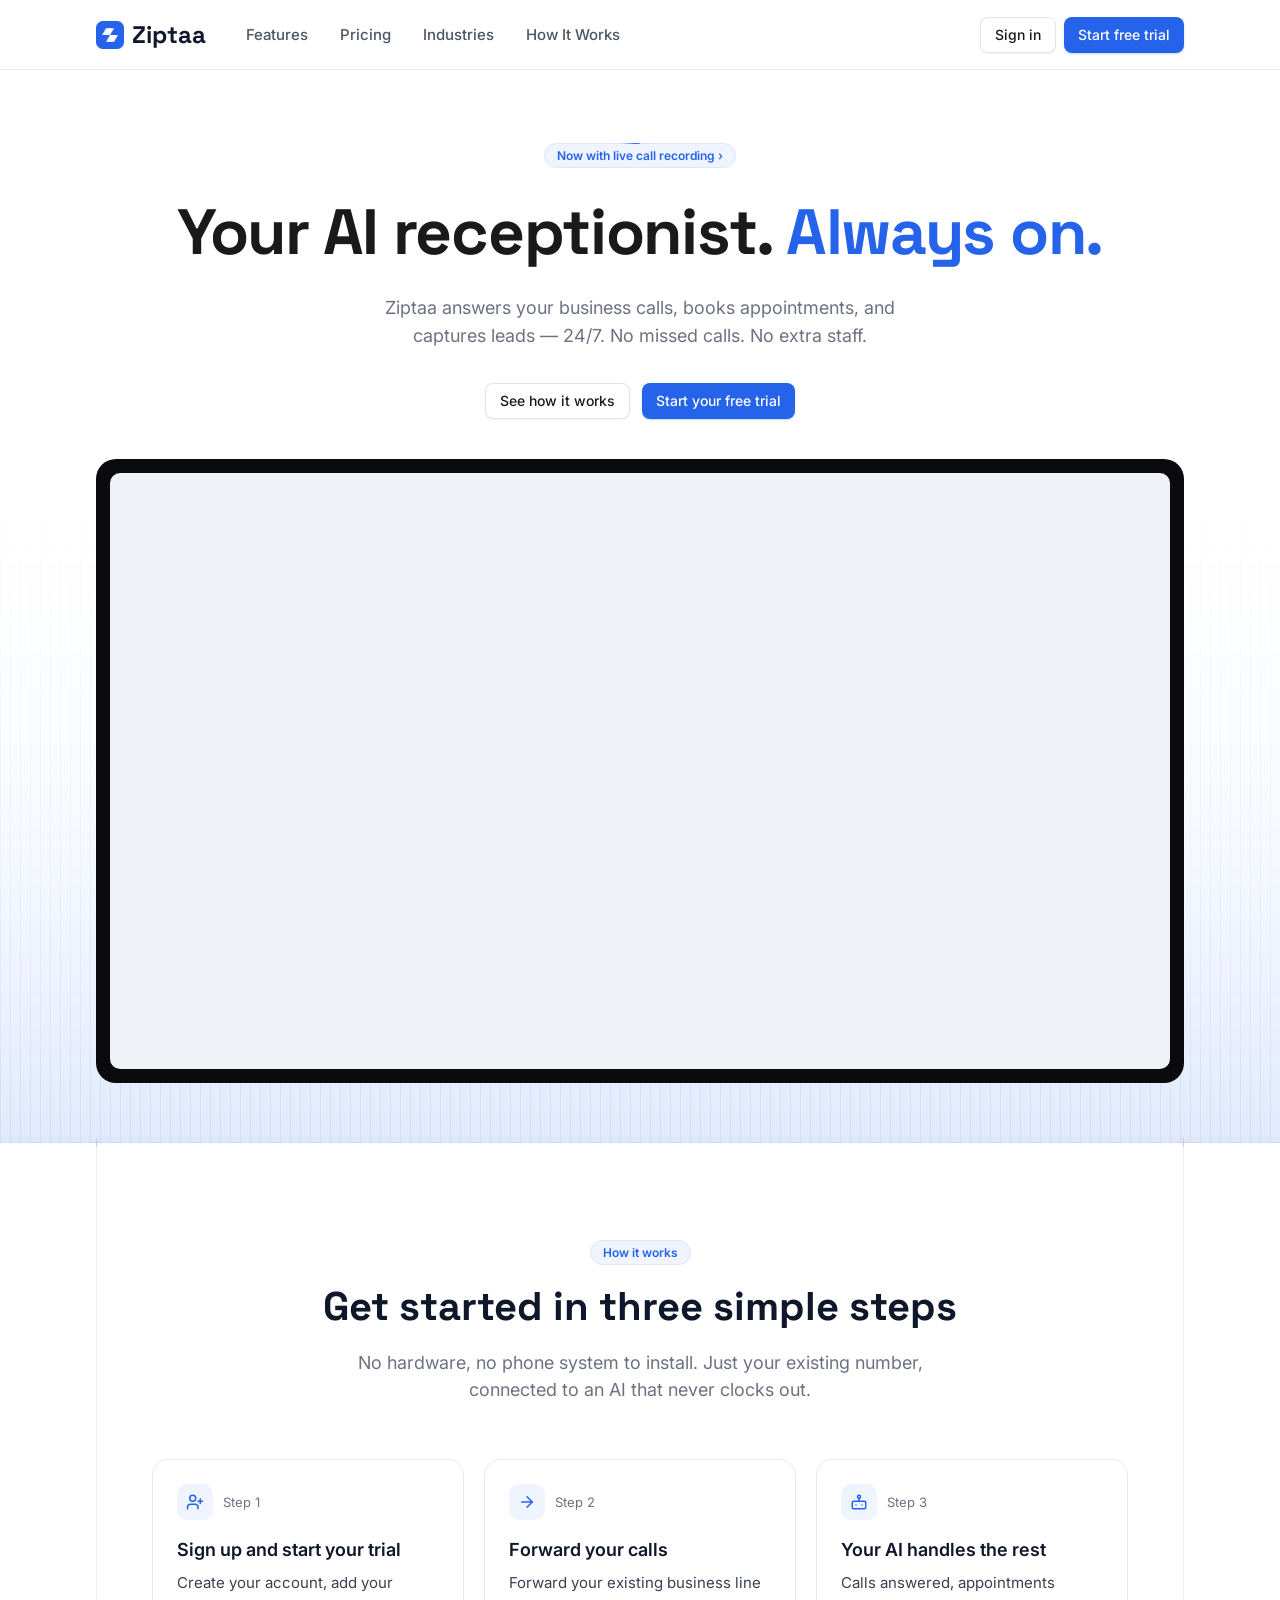
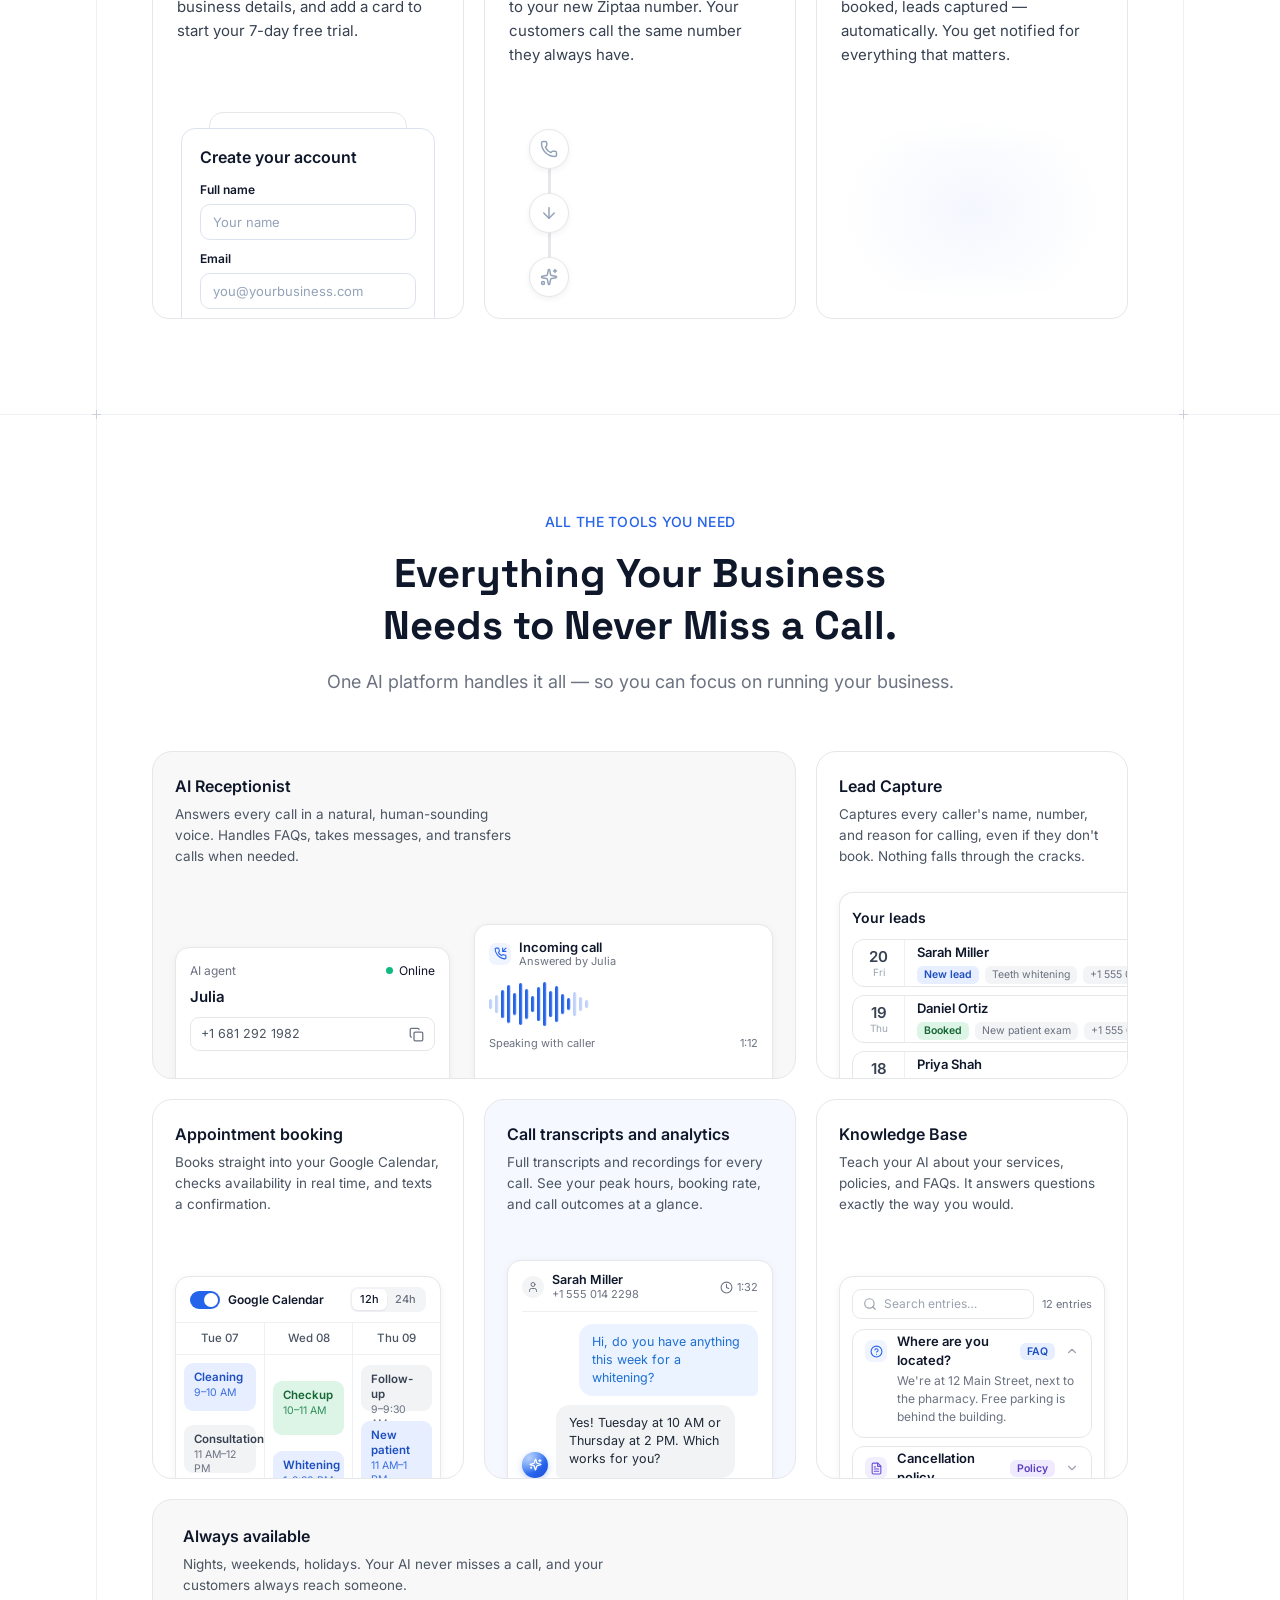
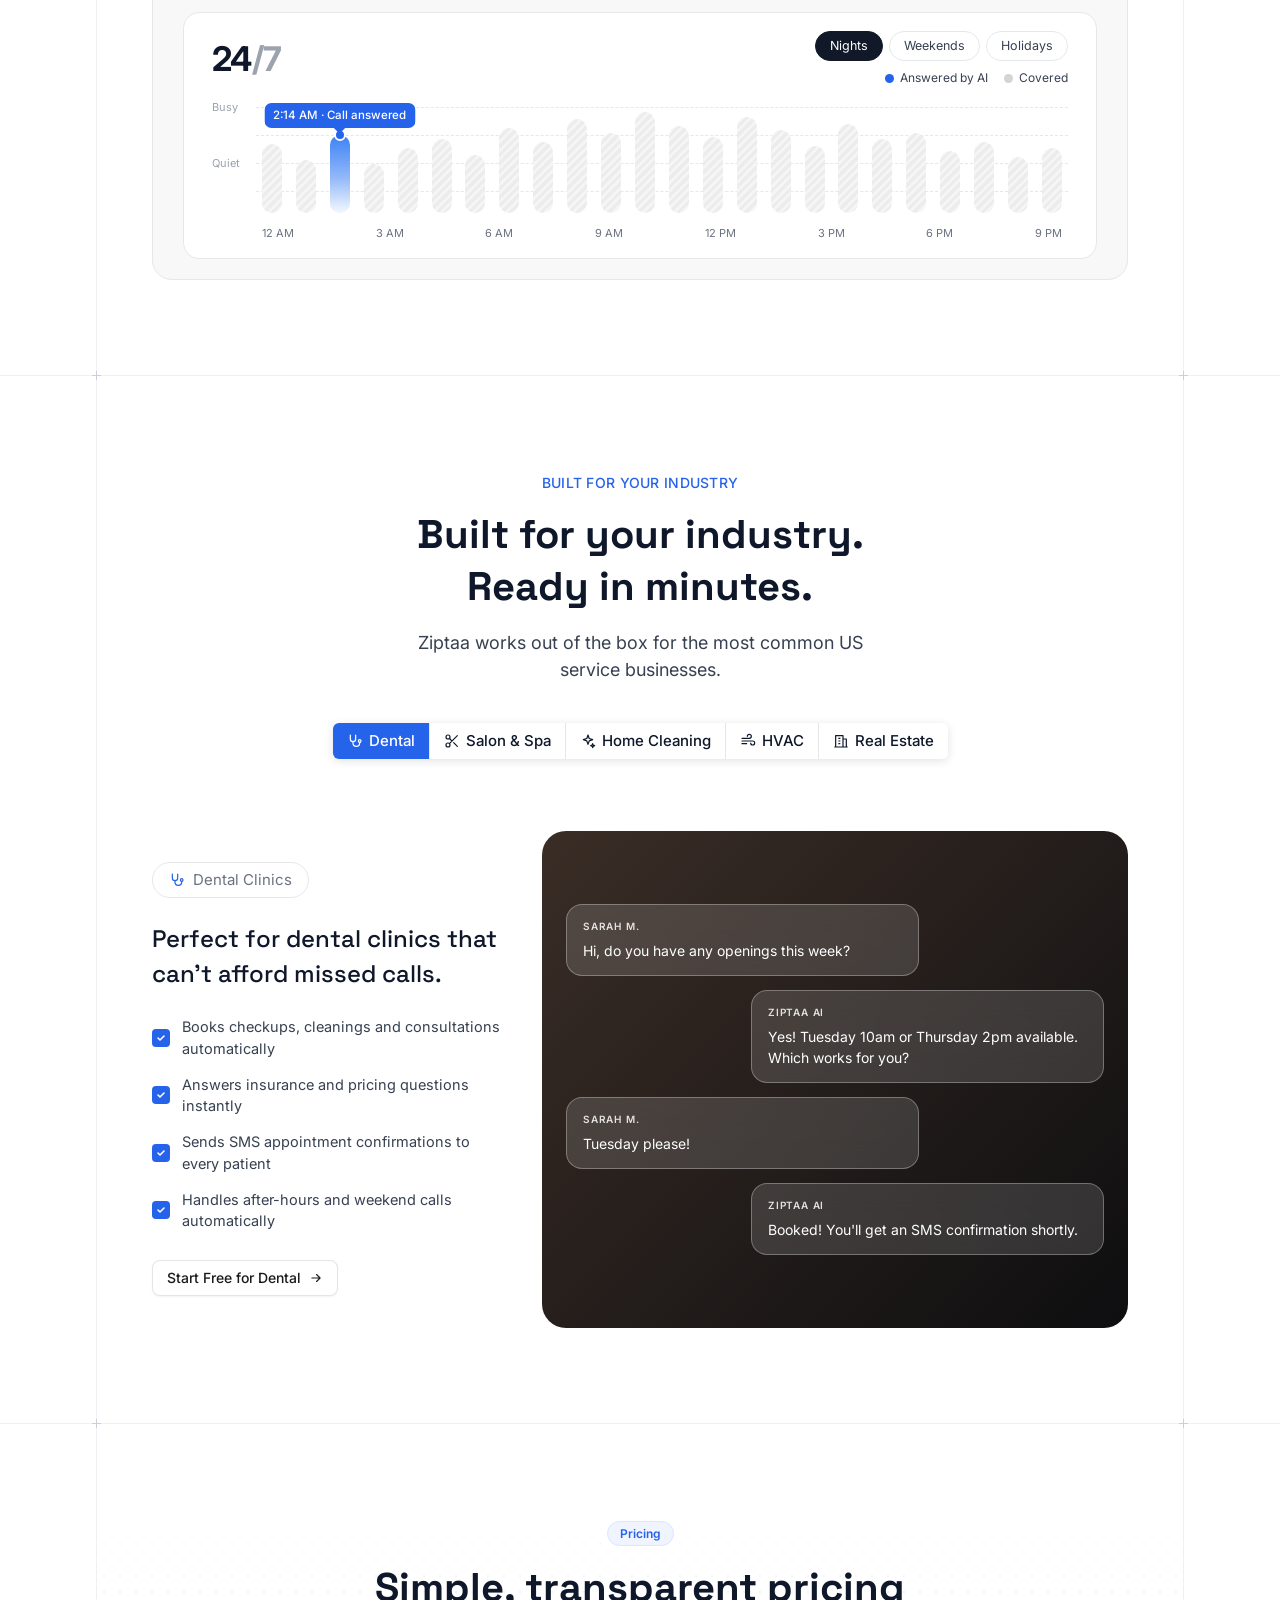
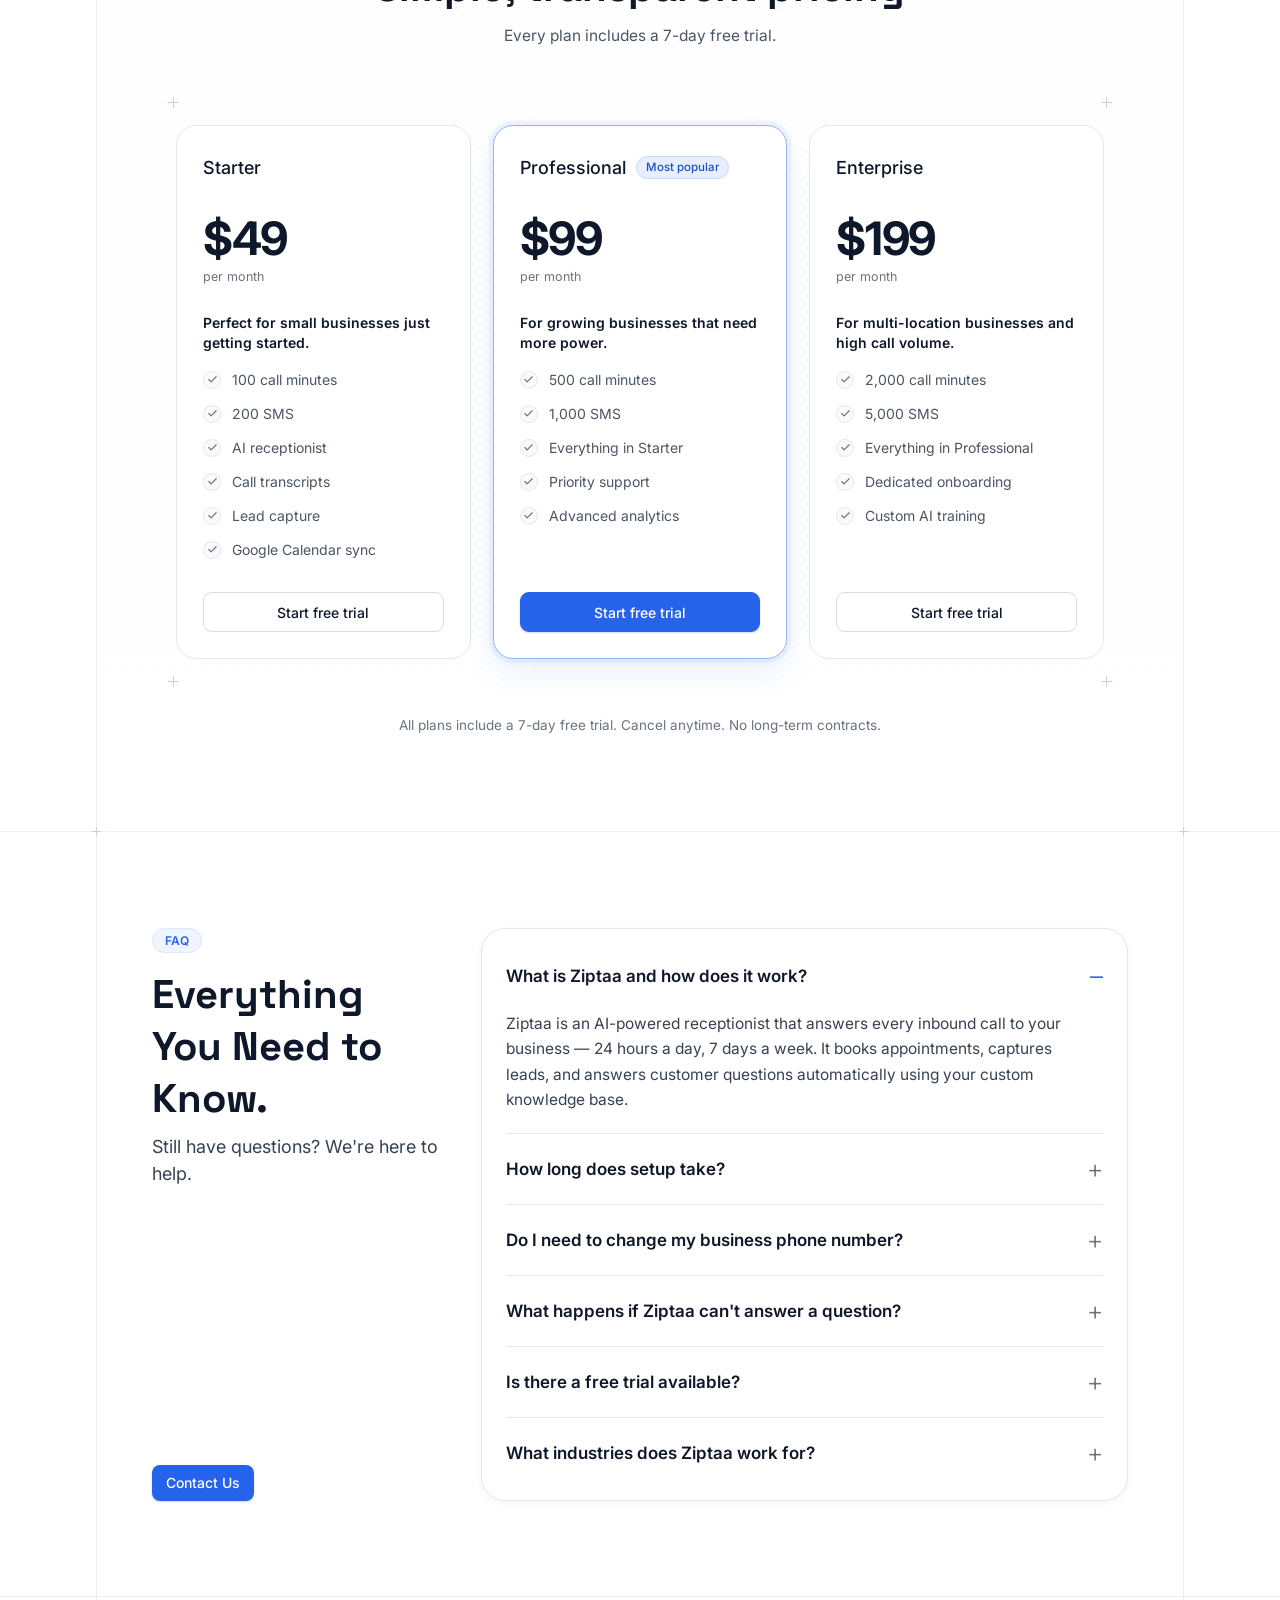
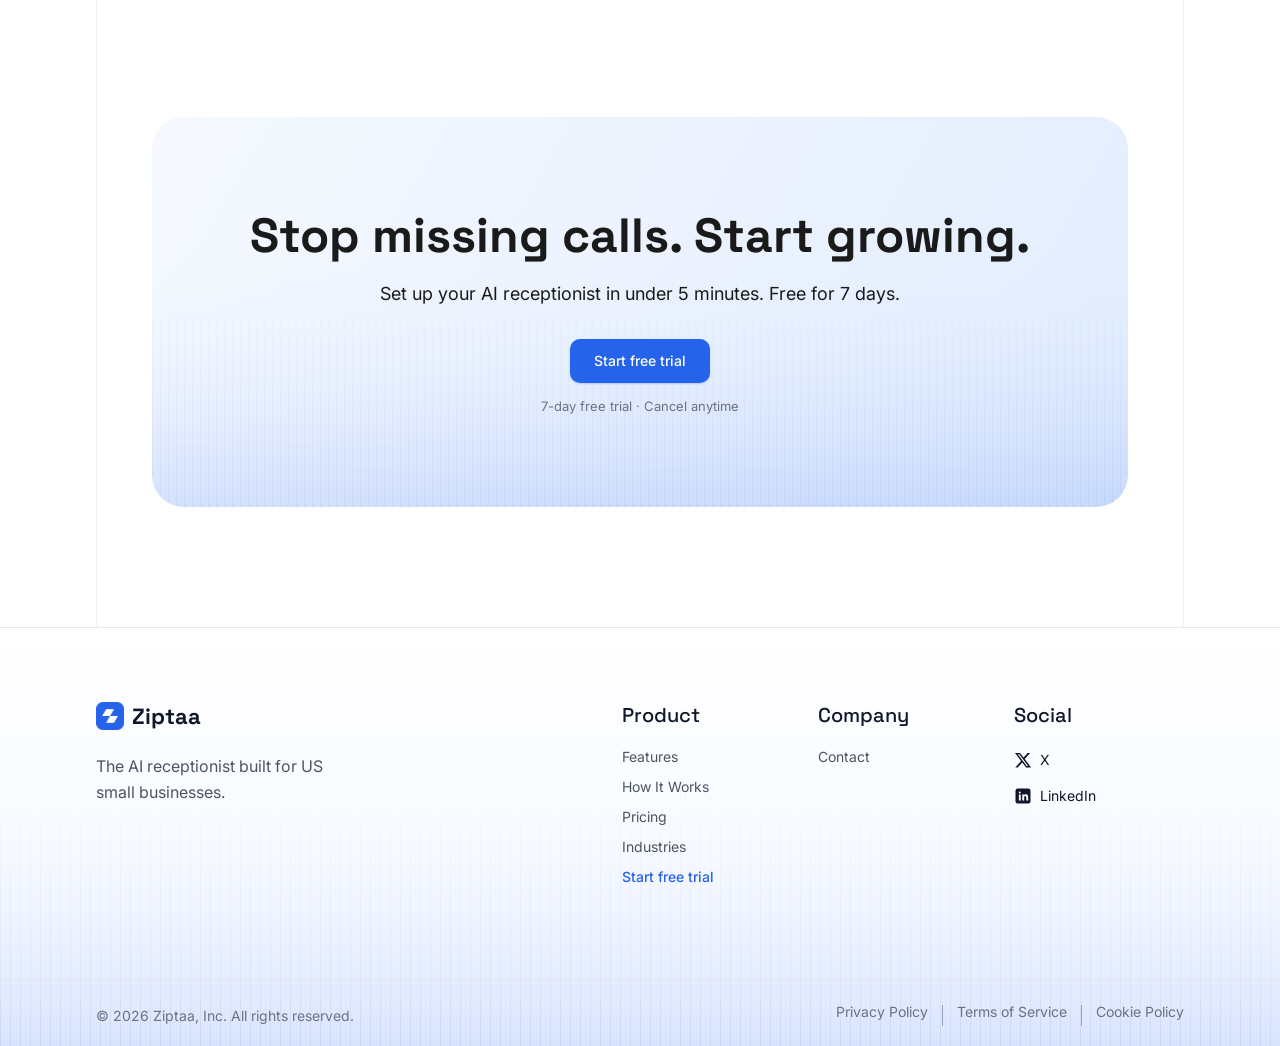
==== index1.html @ 8c7c4186 "WIP: index1 frame experiment and pattern test page" ====
<!DOCTYPE html>
<html lang="en">
<head>
<meta charset="UTF-8">
<meta name="viewport" content="width=device-width, initial-scale=1">
<title>Ziptaa — AI Receptionist for Small Businesses</title>
<meta name="description" content="Ziptaa answers your business calls, books appointments, and captures leads — 24/7.">
<link rel="preconnect" href="https://fonts.googleapis.com">
<link rel="preconnect" href="https://fonts.gstatic.com" crossorigin>
<link href="https://fonts.googleapis.com/css2?family=Inter:wght@400;500;600&family=Space+Grotesk:wght@500;600;700&display=swap" rel="stylesheet">
<style>
:root{
  --blue:#2563EB;--blue-dark:#1D4ED8;
  --ink:#0F172A;--body:#374151;--muted:#6B7280;--border:#E5E7EB;
  --card:#F8F8F8;--footer:#0E1729;
  --head:'Space Grotesk',system-ui,sans-serif;--text:'Inter',system-ui,sans-serif;
}
*{box-sizing:border-box;margin:0;padding:0}
html{scroll-behavior:smooth}
body{overflow-x:clip;font-family:var(--text);color:var(--body);background:#fff;line-height:1.5;-webkit-font-smoothing:antialiased}
img{display:block;max-width:100%}
a{color:inherit;text-decoration:none}
button{font-family:inherit;cursor:pointer}
.wrap{max-width:1120px;margin:0 auto;padding:0 16px}
h1,h2,h3{font-family:var(--head);color:var(--ink);font-weight:700}
.eyebrow{display:block;text-align:center;color:var(--blue);font-size:14px;font-weight:500;letter-spacing:.02em;text-transform:uppercase}
.sec-title{text-align:center;font-size:40px;line-height:1.3;margin-top:16px}
.sec-sub{text-align:center;font-size:18px;color:var(--muted);max-width:640px;margin:16px auto 0}
.btn,.signin{display:inline-flex;align-items:center;justify-content:center;gap:8px;height:36px;padding:0 14px;border-radius:8px;font-size:14px;font-weight:500;letter-spacing:0;line-height:1;white-space:nowrap;background:#fff;border:1px solid rgba(0,0,0,0.1);color:#1a1a1a;box-shadow:0 1px 2px rgba(0,0,0,0.05);transition:.15s}
.btn:hover,.signin:hover{background:#f9fafb}
.btn svg{width:14px;height:14px;flex:none}
.btn-primary{background:#2563EB;color:#fff;border:none;box-shadow:0 1px 2px rgba(37,99,235,0.25)}
.btn-primary:hover{background:#1D4ED8}


/* Shared rising pattern: blue glow + vertical stripes fading out toward the top */
.bg-pattern{position:relative;overflow:hidden}
.bg-pattern::before{content:"";position:absolute;inset:0;pointer-events:none;z-index:0;
  background:
    linear-gradient(to top,rgba(37,99,235,.14) 0%,rgba(37,99,235,0) 60%),
    repeating-linear-gradient(90deg,rgba(37,99,235,.08) 0 1px,transparent 1px 8px);
  -webkit-mask-image:linear-gradient(to top,black 0%,transparent 65%);
  mask-image:linear-gradient(to top,black 0%,transparent 65%)}
.bg-pattern>*{position:relative;z-index:1}
.ph{background:#eef1f6;object-fit:cover}

/* NAV */
nav{position:sticky;top:0;z-index:100;background:#fff;border-bottom:1px solid rgba(0,0,0,0.08);height:70px;padding:0}
nav .wrap{display:flex;align-items:center;height:70px}
.brand{display:flex;align-items:center;gap:8px;font-family:var(--head);font-weight:700;font-size:24px;color:var(--ink)}
.logo{width:36px;height:36px;border-radius:8px;background:var(--blue);display:grid;place-items:center}
.logo svg{width:20px;height:20px}
.brand{justify-self:start}
.nav-links{display:flex;gap:32px;margin-left:40px;font-size:15px;font-weight:500;color:#4B5563}
.nav-links a:hover{color:var(--blue)}
.nav-right{margin-left:auto;display:flex;align-items:center;gap:8px}

/* HERO V2 left-aligned */
.hero2{width:100%;background:transparent;padding:72px 0 60px;position:relative;z-index:1}
.hero2-inner{max-width:1120px;margin:0 auto;padding:0 16px;text-align:center}
.hero-pill{position:relative;display:inline-block;font:600 12px var(--text);color:#2563EB;background:#EFF4FF;border:1px solid #DBE6FF;border-radius:999px;padding:4px 12px;box-shadow:none;margin-bottom:28px}
@property --angle{syntax:'<angle>';initial-value:0deg;inherits:false}
@keyframes spin{to{--angle:360deg}}
.hero-pill::before{content:"";position:absolute;inset:-1px;border-radius:999px;padding:1px;pointer-events:none;
  background:conic-gradient(from var(--angle),transparent 0deg,transparent 300deg,#2563EB 340deg,#60A5FA 360deg);
  -webkit-mask:linear-gradient(#fff 0 0) content-box,linear-gradient(#fff 0 0);
  -webkit-mask-composite:xor;
  mask:linear-gradient(#fff 0 0) content-box,linear-gradient(#fff 0 0);
  mask-composite:exclude;
  filter:drop-shadow(0 0 6px rgba(37,99,235,0.5));
  animation:spin 3s linear infinite}
@media(prefers-reduced-motion:reduce){.hero-pill::before{animation:none}}
.hero2 h1{font-family:'Space Grotesk',system-ui,sans-serif;font-size:64px;font-weight:700;line-height:1.15;color:#1a1a1a;letter-spacing:-.02em}
.hero2 h1 span{color:#2563EB}
.hero2 p{font-size:18px;line-height:1.6;color:#6b7280;margin:24px auto 0;max-width:520px}
.hero2 .cta{display:flex;justify-content:center;gap:12px;margin-top:32px}
.hero2-frame{margin-top:40px;width:100%;background:#0b0b0d;border-radius:20px;padding:14px}
.hero2-frame img{width:100%;aspect-ratio:16/9;border-radius:10px;object-fit:cover}

.pat-rise{--pat-a:.14;--pat-b:.09;--pat-gap:10px;position:relative;overflow:hidden}
.pat-rise::before{content:"";position:absolute;inset:0;pointer-events:none;z-index:0;
  background:
    linear-gradient(to top,rgba(37,99,235,var(--pat-a)) 0%,rgba(37,99,235,0) 60%),
    repeating-linear-gradient(90deg,rgba(37,99,235,var(--pat-b)) 0 1px,transparent 1px var(--pat-gap));
  -webkit-mask-image:linear-gradient(to top,black 0%,transparent 65%);
  mask-image:linear-gradient(to top,black 0%,transparent 65%)}
.pat-rise>*{position:relative;z-index:1}
@media(max-width:700px){.pat-rise{--pat-gap:8px;--pat-b:.045}}

/* HERO V1 */
.hero{text-align:center;padding-top:64px}
.hero h1{font-size:64px;line-height:1.2;letter-spacing:-.01em}
.hero h1 span{color:var(--blue);display:block}
.hero p{font-size:18px;color:var(--muted);margin-top:24px;line-height:1.6}
.hero .cta{display:flex;justify-content:center;gap:16px;margin-top:32px}
.device{position:relative;max-width:1076px;margin:56px auto 0;height:730px;overflow:hidden}
.device-frame{border:16px solid #0b0b0d;border-bottom:0;border-radius:44px 44px 0 0;background:#fff;overflow:hidden;height:100%}
.device img{width:100%;height:100%;object-fit:cover;object-position:top}
.device::after{content:"";position:absolute;left:0;right:0;bottom:0;height:140px;background:linear-gradient(to bottom,rgba(255,255,255,0),#fff)}

/* HOW */
.how{background:#fff;padding-top:120px}
.how-head{text-align:center}
.how-pill{display:inline-block;font:600 12px var(--text);color:#2563EB;background:#EFF4FF;border:1px solid #DBE6FF;border-radius:999px;padding:4px 12px;box-shadow:none}
.steps{display:grid;grid-template-columns:repeat(3,1fr);gap:20px;margin-top:56px}
.step{background:#fff;border:1px solid var(--border);border-radius:16px;padding:24px 24px 0;height:460px;overflow:hidden;display:flex;flex-direction:column;transition:border-color .2s}
.step:hover{border-color:#cfd8ea}
.step-top{display:flex;align-items:center;gap:10px;margin-bottom:16px}
.step-ic{width:36px;height:36px;border-radius:10px;background:#EFF4FF;display:grid;place-items:center}
.step-ic svg{width:18px;height:18px;color:var(--blue)}
.step-top span{font-size:13px;color:var(--muted)}
.step h3{font-family:var(--text);font-size:18px;font-weight:600;color:var(--ink)}
.step p{font-size:15px;line-height:24px;color:var(--body);margin:8px 0 20px}
.stage{margin-top:auto;height:214px;width:100%;padding:16px 0;background:transparent;border:0;display:flex;flex-direction:column;flex:none}
.stage svg{flex:none}
/* step 1 */
.stage.sp-stage{position:relative;display:block;height:214px;width:auto;margin:auto -8px 0;padding:0;background:transparent;border:0;overflow:hidden}
.sp-back{position:absolute;left:40px;right:40px;top:8px;height:60px;background:#fff;border:1px solid var(--border);border-radius:14px}
.sp-front{position:absolute;left:12px;right:12px;top:24px;bottom:-60px;background:#fff;border:1px solid #DDE3EE;border-radius:14px;padding:16px 18px}
.sp-form{animation:sp-dim 10s infinite}
.sp-title{font-size:16px;font-weight:600;color:var(--ink);margin-bottom:12px}
.sp-fld label{display:block;font-size:12px;font-weight:600;color:var(--ink);margin-bottom:5px}
.sp-inp{position:relative;display:flex;align-items:center;height:36px;padding:0 12px;background:#fff;border:1px solid #DDE3EE;border-radius:10px;font-size:13px;color:var(--ink);margin-bottom:10px}
.sp-ph{position:absolute;left:12px;color:#94A3B8;white-space:nowrap}
.sp-typed{display:inline-block;overflow:hidden;white-space:nowrap;width:0}
.sp-caret{display:inline-block;width:1px;height:15px;background:var(--blue);visibility:hidden}
.sp-i1{animation:sp-ring1 10s infinite}
.sp-i1 .sp-typed{animation:sp-type1 10s infinite}
.sp-i1 .sp-ph{animation:sp-ph1 10s infinite}
.sp-i1 .sp-caret{animation:sp-blink 1s steps(1) infinite,sp-show1 10s infinite}
.sp-i2{animation:sp-ring2 10s infinite}
.sp-i2 .sp-typed{animation:sp-type2 10s infinite}
.sp-i2 .sp-ph{animation:sp-ph2 10s infinite}
.sp-i2 .sp-caret{animation:sp-blink 1s steps(1) infinite,sp-show2 10s infinite}
.sp-i3{animation:sp-ring3 10s infinite}
.sp-i3 .sp-typed{animation:sp-type3 10s infinite}
.sp-i3 .sp-ph{animation:sp-ph3 10s infinite}
.sp-i3 .sp-caret{animation:sp-blink 1s steps(1) infinite,sp-show3 10s infinite}
.sp-msg{position:absolute;left:calc(50% - 120px);top:110px;z-index:2;display:flex;align-items:center;gap:10px;width:240px;height:44px;padding:0 16px 0 10px;background:#fff;border:1px solid #BBF7D0;border-radius:99px;box-shadow:0 8px 22px rgba(16,185,129,.18);opacity:0;animation:sp-msg 10s infinite}
.sp-msg-ic{flex:none;width:26px;height:26px;border-radius:50%;background:#10B981;display:grid;place-items:center}
.sp-msg-ic svg{width:16px;height:16px}
.sp-msg-ic polyline,.sp-msg-ic path{stroke-dasharray:24;stroke-dashoffset:24;animation:sp-check 10s infinite}
.sp-msg span{font-size:14px;font-weight:600;color:var(--ink);white-space:nowrap}
@keyframes sp-ring1{0%,4.9%{border-color:#DDE3EE;box-shadow:none}5%,15%{border-color:var(--blue);box-shadow:0 0 0 3px rgba(37,99,235,.14)}15.1%,100%{border-color:#DDE3EE;box-shadow:none}}
@keyframes sp-ring2{0%,18.9%{border-color:#DDE3EE;box-shadow:none}19%,33%{border-color:var(--blue);box-shadow:0 0 0 3px rgba(37,99,235,.14)}33.1%,100%{border-color:#DDE3EE;box-shadow:none}}
@keyframes sp-ring3{0%,36.9%{border-color:#DDE3EE;box-shadow:none}37%,46%{border-color:var(--blue);box-shadow:0 0 0 3px rgba(37,99,235,.14)}46.1%,100%{border-color:#DDE3EE;box-shadow:none}}
@keyframes sp-type1{0%,6%{width:0;animation-timing-function:steps(12,end)}15%,96%{width:84px}100%{width:0}}
@keyframes sp-type2{0%,20%{width:0;animation-timing-function:steps(21,end)}32%,96%{width:150px}100%{width:0}}
@keyframes sp-type3{0%,38%{width:0;animation-timing-function:steps(8,end)}46%,96%{width:72px}100%{width:0}}
@keyframes sp-ph1{0%,5.9%{opacity:1}6%,95.9%{opacity:0}96%,100%{opacity:1}}
@keyframes sp-ph2{0%,19.9%{opacity:1}20%,95.9%{opacity:0}96%,100%{opacity:1}}
@keyframes sp-ph3{0%,37.9%{opacity:1}38%,95.9%{opacity:0}96%,100%{opacity:1}}
@keyframes sp-show1{0%,5.9%{visibility:hidden}6%,15%{visibility:visible}15.1%,100%{visibility:hidden}}
@keyframes sp-show2{0%,19.9%{visibility:hidden}20%,33%{visibility:visible}33.1%,100%{visibility:hidden}}
@keyframes sp-show3{0%,37.9%{visibility:hidden}38%,46%{visibility:visible}46.1%,100%{visibility:hidden}}
@keyframes sp-blink{0%,49%{opacity:1}50%,100%{opacity:0}}
@keyframes sp-dim{0%,54%{opacity:1}60%,88%{opacity:.18}94%,100%{opacity:1}}
@keyframes sp-msg{0%,56%{opacity:0;transform:translateY(10px) scale(.96)}62%,86%{opacity:1;transform:none}92%,100%{opacity:0;transform:none}}
@keyframes sp-check{0%,60%{stroke-dashoffset:24}67%,100%{stroke-dashoffset:0}}
/* step 2 */
/* STEPPER V1 old card 2 css:
.nc{display:flex;align-items:center;gap:10px;width:100%;padding:12px 14px;background:#fff;border:1px solid var(--border);border-radius:10px}
.nc-ic{width:28px;height:28px;border-radius:8px;background:#EFF4FF;display:grid;place-items:center}
.nc-ic svg{width:15px;height:15px;color:var(--blue)}
.nc small{display:block;font-size:11px;color:var(--muted);line-height:14px}
.nc b{display:block;font-size:13px;font-weight:600;color:var(--ink);line-height:18px}
.nc.dst{opacity:.4}
.fwd{display:flex;align-items:center;gap:12px;height:44px;padding-left:25px}
.vline{width:2px;height:44px;background:repeating-linear-gradient(to bottom,var(--blue) 0 4px,transparent 4px 8px);background-size:2px 8px;clip-path:inset(0 0 100% 0)}
.fbadge{height:22px;padding:0 10px;display:inline-flex;align-items:center;border-radius:99px;background:#F3F4F6;color:var(--muted);font-size:11px;font-weight:500}
.play .vline{animation:draw .8s ease .3s forwards,flow .6s linear 1.1s infinite}
.play .fbadge{animation:fon .3s ease 1.1s forwards}
.play .dst{animation:arrive .4s ease 1.1s forwards}
@keyframes draw{to{clip-path:inset(0)}}
@keyframes flow{to{background-position:0 8px}}
@keyframes fon{to{background:#DCFCE7;color:#166534}}
@keyframes arrive{to{opacity:1}}
END STEPPER V1 old card 2 css */
/* step 2 (new stepper) */
.stage.fs-stage{position:relative;display:block;height:214px;width:100%;margin-top:auto;padding:0;background:transparent;border:0;overflow:hidden}
.fs-steps{position:absolute;left:20px;right:12px;top:14px;bottom:14px}
.fs-rail{position:absolute;left:19px;top:36px;bottom:36px;width:3px;background:#E5E7EB;border-radius:2px}
.fs-fill{position:absolute;left:19px;top:36px;width:3px;height:0;background:linear-gradient(#93B4F5,#BFD1FA);border-radius:2px;animation:fs-fill 12s ease-in-out infinite}
.fs-step{position:absolute;left:0;right:0;height:62px;display:flex;align-items:center;gap:14px}
.fs-s1{top:0}
.fs-s2{top:64px}
.fs-s3{top:128px}
.fs-dot{width:40px;height:40px;border-radius:50%;background:#fff;border:1px solid #E5E7EB;display:grid;place-items:center;color:#94A3B8;box-shadow:0 2px 6px rgba(15,23,42,.06);position:relative;z-index:2;flex:none}
.fs-dot svg,.fs-ai svg{width:18px;height:18px}
.fs-s1 .fs-dot{animation:fs-dot1 12s ease-in-out infinite}
.fs-s2 .fs-dot{animation:fs-dot2 12s ease-in-out infinite}
.fs-ai{width:40px;height:40px;border-radius:50%;display:grid;place-items:center;flex:none;position:relative;z-index:2;background:#fff;border:1px solid #E5E7EB;color:#94A3B8;box-shadow:0 2px 6px rgba(15,23,42,.06);animation:fs-dot3 12s ease-in-out infinite}
.fs-lab{opacity:0;transform:translateX(34px)}
.fs-t{font-size:15px;font-weight:600;letter-spacing:-.01em;white-space:nowrap;line-height:20px;color:#94A3B8}
.fs-n{font-size:12px;font-weight:400;white-space:nowrap;line-height:16px;color:#94A3B8}
.fs-s1 .fs-lab{animation:fs-lab1 12s ease-in-out infinite}
.fs-s2 .fs-lab{animation:fs-lab2 12s ease-in-out infinite}
.fs-s3 .fs-lab{animation:fs-lab3 12s ease-in-out infinite}
.fs-s1 .fs-t{animation:fs-t1 12s ease-in-out infinite}
.fs-s1 .fs-n{animation:fs-n1 12s ease-in-out infinite}
.fs-s2 .fs-t{animation:fs-t2 12s ease-in-out infinite}
.fs-s2 .fs-n{animation:fs-n2 12s ease-in-out infinite}
.fs-s3 .fs-t{animation:fs-t3 12s ease-in-out infinite}
.fs-s3 .fs-n{animation:fs-n3 12s ease-in-out infinite}
@keyframes fs-fill{0%,10%{height:0}30%,34%{height:64px}56%,92%{height:128px}100%{height:0}}
@keyframes fs-dot1{0%,4%{background:#fff;color:#94A3B8;border-color:#E5E7EB;box-shadow:0 2px 6px rgba(15,23,42,.06)}8%,90%{background:#EFF4FF;color:#2563EB;border-color:#BFD1FA;box-shadow:0 2px 8px rgba(37,99,235,.12)}96%,100%{background:#fff;color:#94A3B8;border-color:#E5E7EB;box-shadow:0 2px 6px rgba(15,23,42,.06)}}
@keyframes fs-dot2{0%,30%{background:#fff;color:#94A3B8;border-color:#E5E7EB;box-shadow:0 2px 6px rgba(15,23,42,.06)}36%,90%{background:#EFF4FF;color:#2563EB;border-color:#BFD1FA;box-shadow:0 2px 8px rgba(37,99,235,.12)}96%,100%{background:#fff;color:#94A3B8;border-color:#E5E7EB;box-shadow:0 2px 6px rgba(15,23,42,.06)}}
@keyframes fs-lab1{0%,2%{opacity:0;transform:translateX(34px)}9%,92%{opacity:1;transform:translateX(0)}98%,100%{opacity:0;transform:translateX(34px)}}
@keyframes fs-lab2{0%,28%{opacity:0;transform:translateX(34px)}36%,92%{opacity:1;transform:translateX(0)}98%,100%{opacity:0;transform:translateX(34px)}}
@keyframes fs-lab3{0%,54%{opacity:0;transform:translateX(34px)}62%,92%{opacity:1;transform:translateX(0)}98%,100%{opacity:0;transform:translateX(34px)}}
@keyframes fs-t1{0%,12%{color:#94A3B8}14%,30%{color:var(--ink)}32%,100%{color:#94A3B8}}
@keyframes fs-n1{0%,12%{color:#94A3B8}14%,30%{color:#64748B}32%,100%{color:#94A3B8}}
@keyframes fs-t2{0%,38%{color:#94A3B8}40%,56%{color:var(--ink)}58%,100%{color:#94A3B8}}
@keyframes fs-n2{0%,38%{color:#94A3B8}40%,56%{color:#64748B}58%,100%{color:#94A3B8}}
@keyframes fs-t3{0%,64%{color:#94A3B8}66%,92%{color:var(--ink)}94%,100%{color:#94A3B8}}
@keyframes fs-n3{0%,64%{color:#94A3B8}66%,92%{color:#64748B}94%,100%{color:#94A3B8}}
@keyframes fs-dot3{0%,60%{background:#fff;color:#94A3B8;border-color:#E5E7EB;box-shadow:0 2px 6px rgba(15,23,42,.06)}66%,90%{background:#EFF4FF;color:#2563EB;border-color:#BFD1FA;box-shadow:0 2px 8px rgba(37,99,235,.12)}96%,100%{background:#fff;color:#94A3B8;border-color:#E5E7EB;box-shadow:0 2px 6px rgba(15,23,42,.06)}}
/* step 3 */
.stage.as-stage{position:relative;display:block;height:214px;width:100%;margin-top:auto;padding:0;background:none;border:0;overflow:hidden}
.as-stage::before{content:"";position:absolute;inset:0;pointer-events:none;background:radial-gradient(ellipse at 50% 50%,rgba(37,99,235,.05),transparent 70%)}
.as-stage::after{content:"";position:absolute;inset:0;pointer-events:none;z-index:3;background:linear-gradient(#fff 0%,rgba(255,255,255,0) 26%,rgba(255,255,255,0) 74%,#fff 100%)}
.as-item{position:absolute;left:50%;top:50%;width:246px;height:40px;margin-left:-123px;margin-top:-20px;display:flex;align-items:center;gap:10px;padding:0 12px 0 8px;background:#fff;border:1px solid #E5E7EB;border-radius:12px;font-size:13px;font-weight:500;color:var(--ink);white-space:nowrap;opacity:0;will-change:transform,opacity;animation:as-loop 14s cubic-bezier(.45,0,.25,1) infinite;animation-delay:calc(var(--i) * -2s)}
.as-ic{width:26px;height:26px;border-radius:8px;flex:none;display:grid;place-items:center}
.as-ic svg{width:15px;height:15px;stroke:#fff;fill:none;stroke-width:2;stroke-linecap:round;stroke-linejoin:round}
.as-item span{white-space:nowrap}
.as-ck{width:16px;height:16px;border-radius:50%;background:#10B981;margin-left:auto;flex:none;display:grid;place-items:center;opacity:0;animation:as-ck 14s cubic-bezier(.45,0,.25,1) infinite;animation-delay:calc(var(--i) * -2s)}
.as-ck svg{width:9px;height:9px;stroke:#fff;fill:none;stroke-width:3.6;stroke-linecap:round;stroke-linejoin:round}
@keyframes as-loop{
  0%{transform:translateY(-160px) scale(.8);opacity:0;filter:blur(3px)}
  6%{transform:translateY(-142px) scale(.82);opacity:.35;filter:blur(2.5px)}
  14.28%{transform:translateY(-106px) scale(.86);opacity:.55;filter:blur(1.5px)}
  28.56%{transform:translateY(-52px) scale(.93);opacity:.85;filter:blur(.5px)}
  42.84%{transform:translateY(0) scale(1.05);opacity:1;filter:blur(0);box-shadow:0 8px 22px rgba(15,23,42,.12);border-color:#DDE3EE}
  57.12%{transform:translateY(52px) scale(.93);opacity:.85;filter:blur(.5px);box-shadow:none}
  71.4%{transform:translateY(106px) scale(.86);opacity:.55;filter:blur(1.5px)}
  85.68%{transform:translateY(142px) scale(.82);opacity:.3;filter:blur(2.5px)}
  100%{transform:translateY(160px) scale(.8);opacity:0;filter:blur(3px)}
}
@keyframes as-ck{
  0%,38%{opacity:0;transform:scale(0)}
  43%,52%{opacity:1;transform:scale(1)}
  57%,100%{opacity:0;transform:scale(.6)}
}
@media(prefers-reduced-motion:reduce){
  .step *{animation:none!important}
  .sp-typed{width:auto}
  .sp-ph{opacity:0}
  .sp-caret{visibility:hidden}
  .sp-form{opacity:.18}
  .sp-msg{opacity:1;transform:none}
  .sp-msg-ic path{stroke-dashoffset:0}
  /* STEPPER V1 old card 2 css:
  .vline{clip-path:none}
  .fbadge{background:#DCFCE7;color:#166534}
  .nc.dst{opacity:1}
  END STEPPER V1 old card 2 css */
  .fs-fill{height:128px}
  .fs-lab{opacity:1;transform:none}
  .fs-s1 .fs-dot,.fs-s2 .fs-dot,.fs-s3 .fs-ai{background:#EFF4FF;color:#2563EB;border-color:#BFD1FA;box-shadow:0 2px 8px rgba(37,99,235,.12)}
  .fs-t{color:var(--ink)}
  .fs-n{color:#64748B}
  .as-item:nth-child(1){transform:scale(1.05);opacity:1;box-shadow:0 8px 22px rgba(15,23,42,.12);border-color:#DDE3EE}
  .as-item:nth-child(1) .as-ck{opacity:1;transform:none}
  .as-item:nth-child(2){transform:translateY(-52px) scale(.93);opacity:.85}
  .as-item:nth-child(3){transform:translateY(52px) scale(.93);opacity:.85}
}

/* FEATURES */
.features{background:#fff;padding-top:130px}
/* FEATURES V1 css:
.feat-grid{display:grid;grid-template-columns:repeat(3,1fr);gap:24px;margin-top:64px}
.feat{background:var(--card);border-radius:20px;padding:24px 24px 0;height:420px;overflow:hidden;display:flex;flex-direction:column;box-shadow:0 4px 24px rgba(15,23,42,.05)}
.feat h3{font-family:var(--text);font-size:18px;font-weight:600}
.feat p{font-size:16px;line-height:26px;margin-top:8px}
.feat img{margin-top:auto;width:100%;height:235px;border-radius:12px 12px 0 0;background:#fff;border:1px solid var(--border);border-bottom:0}
.agent{margin-top:auto;margin-bottom:32px;background:#fff;border:1px solid var(--border);border-radius:12px;padding:14px 16px;box-shadow:0 2px 8px rgba(15,23,42,.06)}
.agent .row{display:flex;justify-content:space-between;align-items:center;color:var(--muted);font-size:16px}
.agent .row i{display:inline-block;width:12px;height:12px;background:#10B981;border-radius:50%;margin-right:8px}
.agent .row em{font-style:normal;color:var(--body)}
.agent b{display:block;font-size:18px;color:var(--ink);margin:6px 0 10px;font-weight:600}
.agent .num{border:1px solid var(--border);border-radius:8px;padding:10px 14px;display:flex;justify-content:space-between;color:var(--muted);font-size:16px}
*/

/* FEATURES V2 (bento) */
.features2{background:#fff;padding-top:130px}
.bento{display:grid;grid-template-columns:repeat(3,1fr);grid-template-rows:auto auto auto;gap:20px;margin-top:56px}
.bt-card{border:1px solid var(--border);border-radius:20px;padding:24px;overflow:hidden;position:relative;display:flex;flex-direction:column}
.bt-card h3{font-family:var(--text);font-size:18px;font-weight:600;color:var(--ink)}
.bt-card p{font-size:15px;line-height:24px;color:var(--body);margin-top:8px}
.bt-ui{margin-top:auto;min-height:160px}
.bt-1{grid-column:1 / span 2;grid-row:1;background:var(--card)}
.bt-2{grid-column:3;grid-row:1;background:#fff}
.bt-3{grid-column:1;grid-row:2;background:#fff}
.bt-4{grid-column:2;grid-row:2;background:#F5F8FF}
.bt-5{grid-column:3;grid-row:2;background:#fff}
.bt-6{grid-column:1 / -1;grid-row:3;background:var(--card)}
@media(min-width:1001px){
  .bt-2{min-height:328px}
  .bt-3,.bt-4,.bt-5{min-height:380px}
  .bt-6{min-height:380px}
}
/* bt-c1 AI Receptionist mini UI */
.bt-card.bt-c1{background:var(--card);border:1px solid #E5E7EB;border-radius:20px;padding:22px 22px 0;overflow:hidden;position:relative;height:328px;display:flex;flex-direction:column}
.bt-card.bt-c1 h3{font-size:16px;font-weight:600;color:var(--ink)}
.bt-card.bt-c1 p{font-size:13.5px;line-height:1.55;color:#4B5563;max-width:340px;margin-top:6px}
.bt-c1 .bt-ui{margin-top:auto;position:relative;height:172px;min-height:0}
.bt-c1 .bt-agent,.bt-c1 .bt-call{position:absolute;bottom:-14px;background:#fff;border:1px solid #E5E7EB;border-radius:14px;box-shadow:0 2px 8px rgba(15,23,42,.05);padding:14px 14px 40px}
.bt-c1 .bt-agent{left:0;width:46%}
.bt-c1 .bt-call{right:0;width:50%}
.bt-c1 .bt-row{display:flex;align-items:center;justify-content:space-between;font-size:12px}
.bt-c1 .bt-row span{color:#6B7280}
.bt-c1 .bt-row b{display:flex;align-items:center;gap:6px;font-weight:400;color:var(--ink)}
.bt-c1 .bt-row b i{width:7px;height:7px;border-radius:50%;background:#10B981}
.bt-c1 .bt-name{font-size:15px;font-weight:600;color:var(--ink);margin:6px 0 9px}
.bt-c1 .bt-num{display:flex;align-items:center;justify-content:space-between;height:34px;padding:0 10px;border:1px solid #E5E7EB;border-radius:9px;font-size:12.5px;color:#4B5563}
.bt-c1 .bt-num svg{width:15px;height:15px;color:#6B7280;flex:none}
.bt-c1 .bt-head{display:flex;align-items:center;gap:8px}
.bt-c1 .bt-tile{width:22px;height:22px;border-radius:7px;background:#EFF4FF;color:#2563EB;display:flex;align-items:center;justify-content:center;flex:none}
.bt-c1 .bt-tile svg{width:13px;height:13px}
.bt-c1 .bt-head b{display:block;font-size:13px;font-weight:600;color:var(--ink);line-height:1.25}
.bt-c1 .bt-head small{display:block;font-size:11px;color:#6B7280;line-height:1.25}
.bt-c1 .bt-wave{display:flex;align-items:center;gap:3px;height:46px;margin-top:12px}
.bt-c1 .bt-wave i{width:3px;border-radius:2px;background:#2563EB;flex:none;transform-origin:center;animation:bt-bar 2.8s ease-in-out infinite;animation-delay:var(--d,0s);will-change:transform}
.bt-c1 .bt-wave i:nth-child(-n+2),.bt-c1 .bt-wave i:nth-last-child(-n+3){background:#BFD1FA}
.bt-c1 .bt-meta{display:flex;justify-content:space-between;font-size:11px;color:#6B7280;margin-top:8px}
@keyframes bt-bar{0%,100%{transform:scaleY(.62)}50%{transform:scaleY(1.12)}}
@media(prefers-reduced-motion:reduce){.bt-c1 .bt-wave i{animation:none}}
/* bt-c2 Appointment Booking mini UI */
.bt-card.bt-c2{background:#fff;border:1px solid #E5E7EB;border-radius:20px;padding:22px 22px 0;overflow:hidden;position:relative;min-height:380px;display:flex;flex-direction:column}
.bt-card.bt-c2 h3{font-size:16px;font-weight:600;color:var(--ink)}
.bt-card.bt-c2 p{font-size:13.5px;line-height:1.55;color:#4B5563;margin-top:6px}
.bt-c2 .bt-ui{margin-top:auto;position:relative;height:222px;min-height:0}
.bt-c2 .bt-cal{position:absolute;left:0;right:0;bottom:-12px;height:214px;background:#fff;border:1px solid #E5E7EB;border-radius:14px;box-shadow:0 2px 8px rgba(15,23,42,.05);overflow:hidden}
.bt-c2 .bt-bar{display:flex;align-items:center;justify-content:space-between;padding:10px 14px;border-bottom:1px solid #EEF0F3}
.bt-c2 .bt-sync{display:flex;align-items:center;gap:8px;font-size:12px;font-weight:600;color:var(--ink)}
.bt-c2 .bt-tog{position:relative;width:30px;height:18px;border-radius:999px;background:#2563EB;flex:none}
.bt-c2 .bt-tog::after{content:"";position:absolute;right:2px;top:2px;width:14px;height:14px;border-radius:50%;background:#fff}
.bt-c2 .bt-seg{display:flex;padding:2px;background:#F3F4F6;border-radius:8px;font-size:11px;font-weight:500;color:#6B7280}
.bt-c2 .bt-seg span{padding:2px 8px;border-radius:6px}
.bt-c2 .bt-seg span.on{background:#fff;color:var(--ink);box-shadow:0 1px 2px rgba(15,23,42,.08)}
.bt-c2 .bt-days,.bt-c2 .bt-body{display:grid;grid-template-columns:repeat(3,1fr)}
.bt-c2 .bt-days{border-bottom:1px solid #EEF0F3}
.bt-c2 .bt-days div{padding:7px 0;text-align:center;font-size:11.5px;font-weight:500;color:#4B5563;border-left:1px solid #EEF0F3}
.bt-c2 .bt-body{height:150px;position:relative}
.bt-c2 .bt-col{position:relative;border-left:1px solid #EEF0F3}
.bt-c2 .bt-days div:first-child,.bt-c2 .bt-col:first-child{border-left:0}
.bt-c2 .bt-ev{position:absolute;left:8px;right:8px;top:var(--t);height:var(--h);border-radius:9px;padding:7px 10px;font-size:11.5px;line-height:1.3;font-weight:600;opacity:0;transform:translateY(6px);animation:bt-appear .9s ease forwards;animation-delay:var(--d,0s);animation-play-state:paused}
.bt-c2 .bt-ev span{display:block;font-weight:400;font-size:10.5px;margin-top:1px}
.bt-c2 .bt-blue{background:#E6EEFF;color:#1E4FBF}.bt-c2 .bt-blue span{color:#3B6FE0}
.bt-c2 .bt-gray{background:#F1F3F5;color:#374151}.bt-c2 .bt-gray span{color:#6B7280}
.bt-c2 .bt-green{background:#DCF5E6;color:#166534}.bt-c2 .bt-green span{color:#2F8F5B}
.bt-c2.bt-in .bt-ev{animation-play-state:running}
@keyframes bt-appear{to{opacity:1;transform:none}}
@media(prefers-reduced-motion:reduce){.bt-c2 .bt-ev{opacity:1;transform:none;animation:none}}
/* bt-c3 Lead Capture mini UI */
.bt-card.bt-c3{background:#fff;border:1px solid #E5E7EB;border-radius:20px;padding:22px 0 0 22px;overflow:hidden;position:relative;display:flex;flex-direction:column;min-height:328px}
.bt-card.bt-c3 h3{font-size:16px;font-weight:600;color:var(--ink)}
.bt-card.bt-c3 p{font-size:13.5px;line-height:1.55;color:#4B5563;margin:6px 22px 0 0}
.bt-c3 .bt-ui{margin-top:auto;position:relative;height:186px;min-height:0}
.bt-c3 .bt-list{position:absolute;left:0;top:0;bottom:-14px;width:520px;background:#fff;border:1px solid #E5E7EB;border-right:0;border-radius:14px 0 0 14px;box-shadow:0 2px 8px rgba(15,23,42,.05);padding:12px 12px 0 12px;overflow:hidden}
.bt-c3 .bt-lh{display:flex;justify-content:space-between;align-items:center;margin-bottom:10px}
.bt-c3 .bt-lh b{font-size:14px;font-weight:600;color:var(--ink)}
.bt-c3 .bt-filter{display:flex;align-items:center;gap:4px;height:24px;padding:0 9px;border:1px solid #E5E7EB;border-radius:999px;font-size:11.5px;color:#4B5563;margin-right:60px}
.bt-c3 .bt-filter svg{width:12px;height:12px;flex:none}
.bt-c3 .bt-item{display:flex;align-items:center;gap:12px;height:48px;border:1px solid #E5E7EB;border-radius:12px;margin-bottom:8px;padding:0 12px 0 0;opacity:0;transform:translateY(6px);animation:bt-appear .9s ease forwards;animation-delay:var(--d,0s);animation-play-state:paused}
.bt-c3 .bt-date{width:52px;align-self:stretch;display:flex;flex-direction:column;align-items:center;justify-content:center;border-right:1px solid #EEF0F3;flex:none}
.bt-c3 .bt-date b{font-size:15px;font-weight:600;color:#374151;line-height:1.2}
.bt-c3 .bt-date small{font-size:10px;color:#9CA3AF;line-height:1.2}
.bt-c3 .bt-txt b{display:block;font-size:13px;font-weight:600;color:var(--ink);white-space:nowrap}
.bt-c3 .bt-meta{display:flex;gap:6px;margin-top:3px}
.bt-c3 .bt-meta span{font-size:10.5px;white-space:nowrap}
.bt-c3 .bt-tag{font-weight:600;padding:1px 7px;border-radius:6px}
.bt-c3 .bt-new{background:#E6EEFF;color:#1E4FBF}
.bt-c3 .bt-book{background:#DCF5E6;color:#166534}
.bt-c3 .bt-fu{background:#F1F3F5;color:#374151}
.bt-c3 .bt-chip{color:#6B7280;background:#F3F4F6;border-radius:6px;padding:1px 7px}
.bt-c3.bt-in .bt-item{animation-play-state:running}
@media(prefers-reduced-motion:reduce){.bt-c3 .bt-item{opacity:1;transform:none;animation:none}}
/* bt-c4 Knowledge Base mini UI */
.bt-card.bt-c4{background:#fff;border:1px solid #E5E7EB;border-radius:20px;padding:22px 22px 0;overflow:hidden;position:relative;display:flex;flex-direction:column;min-height:380px}
.bt-card.bt-c4 h3{font-size:16px;font-weight:600;color:var(--ink)}
.bt-card.bt-c4 p{font-size:13.5px;line-height:1.55;color:#4B5563;margin-top:6px}
.bt-c4 .bt-ui{margin-top:auto;position:relative;height:222px;min-height:0}
.bt-c4 .bt-kb{position:absolute;left:0;right:0;bottom:-12px;height:214px;background:#fff;border:1px solid #E5E7EB;border-radius:14px;box-shadow:0 2px 8px rgba(15,23,42,.05);padding:12px 12px 0;overflow:hidden}
.bt-c4 .bt-top{display:flex;align-items:center;gap:8px;margin-bottom:10px}
.bt-c4 .bt-search{flex:1;height:30px;border:1px solid #E5E7EB;border-radius:9px;padding:0 10px;display:flex;align-items:center;gap:7px;font-size:12px;color:#9CA3AF}
.bt-c4 .bt-search svg{width:14px;height:14px;flex:none}
.bt-c4 .bt-count{font-size:11px;color:#6B7280;white-space:nowrap}
.bt-c4 .bt-q{border:1px solid #E5E7EB;border-radius:12px;margin-bottom:8px;padding:0 12px;opacity:0;transform:translateY(6px);animation:bt-appear .9s ease forwards;animation-delay:var(--d,0s);animation-play-state:paused}
.bt-c4 .bt-qh{display:flex;align-items:center;gap:10px;min-height:42px}
.bt-c4 .bt-tile{width:22px;height:22px;border-radius:7px;display:flex;align-items:center;justify-content:center;flex:none}
.bt-c4 .bt-tile svg{width:13px;height:13px}
.bt-c4 .bt-qh b{font-size:13px;font-weight:600;color:var(--ink);flex:1}
.bt-c4 .bt-tag{font-size:10.5px;font-weight:600;border-radius:6px;padding:1px 7px}
.bt-c4 .bt-chev{width:14px;height:14px;color:#9CA3AF;flex:none}
.bt-c4 .bt-ans{font-size:12px;line-height:1.5;color:#6B7280;padding:0 0 11px 32px;opacity:0;animation:bt-appear .9s ease 3.2s forwards;animation-play-state:paused}
.bt-c4.bt-in .bt-q,.bt-c4.bt-in .bt-ans{animation-play-state:running}
@media(prefers-reduced-motion:reduce){.bt-c4 .bt-q,.bt-c4 .bt-ans{opacity:1;transform:none;animation:none}}
/* bt-c5 Call Transcripts mini UI */
.bt-card.bt-c5{background:#F5F8FF;border:1px solid #E5E7EB;border-radius:20px;padding:22px 22px 0;overflow:hidden;position:relative;display:flex;flex-direction:column;min-height:380px}
.bt-card.bt-c5 h3{font-size:16px;font-weight:600;color:var(--ink)}
.bt-card.bt-c5 p{font-size:13.5px;line-height:1.55;color:#4B5563;margin-top:6px}
.bt-c5 .bt-ui{margin-top:auto;position:relative;height:238px;min-height:0}
.bt-c5 .bt-tx{position:absolute;left:0;right:0;bottom:-12px;height:230px;background:#fff;border:1px solid #E5E7EB;border-radius:14px;box-shadow:0 2px 8px rgba(15,23,42,.05);padding:11px 14px 0;overflow:hidden}
.bt-c5 .bt-th{display:flex;justify-content:space-between;align-items:center;padding-bottom:9px;border-bottom:1px solid #EEF0F3}
.bt-c5 .bt-who{display:flex;align-items:center;gap:8px}
.bt-c5 .bt-ava{width:22px;height:22px;border-radius:50%;background:#F3F4F6;color:#6B7280;display:grid;place-items:center;flex:none}
.bt-c5 .bt-ava svg{width:12px;height:12px}
.bt-c5 .bt-who b{display:block;font-size:12.5px;font-weight:600;color:var(--ink);line-height:1.25}
.bt-c5 .bt-who small{display:block;font-size:11px;font-weight:400;color:#6B7280;line-height:1.25}
.bt-c5 .bt-dur{display:flex;align-items:center;gap:4px;font-size:11px;color:#6B7280}
.bt-c5 .bt-dur svg{width:13px;height:13px;flex:none}
.bt-c5 .bt-msgs{display:grid;gap:9px;padding-top:12px}
.bt-c5 .bt-row{display:flex;align-items:flex-end;gap:8px;opacity:0;transform:translateY(6px);animation:bt-appear .9s ease forwards;animation-delay:var(--d,0s);animation-play-state:paused}
.bt-c5 .bt-row.bt-caller{justify-content:flex-end}
.bt-c5 .bt-b{max-width:76%;padding:9px 13px;border-radius:14px;font-size:12.5px;line-height:1.45}
.bt-c5 .bt-caller .bt-b{background:#EAF3FF;color:#1D6FD1;border-bottom-right-radius:5px}
.bt-c5 .bt-ai .bt-b{background:#F1F3F5;color:#1F2937;border-bottom-left-radius:5px}
.bt-c5 .bt-av{width:26px;height:26px;border-radius:50%;flex:none;position:relative;overflow:hidden;background:linear-gradient(140deg,#7DB4FF 0%,#2563EB 65%,#1D4ED8 100%);box-shadow:0 2px 6px rgba(37,99,235,.3);display:grid;place-items:center}
.bt-c5 .bt-av::before{content:"";position:absolute;inset:0;border-radius:50%;background:radial-gradient(circle at 30% 25%,rgba(255,255,255,.55),transparent 55%)}
.bt-c5 .bt-av svg{position:relative;width:13px;height:13px;stroke:#fff;stroke-width:2.2}
.bt-c5.bt-in .bt-row{animation-play-state:running}
@media(prefers-reduced-motion:reduce){.bt-c5 .bt-row{opacity:1;transform:none;animation:none}}
/* bt-c6 Always Available mini UI */
.bt-card.bt-c6{background:var(--card);border:1px solid #E5E7EB;border-radius:20px;padding:24px 30px 20px;overflow:hidden;position:relative}
.bt-card.bt-c6 h3{font-size:16px;font-weight:600;color:var(--ink)}
.bt-card.bt-c6 p{font-size:13.5px;line-height:1.55;color:#4B5563;margin-top:6px;max-width:420px}
.bt-c6 .bt-panel{margin-top:16px;background:#fff;border:1px solid #E5E7EB;border-radius:16px;padding:18px 28px 16px;position:relative}
.bt-c6 .bt-hd{display:flex;align-items:center;justify-content:space-between}
.bt-c6 .bt-big{font-size:34px;font-weight:700;letter-spacing:-.02em;line-height:1.05;color:var(--ink)}
.bt-c6 .bt-big span{color:#9CA3AF}
.bt-c6 .bt-hr{display:flex;flex-direction:column;align-items:flex-end}
.bt-c6 .bt-segs{display:flex;gap:6px}
.bt-c6 .bt-segs span{display:inline-flex;align-items:center;height:30px;padding:0 14px;font-size:12.5px;border-radius:999px;border:1px solid #E5E7EB;background:#fff;color:#374151}
.bt-c6 .bt-segs span.on{background:#111827;color:#fff;border-color:#111827}
.bt-c6 .bt-legend{display:flex;gap:16px;justify-content:flex-end;margin-top:8px;font-size:12px;color:#374151}
.bt-c6 .bt-legend span{display:flex;align-items:center;gap:6px}
.bt-c6 .bt-legend i{width:9px;height:9px;border-radius:50%;background:#2563EB;flex:none}
.bt-c6 .bt-legend span:last-child i{background:#D4D4D4}
.bt-c6 .bt-chart{position:relative;margin-top:14px;padding-left:44px}
.bt-c6 .bt-gl{position:absolute;left:44px;right:0;border-top:1px dashed #E5E7EB}
.bt-c6 .bt-yl{position:absolute;left:0;font-size:11px;color:#9CA3AF;transform:translateY(-50%)}
.bt-c6 .bt-bars{position:relative;z-index:1;display:flex;align-items:flex-end;justify-content:space-between;height:112px;padding:0 6px}
.bt-c6 .bt-b{flex:0 0 20px;border-radius:999px;background:repeating-linear-gradient(135deg,#ECECEC 0 3px,#F5F5F5 3px 6px);position:relative;opacity:0;transform:translateY(8px);animation:bt-appear .7s ease forwards;animation-delay:calc(var(--i)*.04s);animation-play-state:paused}
.bt-c6 .bt-lit::before{content:"";position:absolute;inset:0;border-radius:inherit;background:linear-gradient(180deg,#3B82F6 0%,#93B8F8 55%,#F4F8FF 100%);opacity:0;animation:bt-light 1s ease 1.6s both;animation-play-state:paused}
.bt-c6 .bt-dot{position:absolute;left:50%;top:-6px;width:12px;height:12px;margin-left:-6px;border-radius:50%;background:#2563EB;border:2px solid #fff;box-sizing:border-box;opacity:0;animation:bt-fade .8s ease 2.4s forwards;animation-play-state:paused}
.bt-c6 .bt-tip{position:absolute;left:50%;top:-32px;transform:translateX(-50%);white-space:nowrap;background:#2563EB;color:#fff;font-size:11.5px;font-weight:500;padding:4px 9px;border-radius:7px;opacity:0;animation:bt-fade .8s ease 2.4s forwards;animation-play-state:paused}
.bt-c6 .bt-tip::after{content:"";position:absolute;left:50%;bottom:-4px;width:8px;height:8px;margin-left:-4px;background:#2563EB;transform:rotate(45deg)}
.bt-c6 .bt-xl{display:flex;justify-content:space-between;padding-left:50px;padding-right:6px;margin-top:12px;font-size:11px;color:#6B7280}
.bt-c6.bt-in .bt-b,.bt-c6.bt-in .bt-lit::before,.bt-c6.bt-in .bt-dot,.bt-c6.bt-in .bt-tip{animation-play-state:running}
@keyframes bt-light{from{opacity:0}to{opacity:1}}
@keyframes bt-fade{to{opacity:1}}
@media(prefers-reduced-motion:reduce){.bt-c6 .bt-b,.bt-c6 .bt-dot,.bt-c6 .bt-tip{opacity:1;animation:none}.bt-c6 .bt-b{transform:none}.bt-c6 .bt-lit::before{opacity:1;animation:none}}
@media(max-width:700px){
  .bt-c6 .bt-hd{flex-direction:column;align-items:flex-start;gap:12px}
  .bt-c6 .bt-b:nth-child(even){display:none}
  .bt-c6 .bt-b{flex:0 0 14px}
  .bt-c6 .bt-xl span:nth-child(even){display:none}
}

/* INDUSTRIES */
.industries{background:#fff;padding-top:130px}
.tabs{display:flex;width:max-content;margin:40px auto 0;background:#fff;border-radius:6px;box-shadow:0 2px 10px rgba(15,23,42,.12);overflow:hidden;max-width:100%;flex-wrap:wrap;justify-content:center}
.tab{display:flex;align-items:center;gap:6px;height:36px;padding:0 14px;border:0;border-right:1px solid var(--border);background:#fff;font-size:15px;font-weight:500;color:var(--ink)}
.tab:last-child{border-right:0}
.tab svg{width:16px;height:16px}
.tab.active{background:var(--blue);color:#fff}
.ind{display:none;grid-template-columns:1fr 586px;gap:32px;align-items:center;margin-top:72px}
.ind.active{display:grid}
.pill{display:inline-flex;align-items:center;gap:8px;height:36px;padding:0 16px;border:1px solid var(--border);border-radius:99px;color:var(--muted);font-size:15px}
.pill svg{width:16px;height:16px;color:var(--blue)}
.ind h3{font-size:24px;line-height:1.45;margin:24px 0 24px;font-weight:500;max-width:440px}
.checks{list-style:none;display:grid;gap:14px;margin-bottom:28px}
.checks li{display:flex;gap:12px;align-items:center;font-size:14.5px}
.checks li::before,.plan li::before{content:"";flex:none;width:18px;height:18px;border-radius:4px;background:var(--blue) url("data:image/svg+xml,%3Csvg xmlns='http://www.w3.org/2000/svg' viewBox='0 0 24 24' fill='none' stroke='white' stroke-width='3.2' stroke-linecap='round' stroke-linejoin='round'%3E%3Cpath d='M6 12l4 4 8-8'/%3E%3C/svg%3E") center/12px no-repeat}
.ind-photo{position:relative;height:497px;border-radius:24px;overflow:hidden;background:#2a2320}
.ind-photo>img{width:100%;height:100%;object-fit:cover;background:linear-gradient(135deg,#3a2d26,#0e0e10)}
.bubbles{position:absolute;inset:24px;display:flex;flex-direction:column;gap:14px;justify-content:center}
.bub{width:353px;max-width:100%;background:rgba(255,255,255,.14);backdrop-filter:blur(14px);border:1px solid rgba(255,255,255,.3);border-radius:16px;padding:14px 16px;color:#fff;font-size:14px}
.bub small{display:block;font-size:10px;letter-spacing:.08em;text-transform:uppercase;opacity:.85;margin-bottom:6px;font-weight:600}
.bub.ai{align-self:flex-end}

/* PRICING V1 css:
.pricing{background:#fff;padding:250px 0 120px}
.plans{display:grid;grid-template-columns:repeat(3,1fr);gap:24px;margin-top:56px;align-items:start}
.plan{background:#fff;border-radius:24px;padding:18px}
.plan .top{background:var(--card);border-radius:16px;padding:18px 18px 0;height:200px;display:flex;flex-direction:column}
.plan.pop .top{background:var(--blue);color:#fff}
.plan-head{display:flex;justify-content:space-between;align-items:center}
.badge{display:inline-flex;align-items:center;gap:6px;height:28px;padding:0 12px;border:1px solid var(--border);background:#fff;border-radius:99px;font-size:14px;color:var(--ink)}
.badge svg{width:14px;height:14px;color:var(--blue)}
.pop-pill{display:inline-flex;align-items:center;height:28px;padding:0 12px;border-radius:999px;background:rgba(255,255,255,.18);color:#fff;font-size:13px;font-weight:500;border:1px solid rgba(255,255,255,.3)}
.price{font-family:var(--head);font-size:40px;font-weight:500;color:#000;margin-top:auto;line-height:1}
.price small{font-size:24px}
.plan.pop .price{color:#fff}
.plan-desc{font-size:16px;color:var(--muted);padding:20px 12px 0;margin-bottom:20px;line-height:1.5;min-height:98px}
.plan .btn{width:100%}
.plan.pop .btn{background:#2563EB;border:none;color:#fff;box-shadow:0 1px 2px rgba(37,99,235,0.25)}
.plan.pop .btn:hover{background:#1D4ED8}
.plan ul{list-style:none;padding:28px 6px 24px;display:grid;gap:16px}
.plan li{display:flex;gap:14px;align-items:center;font-size:16px}
.plan-note{text-align:center;margin-top:36px;font-size:18px}
*/
/* PRICING V2 */
.pricing{background:#fff;padding:120px 0}
.pr-head{text-align:center}
.pr-pill{display:inline-block;font:600 12px var(--text);color:#2563EB;background:#EFF4FF;border:1px solid #DBE6FF;border-radius:999px;padding:4px 12px;box-shadow:none}
.pr-sub{text-align:center;font-size:15.5px;color:#4B5563;margin-top:10px}
.pr-stage{position:relative;margin-top:44px;padding:34px 0}
.pr-x{position:absolute;width:11px;height:11px;pointer-events:none}
.pr-x::before,.pr-x::after{content:"";position:absolute;background:#CBD0D8}
.pr-x::before{left:0;right:0;top:5px;height:1px}
.pr-x::after{top:0;bottom:0;left:5px;width:1px}
.pr-x.tl{left:16px;top:6px}.pr-x.tr{right:16px;top:6px}.pr-x.bl{left:16px;bottom:6px}.pr-x.br{right:16px;bottom:6px}
.pr-grid{position:relative;display:grid;grid-template-columns:repeat(3,1fr);gap:22px;padding:0 24px}
.pr-plan{position:relative;display:flex;flex-direction:column;background:#fff;border:1px solid #E5E7EB;border-radius:20px;padding:28px 26px 26px}
.pr-plan.pr-pop{border-color:#93B4F5;box-shadow:0 0 0 4px rgba(37,99,235,.07),0 12px 30px rgba(37,99,235,.10)}
.pr-name{display:flex;align-items:center;font-size:18px;font-weight:500;color:var(--ink)}
.pr-tag{margin-left:10px;font-size:11.5px;font-weight:500;color:#1E4FBF;background:#E6EEFF;border:1px solid #C9DAFB;border-radius:999px;padding:2px 9px}
.pr-price{font-size:46px;font-weight:700;letter-spacing:-.03em;line-height:1;color:var(--ink);margin-top:34px}
.pr-per{font-size:12.5px;color:#6B7280;margin-top:7px}
.pr-desc{font-size:14px;font-weight:600;color:var(--ink);line-height:1.45;margin-top:26px;min-height:40px}
.pr-list{list-style:none;margin:16px 0 0;padding:0;display:grid;gap:13px;flex:1;align-content:start}
.pr-list li{display:flex;align-items:center;gap:11px;font-size:14px;color:#4B5563}
.pr-ck{flex:none;width:18px;height:18px;border-radius:50%;border:1px solid #E5E7EB;background:#F9FAFB;color:#6B7280;display:inline-flex;align-items:center;justify-content:center}
.pr-ck svg{width:11px;height:11px}
.pr-btn{display:flex;align-items:center;justify-content:center;height:40px;margin-top:32px;border-radius:9px;font-size:14px;font-weight:500;background:#fff;border:1px solid #D9DCE3;color:var(--ink)}
.pr-btn:hover{background:#F9FAFB}
.pr-pop .pr-btn{background:#2563EB;border-color:#2563EB;color:#fff;box-shadow:0 1px 2px rgba(37,99,235,.25)}
.pr-pop .pr-btn:hover{background:#1D4ED8}
.pr-note{text-align:center;font-size:13.5px;color:#6B7280;margin-top:22px}
@media(max-width:900px){
  .pr-grid{grid-template-columns:1fr;padding:0 16px}
  .pr-stage::before{display:none}
}

/* FAQ */
.faq{background:#fff;padding:110px 0 0}
.faq .wrap{display:grid;grid-template-columns:1fr 647px;gap:40px}
.faq-l{display:flex;flex-direction:column;align-items:flex-start}
.faq-l .eyebrow{text-align:left;font-size:13px}
.faq-l h2{font-size:40px;line-height:1.3;margin-top:16px;max-width:400px}
.faq-l p{font-size:18px;margin-top:8px}
.faq-l .btn{margin-top:auto}
.faq-list{background:#fff;border:1px solid #E5E7EB;box-shadow:0 2px 8px rgba(15,23,42,.04);border-radius:24px;padding:12px 24px}
.qa{border-bottom:1px solid var(--border)}
.qa:last-child{border:0}
.qa button{width:100%;display:flex;justify-content:space-between;align-items:center;background:none;border:0;padding:22px 0;font-family:var(--text);font-size:17px;font-weight:600;color:var(--ink);text-align:left}
.qa button::after{content:"+";font-size:26px;font-weight:300;color:#6B7280;line-height:1}
.qa.open button::after{content:"–";color:#2563EB}
.qa .a{display:none;padding:0 40px 20px 0;font-size:15.5px;line-height:1.65}
.qa.open .a{display:block}

/* CTA */
.cta-sec{background:#fff;padding:120px 0}
.cta-box{border-radius:32px;text-align:center;color:#fff;padding:90px 24px;background:linear-gradient(120deg,rgba(59,130,246,0.05) 0%,rgba(59,130,246,0.15) 100%)}
.cta-box h2{color:#1a1a1a;font-size:48px;line-height:1.2}
.cta-box p{color:#1a1a1a;font-size:18px;margin-top:16px}
.cta-box .btn{margin-top:32px;height:44px;padding:0 24px;border-radius:10px}
.cta-box .cta-note{font-size:13px;color:#6B7280;margin-top:14px}

/* FOOTER */
footer{background:linear-gradient(180deg,#FFFFFF 0%,#F2F6FF 100%);border-top:1px solid #E5E7EB;color:#4B5563;position:relative;overflow:hidden}
footer::before{content:"";position:absolute;inset:0;z-index:0;pointer-events:none;
  background:linear-gradient(to top,rgba(37,99,235,.12) 0%,rgba(37,99,235,0) 60%),repeating-linear-gradient(90deg,rgba(37,99,235,.09) 0 1px,transparent 1px 10px);
  -webkit-mask-image:linear-gradient(to top,black 0%,transparent 70%);mask-image:linear-gradient(to top,black 0%,transparent 70%)}
footer .top{position:relative;z-index:1;max-width:1120px;margin:0 auto;padding:72px 16px 88px;display:grid;grid-template-columns:1fr 196px 196px 170px}
footer .col a.f-cta{color:var(--blue);font-weight:500}
.f-brand .brand{color:var(--ink);font-size:22px}
.f-brand .logo{width:32px;height:32px}
.f-brand p{margin-top:20px;font-size:16px;line-height:26px;max-width:250px;color:#4B5563}
footer h4{font-family:var(--head);font-size:20px;color:var(--ink);font-weight:500;margin-bottom:12px}
footer .col a{display:block;font-size:14px;line-height:30px;color:#4B5563}
footer .col a:hover{color:var(--ink)}
footer .soc a{display:flex;align-items:center;gap:8px;font-size:14px;line-height:36px;color:var(--ink)}
footer .soc a svg{width:18px;height:18px}
.f-bottom{position:relative;z-index:1;border-top:1px solid #E5E7EB}
.f-bottom .in{max-width:1120px;margin:0 auto;display:flex;justify-content:space-between;padding:24px 16px 20px;font-size:14px;color:#6B7280}
.f-links{display:flex;gap:14px}
.f-links a{padding-right:14px;border-right:1px solid #94A3B8;line-height:1}
.f-links a:last-child{border:0;padding:0}

/* RESPONSIVE */
@media(max-width:1000px){
  .nav-links{display:none}
  .hero h1{font-size:44px}
  .hero2 h1{font-size:44px}
  .steps,.feat-grid,.plans{grid-template-columns:1fr}
  .bento{grid-template-columns:1fr}
  .bt-card{grid-column:auto!important;grid-row:auto!important}
  .step{height:auto}
  .feat{height:auto;min-height:420px}
  .ind.active{grid-template-columns:1fr}
  .ind-photo{height:420px}
  .faq .wrap{grid-template-columns:1fr}
  .faq-l .btn{margin-top:24px}
  footer .top{grid-template-columns:1fr 1fr;gap:40px}
  .device{height:420px}
  .sec-title{font-size:32px}
  .cta-box h2{font-size:32px}
}
@media(max-width:560px){
  .nav-right{gap:12px}
  .signin{display:none}
  .hero .cta{flex-direction:column;align-items:center}
  .f-bottom .in{flex-direction:column;gap:12px}
}


/* FRAME: shared page structure */
/* matches nav inner box: .wrap 1120px minus 16px side padding = 1088px */
.frame{max-width:1088px;width:calc(100% - 32px);margin:0 auto;position:relative}
.frame::before,.frame::after{content:"";position:absolute;top:0;bottom:0;width:1px;background:#EEF0F3;z-index:0;pointer-events:none}
.frame::before{left:0}
.frame::after{right:0}

.frame-sec{position:relative;padding:96px 56px;border-top:0}
.frame-sec::before{content:"";position:absolute;top:-1px;left:50%;width:100vw;transform:translateX(-50%);height:1px;background:#EEF0F3}
.frame-sec > *:not(.plus){position:relative;z-index:1}

.plus{position:absolute;top:-5px;width:9px;height:9px;z-index:2;pointer-events:none}
.plus.l{left:-4px}
.plus.r{right:-4px}
.plus::before,.plus::after{content:"";position:absolute;background:#CBD0D8}
.plus::before{left:0;right:0;top:4px;height:1px}
.plus::after{top:0;bottom:0;left:4px;width:1px}

.tex-ticks::after{content:"";position:absolute;left:0;right:0;bottom:0;height:var(--tick-h,60px);
  background:repeating-linear-gradient(90deg,rgba(37,99,235,.08) 0 1px,transparent 1px 8px);
  -webkit-mask-image:linear-gradient(to top,black 0%,transparent 100%);
  mask-image:linear-gradient(to top,black 0%,transparent 100%);
  pointer-events:none;z-index:0}

.tex-dots::after{content:"";position:absolute;inset:0;
  background-image:radial-gradient(rgba(37,99,235,.10) 1px,transparent 1.4px);background-size:16px 16px;
  -webkit-mask-image:linear-gradient(to bottom,transparent 0%,black 22%,black 78%,transparent 100%);
  mask-image:linear-gradient(to bottom,transparent 0%,black 22%,black 78%,transparent 100%);
  pointer-events:none;z-index:0}

/* Fit sections to the frame: equal 56px side padding, content centered between the lines */
.frame > .frame-sec{background:transparent;padding:96px 56px}
.frame > .frame-sec > .wrap{max-width:100%;margin:0 auto;padding:0}
.frame > .cta-sec{padding:120px 56px}
@media (max-width:700px){
  .frame > .frame-sec{padding:64px 20px}
  .frame > .cta-sec{padding:80px 20px}
  .plus{display:none}
}
</style>
</head>
<body>

<!-- NAV -->
<nav>
  <div class="wrap">
    <a href="#" class="brand">
      <img src="ziptaa_logo.png" alt="Ziptaa" style="height:28px;width:auto">Ziptaa
    </a>
    <div class="nav-links">
      <a href="#features">Features</a>
      <a href="#pricing">Pricing</a>
      <a href="#industries">Industries</a>
      <a href="#how">How It Works</a>
    </div>
    <div class="nav-right">
      <a href="#" class="signin">Sign in</a>
      <a href="#" class="btn btn-primary">Start free trial</a>
    </div>
  </div>
</nav>

<!-- HERO V2 left-aligned -->
<header class="hero2 pat-rise">
  <div class="hero2-inner">
    <div class="hero-pill">Now with live call recording ›</div>
    <h1>Your AI receptionist. <span>Always on.</span></h1>
    <p>Ziptaa answers your business calls, books appointments, and captures leads — 24/7. No missed calls. No extra staff.</p>
    <div class="cta">
      <a href="#how" class="btn btn-outline">See how it works</a>
      <a href="#" class="btn btn-primary">Start your free trial</a>
    </div>
    <div class="hero2-frame">
      <img class="ph" src="[data-uri]" alt="Ziptaa dashboard showing Good morning greeting, 24 calls today, 18 appointments booked, 6 new leads, AI status active, a weekly calls line chart and a recent calls table">
    </div>
  </div>
</header>

<div class="frame">

<!-- HERO V1 centered
<header class="hero">
  <div class="wrap">
    <h1>Your AI receptionist.<span>Always on.</span></h1>
    <p>Ziptaa answers your business calls, books appointments, and captures leads — 24/7.<br>No missed calls. No extra staff.</p>
    <div class="cta">
      <a href="#" class="btn btn-primary">Start your free trial <svg viewBox="0 0 24 24" fill="none" stroke="currentColor" stroke-width="2" stroke-linecap="round" stroke-linejoin="round"><path d="M5 12h14M13 6l6 6-6 6"/></svg></a>
      <a href="#how" class="btn btn-outline"><svg viewBox="0 0 24 24" fill="none" stroke="currentColor" stroke-width="1.8" stroke-linejoin="round"><path d="M6 4l14 8-14 8z"/></svg> See how it works</a>
    </div>
    <div class="device">
      <div class="device-frame">
        <img class="ph" src="[data-uri]" alt="Ziptaa dashboard on a laptop showing Good morning greeting, 24 calls today, 18 appointments booked, 6 new leads, AI status active, a weekly calls line chart and a recent calls table">
      </div>
    </div>
  </div>
</header>
/HERO V1 -->

<!-- HOW IT WORKS -->
<section class="how frame-sec" id="how">
  <span class="plus l"></span><span class="plus r"></span>
  <div class="wrap">
    <div class="how-head"><span class="how-pill">How it works</span></div>
    <h2 class="sec-title">Get started in three simple steps</h2>
    <p class="sec-sub">No hardware, no phone system to install. Just your existing number, connected to an AI that never clocks out.</p>
    <div class="steps">
      <div class="step">
        <div class="step-top"><div class="step-ic"><svg viewBox="0 0 24 24" fill="none" stroke="currentColor" stroke-width="2" stroke-linecap="round" stroke-linejoin="round"><path d="M16 21v-2a4 4 0 0 0-4-4H6a4 4 0 0 0-4 4v2"/><circle cx="9" cy="7" r="4"/><path d="M19 8v6"/><path d="M22 11h-6"/></svg></div><span>Step 1</span></div>
        <h3>Sign up and start your trial</h3>
        <p>Create your account, add your business details, and add a card to start your 7-day free trial.</p>
        <div class="stage sp-stage" aria-hidden="true">
          <div class="sp-back"></div>
          <div class="sp-front">
            <div class="sp-form">
              <div class="sp-title">Create your account</div>
              <div class="sp-fld"><label>Full name</label><div class="sp-inp sp-i1"><span class="sp-ph">Your name</span><span class="sp-typed">Sarah Miller</span><span class="sp-caret"></span></div></div>
              <div class="sp-fld"><label>Email</label><div class="sp-inp sp-i2"><span class="sp-ph">you@yourbusiness.com</span><span class="sp-typed">sarah@brightsmile.com</span><span class="sp-caret"></span></div></div>
              <div class="sp-fld"><label>Password</label><div class="sp-inp sp-i3"><span class="sp-ph">Create a password</span><span class="sp-typed">••••••••</span><span class="sp-caret"></span></div></div>
            </div>
          </div>
          <div class="sp-msg"><div class="sp-msg-ic"><svg viewBox="0 0 24 24" fill="none" stroke="#fff" stroke-width="3.6" stroke-linecap="round" stroke-linejoin="round"><path d="M5 12l4.5 4.5L19 7"/></svg></div><span>Start your free trial</span></div>
        </div>
      </div>
      <div class="step">
        <div class="step-top"><div class="step-ic"><svg viewBox="0 0 24 24" fill="none" stroke="currentColor" stroke-width="2" stroke-linecap="round" stroke-linejoin="round"><path d="M5 12h14"/><path d="m12 5 7 7-7 7"/></svg></div><span>Step 2</span></div>
        <h3>Forward your calls</h3>
        <p>Forward your existing business line to your new Ziptaa number. Your customers call the same number they always have.</p>
        <!-- STEPPER V1 (old card 2):
        <div class="stage" aria-hidden="true">
          <div class="nc"><div class="nc-ic"><svg viewBox="0 0 24 24" fill="none" stroke="currentColor" stroke-width="2" stroke-linecap="round" stroke-linejoin="round"><path d="M22 16.92v3a2 2 0 0 1-2.18 2 19.79 19.79 0 0 1-8.63-3.07 19.5 19.5 0 0 1-6-6 19.79 19.79 0 0 1-3.07-8.67A2 2 0 0 1 4.11 2h3a2 2 0 0 1 2 1.72c.127.96.361 1.903.7 2.81a2 2 0 0 1-.45 2.11L8.09 9.91a16 16 0 0 0 6 6l1.27-1.27a2 2 0 0 1 2.11-.45c.907.339 1.85.573 2.81.7A2 2 0 0 1 22 16.92z"/></svg></div><div><small>Your business line</small><b>(555) 210-4477</b></div></div>
          <div class="fwd"><div class="vline"></div><span class="fbadge">Forwarding on</span></div>
          <div class="nc dst"><div class="nc-ic"><svg viewBox="0 0 24 24" fill="none" stroke="currentColor" stroke-width="2" stroke-linecap="round" stroke-linejoin="round"><path d="M4 14a1 1 0 0 1-.78-1.63l9.9-10.2a.5.5 0 0 1 .86.46l-1.92 6.02A1 1 0 0 0 13 10h7a1 1 0 0 1 .78 1.63l-9.9 10.2a.5.5 0 0 1-.86-.46l1.92-6.02A1 1 0 0 0 11 14z"/></svg></div><div><small>Your Ziptaa number</small><b>(555) 400-8821</b></div></div>
        </div>
        -->
        <div class="stage fs-stage" aria-hidden="true">
          <div class="fs-steps">
            <div class="fs-rail"></div>
            <div class="fs-fill"></div>
            <div class="fs-step fs-s1">
              <div class="fs-dot"><svg viewBox="0 0 24 24" fill="none" stroke="currentColor" stroke-width="2" stroke-linecap="round" stroke-linejoin="round"><path d="M13.832 16.568a1 1 0 0 0 1.213-.303l.355-.465A2 2 0 0 1 17 15h3a2 2 0 0 1 2 2v3a2 2 0 0 1-2 2A18 18 0 0 1 2 4a2 2 0 0 1 2-2h3a2 2 0 0 1 2 2v3a2 2 0 0 1-.8 1.6l-.468.351a1 1 0 0 0-.292 1.233 14 14 0 0 0 6.392 6.384"/></svg></div>
              <div class="fs-lab"><div class="fs-t">Your business line</div><div class="fs-n">(555) 210-4477</div></div>
            </div>
            <div class="fs-step fs-s2">
              <div class="fs-dot"><svg viewBox="0 0 24 24" fill="none" stroke="currentColor" stroke-width="2" stroke-linecap="round" stroke-linejoin="round"><path d="M12 5v14"/><path d="m19 12-7 7-7-7"/></svg></div>
              <div class="fs-lab"><div class="fs-t">Forwarding on</div><div class="fs-n">Calls now go to Ziptaa</div></div>
            </div>
            <div class="fs-step fs-s3">
              <span class="fs-ai"><svg viewBox="0 0 24 24" fill="none" stroke="currentColor" stroke-width="2" stroke-linecap="round" stroke-linejoin="round"><path d="M11.017 2.814a1 1 0 0 1 1.966 0l1.051 5.558a2 2 0 0 0 1.594 1.594l5.558 1.051a1 1 0 0 1 0 1.966l-5.558 1.051a2 2 0 0 0-1.594 1.594l-1.051 5.558a1 1 0 0 1-1.966 0l-1.051-5.558a2 2 0 0 0-1.594-1.594l-5.558-1.051a1 1 0 0 1 0-1.966l5.558-1.051a2 2 0 0 0 1.594-1.594z"/><path d="M20 2v4"/><path d="M22 4h-4"/><circle cx="4" cy="20" r="2"/></svg></span>
              <div class="fs-lab"><div class="fs-t">Ziptaa AI</div><div class="fs-n">Answering every call</div></div>
            </div>
          </div>
        </div>
      </div>
      <div class="step">
        <div class="step-top"><div class="step-ic"><svg viewBox="0 0 24 24" fill="none" stroke="currentColor" stroke-width="2" stroke-linecap="round" stroke-linejoin="round"><rect x="3" y="11" width="18" height="10" rx="2"/><circle cx="12" cy="5" r="2"/><path d="M12 7v4"/><path d="M8 16h.01"/><path d="M16 16h.01"/></svg></div><span>Step 3</span></div>
        <h3>Your AI handles the rest</h3>
        <p>Calls answered, appointments booked, leads captured — automatically. You get notified for everything that matters.</p>
        <div class="stage as-stage" aria-hidden="true">
          <div class="as-item" style="--i:0"><div class="as-ic" style="background:#2563EB"><svg viewBox="0 0 24 24"><polyline points="16 2 16 8 22 8"/><line x1="22" x2="16" y1="2" y2="8"/><path d="M22 16.92v3a2 2 0 0 1-2.18 2 19.79 19.79 0 0 1-8.63-3.07 19.5 19.5 0 0 1-6-6 19.79 19.79 0 0 1-3.07-8.67A2 2 0 0 1 4.11 2h3a2 2 0 0 1 2 1.72 12.84 12.84 0 0 0 .7 2.81 2 2 0 0 1-.45 2.11L8.09 9.91a16 16 0 0 0 6 6l1.27-1.27a2 2 0 0 1 2.11-.45 12.84 12.84 0 0 0 2.81.7A2 2 0 0 1 22 16.92z"/></svg></div><span>Answers incoming call</span><div class="as-ck"><svg viewBox="0 0 24 24"><path d="M5 12l4.5 4.5L19 7"/></svg></div></div>
          <div class="as-item" style="--i:1"><div class="as-ic" style="background:#16A34A"><svg viewBox="0 0 24 24"><path d="M8 2v4"/><path d="M16 2v4"/><path d="M21 13V6a2 2 0 0 0-2-2H5a2 2 0 0 0-2 2v14a2 2 0 0 0 2 2h8"/><path d="M3 10h18"/><path d="M16 19h6"/><path d="M19 16v6"/></svg></div><span>Books appointment</span><div class="as-ck"><svg viewBox="0 0 24 24"><path d="M5 12l4.5 4.5L19 7"/></svg></div></div>
          <div class="as-item" style="--i:2"><div class="as-ic" style="background:#EA580C"><svg viewBox="0 0 24 24"><path d="M16 21v-2a4 4 0 0 0-4-4H6a4 4 0 0 0-4 4v2"/><circle cx="9" cy="7" r="4"/><line x1="19" x2="19" y1="8" y2="14"/><line x1="22" x2="16" y1="11" y2="11"/></svg></div><span>Captures lead</span><div class="as-ck"><svg viewBox="0 0 24 24"><path d="M5 12l4.5 4.5L19 7"/></svg></div></div>
          <div class="as-item" style="--i:3"><div class="as-ic" style="background:#7C3AED"><svg viewBox="0 0 24 24"><path d="M16 2v4"/><path d="M8 2v4"/><path d="M21 11.75V6a2 2 0 0 0-2-2H5a2 2 0 0 0-2 2v14a2 2 0 0 0 2 2h7.25"/><path d="M3 10h18"/><circle cx="18" cy="18" r="3"/><path d="m22 22-1.9-1.9"/></svg></div><span>Checks calendar</span><div class="as-ck"><svg viewBox="0 0 24 24"><path d="M5 12l4.5 4.5L19 7"/></svg></div></div>
          <div class="as-item" style="--i:4"><div class="as-ic" style="background:#0D9488"><svg viewBox="0 0 24 24"><path d="M16 14v2.2l1.6 1"/><path d="M16 2v4"/><path d="M21 7.5V6a2 2 0 0 0-2-2H5a2 2 0 0 0-2 2v14a2 2 0 0 0 2 2h3.5"/><path d="M3 10h5"/><path d="M8 2v4"/><circle cx="16" cy="16" r="6"/></svg></div><span>Reschedules appointment</span><div class="as-ck"><svg viewBox="0 0 24 24"><path d="M5 12l4.5 4.5L19 7"/></svg></div></div>
          <div class="as-item" style="--i:5"><div class="as-ic" style="background:#DC2626"><svg viewBox="0 0 24 24"><path d="M8 2v4"/><path d="M16 2v4"/><rect width="18" height="18" x="3" y="4" rx="2"/><path d="M3 10h18"/><path d="m14 14-4 4"/><path d="m10 14 4 4"/></svg></div><span>Cancels appointment</span><div class="as-ck"><svg viewBox="0 0 24 24"><path d="M5 12l4.5 4.5L19 7"/></svg></div></div>
          <div class="as-item" style="--i:6"><div class="as-ic" style="background:#DB2777"><svg viewBox="0 0 24 24"><path d="M21 15a2 2 0 0 1-2 2H7l-4 4V5a2 2 0 0 1 2-2h14a2 2 0 0 1 2 2z"/></svg></div><span>Sends SMS confirmation</span><div class="as-ck"><svg viewBox="0 0 24 24"><path d="M5 12l4.5 4.5L19 7"/></svg></div></div>
        </div>
      </div>
    </div>
  </div>
</section>

<!-- FEATURES -->
<!-- FEATURES V1 (equal grid):
<section class="features" id="features">
  <div class="wrap">
    <span class="eyebrow">All the tools you need</span>
    <h2 class="sec-title">Everything Your Business<br>Needs to Never Miss a Call.</h2>
    <p class="sec-sub">One AI platform handles it all — so you can focus on running your business.</p>
    <div class="feat-grid">
      <div class="feat">
        <h3>AI Receptionist</h3>
        <p>Answers every call in a natural, human-sounding voice. Handles FAQs, takes messages, and transfers calls when needed.</p>
        <div class="agent">
          <div class="row"><span>AI agent</span><span><i></i><em>Online</em></span></div>
          <b>Julia</b>
          <div class="num"><span>+16812921982</span><svg width="20" height="20" viewBox="0 0 24 24" fill="none" stroke="currentColor" stroke-width="1.8"><rect x="9" y="9" width="12" height="12" rx="2"/><path d="M5 15V5a2 2 0 0 1 2-2h8"/></svg></div>
        </div>
      </div>
      <div class="feat">
        <h3>Appointment Booking</h3>
        <p>Books directly into your Google Calendar. Checks real-time availability, confirms times, and sends SMS confirmations to your customers.</p>
        <img class="ph" src="[data-uri]" alt="Appointments table listing customers, services, dates and status filters">
      </div>
      <div class="feat">
        <h3>Lead Capture</h3>
        <p>Captures every caller's name, number, and reason for calling — even if they don't book. Nothing falls through the cracks.</p>
        <img class="ph" src="[data-uri]" alt="Analytics dashboard with total calls 19, appointments booked 6, booking conversion 31.6% and average call duration 1:01">
      </div>
      <div class="feat">
        <h3>Knowledge Base</h3>
        <p>Teach your AI about your services, policies, and FAQs. It answers questions exactly the way you would.</p>
        <img class="ph" src="[data-uri]" alt="Knowledge Base screen with searchable FAQ entries such as Where are you located?">
      </div>
      <div class="feat">
        <h3>Call Transcripts &amp; Analytics</h3>
        <p>Full transcripts and recordings for every call. See your peak hours, booking rate, and call outcomes at a glance.</p>
        <img class="ph" src="[data-uri]" alt="Call transcript between the AI receptionist and a caller booking a checkup">
      </div>
      <div class="feat">
        <h3>Always Available</h3>
        <p>Nights, weekends, holidays — your AI never misses a call. Your customers always reach someone.</p>
        <img class="ph" src="[data-uri]" alt="Availability settings showing 24hrs, Monday to Sunday, holidays, after hours and AI Active Online Now">
      </div>
    </div>
  </div>
</section>
-->

<!-- FEATURES V2 (bento) -->
<section class="features2 frame-sec" id="features">
  <span class="plus l"></span><span class="plus r"></span>
  <div class="wrap">
    <span class="eyebrow">All the tools you need</span>
    <h2 class="sec-title">Everything Your Business<br>Needs to Never Miss a Call.</h2>
    <p class="sec-sub">One AI platform handles it all — so you can focus on running your business.</p>
    <div class="bento">
      <div class="bt-card bt-1 bt-c1">
        <h3>AI Receptionist</h3>
        <p>Answers every call in a natural, human-sounding voice. Handles FAQs, takes messages, and transfers calls when needed.</p>
        <div class="bt-ui">
          <div class="bt-agent">
            <div class="bt-row"><span>AI agent</span><b><i></i>Online</b></div>
            <div class="bt-name">Julia</div>
            <div class="bt-num">+1 681 292 1982
              <svg viewBox="0 0 24 24" fill="none" stroke="currentColor" stroke-width="2" stroke-linecap="round" stroke-linejoin="round" aria-hidden="true"><rect width="14" height="14" x="8" y="8" rx="2"/><path d="M4 16c-1.1 0-2-.9-2-2V4c0-1.1.9-2 2-2h10c1.1 0 2 .9 2 2"/></svg>
            </div>
          </div>
          <div class="bt-call">
            <div class="bt-head">
              <span class="bt-tile"><svg viewBox="0 0 24 24" fill="none" stroke="currentColor" stroke-width="2" stroke-linecap="round" stroke-linejoin="round" aria-hidden="true"><polyline points="16 2 16 8 22 8"/><line x1="22" x2="16" y1="2" y2="8"/><path d="M22 16.92v3a2 2 0 0 1-2.18 2 19.79 19.79 0 0 1-8.63-3.07 19.5 19.5 0 0 1-6-6 19.79 19.79 0 0 1-3.07-8.67A2 2 0 0 1 4.11 2h3a2 2 0 0 1 2 1.72 12.84 12.84 0 0 0 .7 2.81 2 2 0 0 1-.45 2.11L8.09 9.91a16 16 0 0 0 6 6l1.27-1.27a2 2 0 0 1 2.11-.45 12.84 12.84 0 0 0 2.81.7A2 2 0 0 1 22 16.92z"/></svg></span>
              <div><b>Incoming call</b><small>Answered by Julia</small></div>
            </div>
            <div class="bt-wave" aria-hidden="true">
              <i style="height:10px;--d:0s"></i><i style="height:18px;--d:-.4s"></i><i style="height:28px;--d:-.9s"></i><i style="height:38px;--d:-1.3s"></i><i style="height:22px;--d:-1.8s"></i><i style="height:42px;--d:-2.2s"></i><i style="height:30px;--d:-.6s"></i><i style="height:16px;--d:-1.5s"></i><i style="height:34px;--d:-2.6s"></i><i style="height:44px;--d:-.2s"></i><i style="height:26px;--d:-1.1s"></i><i style="height:36px;--d:-2s"></i><i style="height:20px;--d:-.8s"></i><i style="height:12px;--d:-1.7s"></i><i style="height:24px;--d:-2.4s"></i><i style="height:14px;--d:-.5s"></i><i style="height:8px;--d:-1.4s"></i>
            </div>
            <div class="bt-meta"><span>Speaking with caller</span><span>1:12</span></div>
          </div>
        </div>
      </div>
      <div class="bt-card bt-2 bt-c3">
        <h3>Lead Capture</h3>
        <p>Captures every caller's name, number, and reason for calling, even if they don't book. Nothing falls through the cracks.</p>
        <div class="bt-ui">
          <div class="bt-list">
            <div class="bt-lh"><b>Your leads</b><span class="bt-filter">All<svg viewBox="0 0 24 24" fill="none" stroke="currentColor" stroke-width="2" stroke-linecap="round" stroke-linejoin="round" aria-hidden="true"><path d="m6 9 6 6 6-6"/></svg></span></div>
            <div class="bt-item" style="--d:.4s"><div class="bt-date"><b>20</b><small>Fri</small></div><div class="bt-txt"><b>Sarah Miller</b><div class="bt-meta"><span class="bt-tag bt-new">New lead</span><span class="bt-chip">Teeth whitening</span><span class="bt-chip">+1 555 014 2298</span></div></div></div>
            <div class="bt-item" style="--d:1.6s"><div class="bt-date"><b>19</b><small>Thu</small></div><div class="bt-txt"><b>Daniel Ortiz</b><div class="bt-meta"><span class="bt-tag bt-book">Booked</span><span class="bt-chip">New patient exam</span><span class="bt-chip">+1 555 019 7741</span></div></div></div>
            <div class="bt-item" style="--d:2.8s"><div class="bt-date"><b>18</b><small>Wed</small></div><div class="bt-txt"><b>Priya Shah</b><div class="bt-meta"><span class="bt-tag bt-fu">Follow up</span><span class="bt-chip">Insurance question</span><span class="bt-chip">+1 555 013 6620</span></div></div></div>
            <div class="bt-item" style="--d:4s"><div class="bt-date"><b>17</b><small>Tue</small></div><div class="bt-txt"><b>Marcus Lee</b><div class="bt-meta"><span class="bt-tag bt-new">New lead</span><span class="bt-chip">Cleaning</span><span class="bt-chip">+1 555 016 8853</span></div></div></div>
          </div>
        </div>
      </div>
      <div class="bt-card bt-3 bt-c2">
        <h3>Appointment booking</h3>
        <p>Books straight into your Google Calendar, checks availability in real time, and texts a confirmation.</p>
        <div class="bt-ui">
          <div class="bt-cal">
            <div class="bt-bar">
              <div class="bt-sync"><i class="bt-tog"></i>Google Calendar</div>
              <div class="bt-seg"><span class="on">12h</span><span>24h</span></div>
            </div>
            <div class="bt-days"><div>Tue 07</div><div>Wed 08</div><div>Thu 09</div></div>
            <div class="bt-body">
              <div class="bt-col">
                <div class="bt-ev bt-blue" style="--t:8px;--h:48px;--d:.3s">Cleaning<span>9–10 AM</span></div>
                <div class="bt-ev bt-gray" style="--t:70px;--h:48px;--d:1.6s">Consultation<span>11 AM–12 PM</span></div>
              </div>
              <div class="bt-col">
                <div class="bt-ev bt-green" style="--t:26px;--h:54px;--d:2.9s">Checkup<span>10–11 AM</span></div>
                <div class="bt-ev bt-blue" style="--t:96px;--h:54px;--d:4.2s">Whitening<span>1–2:30 PM</span></div>
              </div>
              <div class="bt-col">
                <div class="bt-ev bt-gray" style="--t:10px;--h:46px;--d:5.5s">Follow-up<span>9–9:30 AM</span></div>
                <div class="bt-ev bt-blue" style="--t:66px;--h:80px;--d:6.8s">New patient<span>11 AM–1 PM</span></div>
              </div>
            </div>
          </div>
        </div>
      </div>
      <div class="bt-card bt-4 bt-c5">
        <h3>Call transcripts and analytics</h3>
        <p>Full transcripts and recordings for every call. See your peak hours, booking rate, and call outcomes at a glance.</p>
        <div class="bt-ui">
          <div class="bt-tx">
            <div class="bt-th">
              <div class="bt-who">
                <span class="bt-ava"><svg viewBox="0 0 24 24" fill="none" stroke="currentColor" stroke-width="2" stroke-linecap="round" stroke-linejoin="round" aria-hidden="true"><path d="M19 21v-2a4 4 0 0 0-4-4H9a4 4 0 0 0-4 4v2"/><circle cx="12" cy="7" r="4"/></svg></span>
                <div><b>Sarah Miller</b><small>+1 555 014 2298</small></div>
              </div>
              <span class="bt-dur"><svg viewBox="0 0 24 24" fill="none" stroke="currentColor" stroke-width="2" stroke-linecap="round" stroke-linejoin="round" aria-hidden="true"><circle cx="12" cy="12" r="10"/><path d="M12 6v6l4 2"/></svg>1:32</span>
            </div>
            <div class="bt-msgs">
              <div class="bt-row bt-caller" style="--d:.4s"><div class="bt-b">Hi, do you have anything this week for a whitening?</div></div>
              <div class="bt-row bt-ai" style="--d:1.6s"><span class="bt-av"><svg viewBox="0 0 24 24" fill="none" stroke="#fff" stroke-width="2.2" stroke-linecap="round" stroke-linejoin="round" aria-hidden="true"><path d="M9.937 15.5A2 2 0 0 0 8.5 14.063l-6.135-1.582a.5.5 0 0 1 0-.962L8.5 9.936A2 2 0 0 0 9.937 8.5l1.582-6.135a.5.5 0 0 1 .963 0L14.063 8.5A2 2 0 0 0 15.5 9.937l6.135 1.581a.5.5 0 0 1 0 .964L15.5 14.063a2 2 0 0 0-1.437 1.437l-1.582 6.135a.5.5 0 0 1-.963 0z"/><path d="M20 3v4"/><path d="M22 5h-4"/><path d="M4 17v2"/><path d="M5 18H3"/></svg></span><div class="bt-b">Yes! Tuesday at 10 AM or Thursday at 2 PM. Which works for you?</div></div>
              <div class="bt-row bt-caller" style="--d:2.8s"><div class="bt-b">Tuesday please.</div></div>
              <div class="bt-row bt-ai" style="--d:4s"><span class="bt-av"><svg viewBox="0 0 24 24" fill="none" stroke="#fff" stroke-width="2.2" stroke-linecap="round" stroke-linejoin="round" aria-hidden="true"><path d="M9.937 15.5A2 2 0 0 0 8.5 14.063l-6.135-1.582a.5.5 0 0 1 0-.962L8.5 9.936A2 2 0 0 0 9.937 8.5l1.582-6.135a.5.5 0 0 1 .963 0L14.063 8.5A2 2 0 0 0 15.5 9.937l6.135 1.581a.5.5 0 0 1 0 .964L15.5 14.063a2 2 0 0 0-1.437 1.437l-1.582 6.135a.5.5 0 0 1-.963 0z"/><path d="M20 3v4"/><path d="M22 5h-4"/><path d="M4 17v2"/><path d="M5 18H3"/></svg></span><div class="bt-b">Booked! You'll get a text confirmation shortly.</div></div>
            </div>
          </div>
        </div>
      </div>
      <div class="bt-card bt-5 bt-c4">
        <h3>Knowledge Base</h3>
        <p>Teach your AI about your services, policies, and FAQs. It answers questions exactly the way you would.</p>
        <div class="bt-ui">
          <div class="bt-kb">
            <div class="bt-top">
              <div class="bt-search"><svg viewBox="0 0 24 24" fill="none" stroke="currentColor" stroke-width="2" stroke-linecap="round" stroke-linejoin="round" aria-hidden="true"><circle cx="11" cy="11" r="8"/><path d="m21 21-4.3-4.3"/></svg>Search entries…</div>
              <span class="bt-count">12 entries</span>
            </div>
            <div class="bt-q" style="--d:.4s">
              <div class="bt-qh">
                <span class="bt-tile" style="background:#EFF4FF;color:#2563EB"><svg viewBox="0 0 24 24" fill="none" stroke="currentColor" stroke-width="2" stroke-linecap="round" stroke-linejoin="round" aria-hidden="true"><circle cx="12" cy="12" r="10"/><path d="M9.09 9a3 3 0 0 1 5.83 1c0 2-3 3-3 3"/><path d="M12 17h.01"/></svg></span>
                <b>Where are you located?</b>
                <span class="bt-tag" style="background:#E6EEFF;color:#1E4FBF">FAQ</span>
                <svg class="bt-chev" viewBox="0 0 24 24" fill="none" stroke="currentColor" stroke-width="2" stroke-linecap="round" stroke-linejoin="round" aria-hidden="true"><path d="m18 15-6-6-6 6"/></svg>
              </div>
              <div class="bt-ans">We're at 12 Main Street, next to the pharmacy. Free parking is behind the building.</div>
            </div>
            <div class="bt-q" style="--d:1.6s">
              <div class="bt-qh">
                <span class="bt-tile" style="background:#F1EEFE;color:#6D4FD8"><svg viewBox="0 0 24 24" fill="none" stroke="currentColor" stroke-width="2" stroke-linecap="round" stroke-linejoin="round" aria-hidden="true"><path d="M14.5 2H6a2 2 0 0 0-2 2v16a2 2 0 0 0 2 2h12a2 2 0 0 0 2-2V7.5L14.5 2z"/><path d="M14 2v6h6"/><path d="M16 13H8"/><path d="M16 17H8"/><path d="M10 9H8"/></svg></span>
                <b>Cancellation policy</b>
                <span class="bt-tag" style="background:#EFEAFD;color:#5B3FC0">Policy</span>
                <svg class="bt-chev" viewBox="0 0 24 24" fill="none" stroke="currentColor" stroke-width="2" stroke-linecap="round" stroke-linejoin="round" aria-hidden="true"><path d="m6 9 6 6 6-6"/></svg>
              </div>
            </div>
            <div class="bt-q" style="--d:2.4s">
              <div class="bt-qh">
                <span class="bt-tile" style="background:#F3F4F6;color:#6B7280"><svg viewBox="0 0 24 24" fill="none" stroke="currentColor" stroke-width="2" stroke-linecap="round" stroke-linejoin="round" aria-hidden="true"><path d="M12.586 2.586A2 2 0 0 0 11.172 2H4a2 2 0 0 0-2 2v7.172a2 2 0 0 0 .586 1.414l8.704 8.704a2.426 2.426 0 0 0 3.42 0l6.58-6.58a2.426 2.426 0 0 0 0-3.42z"/><circle cx="7.5" cy="7.5" r=".5" fill="currentColor"/></svg></span>
                <b>Do you take my insurance?</b>
                <span class="bt-tag" style="background:#E6EEFF;color:#1E4FBF">FAQ</span>
                <svg class="bt-chev" viewBox="0 0 24 24" fill="none" stroke="currentColor" stroke-width="2" stroke-linecap="round" stroke-linejoin="round" aria-hidden="true"><path d="m6 9 6 6 6-6"/></svg>
              </div>
            </div>
          </div>
        </div>
      </div>
      <div class="bt-card bt-6 bt-c6">
        <h3>Always available</h3>
        <p>Nights, weekends, holidays. Your AI never misses a call, and your customers always reach someone.</p>
        <div class="bt-panel">
          <div class="bt-hd">
            <div class="bt-big"><span style="color:var(--ink)">24</span><span>/7</span></div>
            <div class="bt-hr">
              <div class="bt-segs" aria-hidden="true"><span class="on">Nights</span><span>Weekends</span><span>Holidays</span></div>
              <div class="bt-legend"><span><i></i>Answered by AI</span><span><i></i>Covered</span></div>
            </div>
          </div>
          <div class="bt-chart">
            <div class="bt-gl" style="top:6px"></div><div class="bt-gl" style="top:34px"></div><div class="bt-gl" style="top:62px"></div><div class="bt-gl" style="top:90px"></div>
            <span class="bt-yl" style="top:6px">Busy</span><span class="bt-yl" style="top:62px">Quiet</span>
            <div class="bt-bars" aria-hidden="true">
              <div class="bt-b" style="height:62%;--i:0"></div>
              <div class="bt-b" style="height:48%;--i:1"></div>
              <div class="bt-b bt-lit" style="height:70%;--i:2"><span class="bt-dot"></span><span class="bt-tip">2:14 AM · Call answered</span></div>
              <div class="bt-b" style="height:44%;--i:3"></div>
              <div class="bt-b" style="height:58%;--i:4"></div>
              <div class="bt-b" style="height:66%;--i:5"></div>
              <div class="bt-b" style="height:52%;--i:6"></div>
              <div class="bt-b" style="height:76%;--i:7"></div>
              <div class="bt-b" style="height:64%;--i:8"></div>
              <div class="bt-b" style="height:84%;--i:9"></div>
              <div class="bt-b" style="height:72%;--i:10"></div>
              <div class="bt-b" style="height:90%;--i:11"></div>
              <div class="bt-b" style="height:78%;--i:12"></div>
              <div class="bt-b" style="height:68%;--i:13"></div>
              <div class="bt-b" style="height:86%;--i:14"></div>
              <div class="bt-b" style="height:74%;--i:15"></div>
              <div class="bt-b" style="height:60%;--i:16"></div>
              <div class="bt-b" style="height:80%;--i:17"></div>
              <div class="bt-b" style="height:66%;--i:18"></div>
              <div class="bt-b" style="height:72%;--i:19"></div>
              <div class="bt-b" style="height:56%;--i:20"></div>
              <div class="bt-b" style="height:64%;--i:21"></div>
              <div class="bt-b" style="height:50%;--i:22"></div>
              <div class="bt-b" style="height:58%;--i:23"></div>
            </div>
          </div>
          <div class="bt-xl" aria-hidden="true"><span>12 AM</span><span>3 AM</span><span>6 AM</span><span>9 AM</span><span>12 PM</span><span>3 PM</span><span>6 PM</span><span>9 PM</span></div>
        </div>
      </div>
    </div>
  </div>
</section>

<!-- INDUSTRIES -->
<section class="industries frame-sec" id="industries">
  <span class="plus l"></span><span class="plus r"></span>
  <div class="wrap">
    <span class="eyebrow">Built for your industry</span>
    <h2 class="sec-title">Built for your industry.<br>Ready in minutes.</h2>
    <p class="sec-sub" style="color:var(--body);max-width:470px">Ziptaa works out of the box for the most common US service businesses.</p>

    <div class="tabs" role="tablist">
      <button class="tab active" data-t="dental"><svg viewBox="0 0 24 24" fill="none" stroke="currentColor" stroke-width="1.8" stroke-linecap="round" stroke-linejoin="round"><path d="M5 3v6a4 4 0 0 0 8 0V3"/><path d="M9 13v2a5 5 0 0 0 10 0v-1"/><circle cx="19" cy="12" r="2"/></svg>Dental</button>
      <button class="tab" data-t="salon"><svg viewBox="0 0 24 24" fill="none" stroke="currentColor" stroke-width="1.8" stroke-linecap="round"><circle cx="6" cy="6" r="3"/><circle cx="6" cy="18" r="3"/><path d="M20 4L8.1 15.9M14.5 14.5L20 20M8.1 8.1L12 12"/></svg>Salon &amp; Spa</button>
      <button class="tab" data-t="clean"><svg viewBox="0 0 24 24" fill="none" stroke="currentColor" stroke-width="1.8" stroke-linejoin="round"><path d="M12 3l1.8 5.2L19 10l-5.2 1.8L12 17l-1.8-5.2L5 10l5.2-1.8zM19 16l.8 2.2L22 19l-2.2.8L19 22l-.8-2.2L16 19l2.2-.8z"/></svg>Home Cleaning</button>
      <button class="tab" data-t="hvac"><svg viewBox="0 0 24 24" fill="none" stroke="currentColor" stroke-width="1.8" stroke-linecap="round"><path d="M3 8h11a3 3 0 1 0-3-3M3 12h16a3 3 0 1 1-3 3M3 16h7"/></svg>HVAC</button>
      <button class="tab" data-t="re"><svg viewBox="0 0 24 24" fill="none" stroke="currentColor" stroke-width="1.8" stroke-linejoin="round"><path d="M4 21V4h11v17M15 9h5v12M8 8h3M8 12h3M8 16h3M2 21h20"/></svg>Real Estate</button>
    </div>

    <div class="ind active" data-p="dental">
      <div>
        <span class="pill"><svg viewBox="0 0 24 24" fill="none" stroke="currentColor" stroke-width="1.8" stroke-linecap="round" stroke-linejoin="round"><path d="M5 3v6a4 4 0 0 0 8 0V3"/><path d="M9 13v2a5 5 0 0 0 10 0v-1"/><circle cx="19" cy="12" r="2"/></svg>Dental Clinics</span>
        <h3>Perfect for dental clinics that can’t afford missed calls.</h3>
        <ul class="checks">
          <li>Books checkups, cleanings and consultations automatically</li>
          <li>Answers insurance and pricing questions instantly</li>
          <li>Sends SMS appointment confirmations to every patient</li>
          <li>Handles after-hours and weekend calls automatically</li>
        </ul>
        <a href="#" class="btn btn-outline">Start Free for Dental <svg viewBox="0 0 24 24" fill="none" stroke="currentColor" stroke-width="2" stroke-linecap="round" stroke-linejoin="round"><path d="M5 12h14M13 6l6 6-6 6"/></svg></a>
      </div>
      <div class="ind-photo">
        <img class="ph" src="[data-uri]" alt="Modern dental clinic treatment room at dusk with a dental chair and city view">
        <div class="bubbles">
          <div class="bub"><small>Sarah M.</small>Hi, do you have any openings this week?</div>
          <div class="bub ai"><small>Ziptaa AI</small>Yes! Tuesday 10am or Thursday 2pm available. Which works for you?</div>
          <div class="bub"><small>Sarah M.</small>Tuesday please!</div>
          <div class="bub ai"><small>Ziptaa AI</small>Booked! You'll get an SMS confirmation shortly.</div>
        </div>
      </div>
    </div>

    <div class="ind" data-p="salon">
      <div>
        <span class="pill">Salon &amp; Spa</span>
        <h3>Perfect for salons and spas that are too busy to pick up.</h3>
        <ul class="checks">
          <li>Books haircuts, treatments and massages automatically</li>
          <li>Answers service and pricing questions instantly</li>
          <li>Sends SMS reminders that cut down no-shows</li>
          <li>Takes bookings after hours and on weekends</li>
        </ul>
        <a href="#" class="btn btn-outline">Start Free for Salons <svg viewBox="0 0 24 24" fill="none" stroke="currentColor" stroke-width="2" stroke-linecap="round" stroke-linejoin="round"><path d="M5 12h14M13 6l6 6-6 6"/></svg></a>
      </div>
      <div class="ind-photo"><img class="ph" src="[data-uri]" alt="Bright modern hair salon interior with styling chairs and mirrors"></div>
    </div>

    <div class="ind" data-p="clean">
      <div>
        <span class="pill">Home Cleaning</span>
        <h3>Perfect for cleaning crews that are always on the job.</h3>
        <ul class="checks">
          <li>Captures quote requests and addresses on every call</li>
          <li>Books one-time and recurring cleanings</li>
          <li>Answers questions about services and pricing</li>
          <li>Never misses a lead while your team is on site</li>
        </ul>
        <a href="#" class="btn btn-outline">Start Free for Cleaning <svg viewBox="0 0 24 24" fill="none" stroke="currentColor" stroke-width="2" stroke-linecap="round" stroke-linejoin="round"><path d="M5 12h14M13 6l6 6-6 6"/></svg></a>
      </div>
      <div class="ind-photo"><img class="ph" src="[data-uri]" alt="Cleaner wiping a sunlit kitchen counter in a tidy home"></div>
    </div>

    <div class="ind" data-p="hvac">
      <div>
        <span class="pill">HVAC</span>
        <h3>Perfect for HVAC teams that can’t stop for every ring.</h3>
        <ul class="checks">
          <li>Captures emergency repair requests around the clock</li>
          <li>Books service visits and maintenance appointments</li>
          <li>Collects address, issue and urgency up front</li>
          <li>Notifies you instantly about urgent calls</li>
        </ul>
        <a href="#" class="btn btn-outline">Start Free for HVAC <svg viewBox="0 0 24 24" fill="none" stroke="currentColor" stroke-width="2" stroke-linecap="round" stroke-linejoin="round"><path d="M5 12h14M13 6l6 6-6 6"/></svg></a>
      </div>
      <div class="ind-photo"><img class="ph" src="[data-uri]" alt="HVAC technician servicing an outdoor air conditioning unit"></div>
    </div>

    <div class="ind" data-p="re">
      <div>
        <span class="pill">Real Estate</span>
        <h3>Perfect for agents who are always out showing homes.</h3>
        <ul class="checks">
          <li>Answers listing questions on every call</li>
          <li>Books showings straight into your calendar</li>
          <li>Captures buyer and seller details instantly</li>
          <li>Follows up with SMS confirmations</li>
        </ul>
        <a href="#" class="btn btn-outline">Start Free for Real Estate <svg viewBox="0 0 24 24" fill="none" stroke="currentColor" stroke-width="2" stroke-linecap="round" stroke-linejoin="round"><path d="M5 12h14M13 6l6 6-6 6"/></svg></a>
      </div>
      <div class="ind-photo"><img class="ph" src="[data-uri]" alt="Bright living room of a home listed for sale with a for-sale sign outside"></div>
    </div>
  </div>
</section>

<!-- PRICING V1 (designer's, 272px tops):
<section class="pricing" id="pricing">
  <div class="wrap">
    <span class="eyebrow" style="text-transform:none">Pricing</span>
    <h2 class="sec-title">Simple, transparent pricing</h2>
    <p class="sec-sub" style="color:var(--body);max-width:450px">Every plan includes a 7-day free trial.</p>

    <div class="plans">
      <div class="plan">
        <div class="top">
          <div class="plan-head"><span class="badge"><svg viewBox="0 0 24 24" fill="none" stroke="currentColor" stroke-width="1.8" stroke-linejoin="round"><path d="M13 2L4 14h7l-1 8 9-12h-7z"/></svg>Starter</span></div>
          <div class="price"><span>$49</span><small>/month</small></div>
          <div style="height:22px"></div>
        </div>
        <p class="plan-desc">Perfect for small businesses just getting started.</p>
        <a href="#" class="btn">Start free trial</a>
        <ul><li>100 call minutes</li><li>200 SMS</li><li>AI receptionist</li><li>Call transcripts</li><li>Lead capture</li><li>Google Calendar sync</li></ul>
      </div>
      <div class="plan pop">
        <div class="top">
          <div class="plan-head"><span class="badge"><svg viewBox="0 0 24 24" fill="none" stroke="currentColor" stroke-width="1.8" stroke-linejoin="round"><path d="M12 3l8 3v6c0 5-3.5 8-8 9-4.5-1-8-4-8-9V6z"/></svg>Professional</span><span class="pop-pill">Most popular</span></div>
          <div class="price"><span>$99</span><small>/month</small></div>
          <div style="height:22px"></div>
        </div>
        <p class="plan-desc">For growing businesses that need more power.</p>
        <a href="#" class="btn">Start free trial</a>
        <ul><li>500 call minutes</li><li>1,000 SMS</li><li>Everything in Starter</li><li>Priority support</li><li>Advanced analytics</li></ul>
      </div>
      <div class="plan">
        <div class="top">
          <div class="plan-head"><span class="badge"><svg viewBox="0 0 24 24" fill="none" stroke="currentColor" stroke-width="1.8" stroke-linejoin="round"><path d="M4 21V4h11v17M15 9h5v12M8 8h3M8 12h3M8 16h3"/></svg>Enterprise</span></div>
          <div class="price"><span>$199</span><small>/month</small></div>
          <div style="height:22px"></div>
        </div>
        <p class="plan-desc">For multi-location businesses and high call volume.</p>
        <a href="#" class="btn">Start free trial</a>
        <ul><li>2,000 call minutes</li><li>5,000 SMS</li><li>Everything in Professional</li><li>Dedicated onboarding</li><li>Custom AI training</li></ul>
      </div>
    </div>
    <p class="plan-note">All plans include a 7-day free trial. Cancel anytime. No long-term contracts.</p>
  </div>
</section>
-->
<!-- PRICING V2 -->
<section class="pricing frame-sec tex-dots" id="pricing">
  <span class="plus l"></span><span class="plus r"></span>
  <div class="wrap">
    <div class="pr-head"><span class="pr-pill">Pricing</span></div>
    <h2 class="sec-title">Simple, transparent pricing</h2>
    <p class="pr-sub">Every plan includes a 7-day free trial.</p>
    <div class="pr-stage">
      <span class="pr-x tl" aria-hidden="true"></span><span class="pr-x tr" aria-hidden="true"></span><span class="pr-x bl" aria-hidden="true"></span><span class="pr-x br" aria-hidden="true"></span>
      <!-- TODO before launch: verify limits and the four unconfirmed features (Priority support, Advanced analytics, Dedicated onboarding, Custom AI training) against the app -->
      <div class="pr-grid">
      <div class="pr-plan">
        <div class="pr-name">Starter</div>
        <div class="pr-price">$49</div>
        <div class="pr-per">per month</div>
        <p class="pr-desc">Perfect for small businesses just getting started.</p>
        <ul class="pr-list">
          <li><span class="pr-ck"><svg viewBox="0 0 24 24" fill="none" stroke="currentColor" stroke-width="2.5" stroke-linecap="round" stroke-linejoin="round" aria-hidden="true"><path d="M20 6 9 17l-5-5"/></svg></span>100 call minutes</li>
          <li><span class="pr-ck"><svg viewBox="0 0 24 24" fill="none" stroke="currentColor" stroke-width="2.5" stroke-linecap="round" stroke-linejoin="round" aria-hidden="true"><path d="M20 6 9 17l-5-5"/></svg></span>200 SMS</li>
          <li><span class="pr-ck"><svg viewBox="0 0 24 24" fill="none" stroke="currentColor" stroke-width="2.5" stroke-linecap="round" stroke-linejoin="round" aria-hidden="true"><path d="M20 6 9 17l-5-5"/></svg></span>AI receptionist</li>
          <li><span class="pr-ck"><svg viewBox="0 0 24 24" fill="none" stroke="currentColor" stroke-width="2.5" stroke-linecap="round" stroke-linejoin="round" aria-hidden="true"><path d="M20 6 9 17l-5-5"/></svg></span>Call transcripts</li>
          <li><span class="pr-ck"><svg viewBox="0 0 24 24" fill="none" stroke="currentColor" stroke-width="2.5" stroke-linecap="round" stroke-linejoin="round" aria-hidden="true"><path d="M20 6 9 17l-5-5"/></svg></span>Lead capture</li>
          <li><span class="pr-ck"><svg viewBox="0 0 24 24" fill="none" stroke="currentColor" stroke-width="2.5" stroke-linecap="round" stroke-linejoin="round" aria-hidden="true"><path d="M20 6 9 17l-5-5"/></svg></span>Google Calendar sync</li>
        </ul>
        <a href="#" class="pr-btn">Start free trial</a>
      </div>
      <div class="pr-plan pr-pop">
        <div class="pr-name">Professional<span class="pr-tag">Most popular</span></div>
        <div class="pr-price">$99</div>
        <div class="pr-per">per month</div>
        <p class="pr-desc">For growing businesses that need more power.</p>
        <ul class="pr-list">
          <li><span class="pr-ck"><svg viewBox="0 0 24 24" fill="none" stroke="currentColor" stroke-width="2.5" stroke-linecap="round" stroke-linejoin="round" aria-hidden="true"><path d="M20 6 9 17l-5-5"/></svg></span>500 call minutes</li>
          <li><span class="pr-ck"><svg viewBox="0 0 24 24" fill="none" stroke="currentColor" stroke-width="2.5" stroke-linecap="round" stroke-linejoin="round" aria-hidden="true"><path d="M20 6 9 17l-5-5"/></svg></span>1,000 SMS</li>
          <li><span class="pr-ck"><svg viewBox="0 0 24 24" fill="none" stroke="currentColor" stroke-width="2.5" stroke-linecap="round" stroke-linejoin="round" aria-hidden="true"><path d="M20 6 9 17l-5-5"/></svg></span>Everything in Starter</li>
          <li><span class="pr-ck"><svg viewBox="0 0 24 24" fill="none" stroke="currentColor" stroke-width="2.5" stroke-linecap="round" stroke-linejoin="round" aria-hidden="true"><path d="M20 6 9 17l-5-5"/></svg></span>Priority support</li>
          <li><span class="pr-ck"><svg viewBox="0 0 24 24" fill="none" stroke="currentColor" stroke-width="2.5" stroke-linecap="round" stroke-linejoin="round" aria-hidden="true"><path d="M20 6 9 17l-5-5"/></svg></span>Advanced analytics</li>
        </ul>
        <a href="#" class="pr-btn">Start free trial</a>
      </div>
      <div class="pr-plan">
        <div class="pr-name">Enterprise</div>
        <div class="pr-price">$199</div>
        <div class="pr-per">per month</div>
        <p class="pr-desc">For multi-location businesses and high call volume.</p>
        <ul class="pr-list">
          <li><span class="pr-ck"><svg viewBox="0 0 24 24" fill="none" stroke="currentColor" stroke-width="2.5" stroke-linecap="round" stroke-linejoin="round" aria-hidden="true"><path d="M20 6 9 17l-5-5"/></svg></span>2,000 call minutes</li>
          <li><span class="pr-ck"><svg viewBox="0 0 24 24" fill="none" stroke="currentColor" stroke-width="2.5" stroke-linecap="round" stroke-linejoin="round" aria-hidden="true"><path d="M20 6 9 17l-5-5"/></svg></span>5,000 SMS</li>
          <li><span class="pr-ck"><svg viewBox="0 0 24 24" fill="none" stroke="currentColor" stroke-width="2.5" stroke-linecap="round" stroke-linejoin="round" aria-hidden="true"><path d="M20 6 9 17l-5-5"/></svg></span>Everything in Professional</li>
          <li><span class="pr-ck"><svg viewBox="0 0 24 24" fill="none" stroke="currentColor" stroke-width="2.5" stroke-linecap="round" stroke-linejoin="round" aria-hidden="true"><path d="M20 6 9 17l-5-5"/></svg></span>Dedicated onboarding</li>
          <li><span class="pr-ck"><svg viewBox="0 0 24 24" fill="none" stroke="currentColor" stroke-width="2.5" stroke-linecap="round" stroke-linejoin="round" aria-hidden="true"><path d="M20 6 9 17l-5-5"/></svg></span>Custom AI training</li>
        </ul>
        <a href="#" class="pr-btn">Start free trial</a>
      </div>
      </div>
    </div>
    <p class="pr-note">All plans include a 7-day free trial. Cancel anytime. No long-term contracts.</p>
  </div>
</section>

<!-- FAQ -->
<section class="faq frame-sec" id="faq">
  <span class="plus l"></span><span class="plus r"></span>
  <div class="wrap">
    <div class="faq-l">
      <span class="pr-pill">FAQ</span>
      <h2>Everything You Need to Know.</h2>
      <p>Still have questions? We're here to help.</p>
      <a href="#" class="btn btn-primary">Contact Us</a>
    </div>
    <div class="faq-list">
      <div class="qa open"><button>What is Ziptaa and how does it work?</button><div class="a">Ziptaa is an AI-powered receptionist that answers every inbound call to your business — 24 hours a day, 7 days a week. It books appointments, captures leads, and answers customer questions automatically using your custom knowledge base.</div></div>
      <div class="qa"><button>How long does setup take?</button><div class="a">Most businesses are live in under 5 minutes. Sign up, add your business details, and forward your existing number to your new Ziptaa number.</div></div>
      <div class="qa"><button>Do I need to change my business phone number?</button><div class="a">No. Your customers keep calling the number they already know. You simply forward it to your Ziptaa number.</div></div>
      <div class="qa"><button>What happens if Ziptaa can't answer a question?</button><div class="a">Ziptaa takes a message, captures the caller's details, and notifies you right away — or transfers the call when you've set that up.</div></div>
      <div class="qa"><button>Is there a free trial available?</button><div class="a">Yes. Every plan includes a 7-day free trial. Cancel anytime with no long-term contract.</div></div>
      <div class="qa"><button>What industries does Ziptaa work for?</button><div class="a">Ziptaa works out of the box for dental clinics, salons and spas, home cleaning, HVAC, real estate and many other US service businesses.</div></div>
    </div>
  </div>
</section>

<!-- CTA -->
<section class="cta-sec frame-sec">
  <div class="wrap">
    <div class="cta-box bg-pattern">
      <h2>Stop missing calls. Start growing.</h2>
      <p>Set up your AI receptionist in under 5 minutes. Free for 7 days.</p>
      <a href="#" class="btn btn-primary">Start free trial</a>
      <p class="cta-note">7-day free trial · Cancel anytime</p>
    </div>
  </div>
</section>

</div><!-- /frame -->

<!-- FOOTER -->
<footer>
  <div class="top">
    <div class="f-brand">
      <a href="#" class="brand"><img src="ziptaa_logo.png" alt="Ziptaa" style="height:28px;width:auto">Ziptaa</a>
      <p>The AI receptionist built for US small businesses.</p>
    </div>
    <div class="col" style="grid-column:2"><h4>Product</h4><a href="#features">Features</a><a href="#how">How It Works</a><a href="#pricing">Pricing</a><a href="#industries">Industries</a><a href="#" class="f-cta">Start free trial</a></div>
    <div class="col"><h4>Company</h4><a href="#">Contact</a></div>
    <div class="col soc"><h4>Social</h4>
      <a href="#"><svg viewBox="0 0 24 24" fill="currentColor"><path d="M18.2 2.5h3.3l-7.2 8.3 8.5 11.2h-6.6l-5.2-6.8-6 6.8H1.7l7.7-8.8L1.3 2.5H8l4.7 6.200zm-1.2 17.500h1.800L7 4.400H5z"/></svg>X</a>
      <a href="#"><svg viewBox="0 0 24 24"><rect x="2" y="2" width="20" height="20" rx="3" fill="currentColor"/><path d="M6.5 10h2.5v8H6.5zM7.7 6a1.4 1.4 0 1 1 0 2.8 1.4 1.4 0 0 1 0-2.8zM11 10h2.4v1.1c.4-.7 1.3-1.3 2.5-1.3 2.500 0 3 1.6 3 3.8V18h-2.5v-3.9c0-.9 0-2.100-1.300-2.100s-1.500 1-1.500 2V18H11z" fill="#fff"/></svg>LinkedIn</a>
    </div>
  </div>
  <div class="f-bottom">
    <div class="in">
      <span>© 2026 Ziptaa, Inc. All rights reserved.</span>
      <div class="f-links"><a href="privacy.html">Privacy Policy</a><a href="terms.html">Terms of Service</a><a href="#">Cookie Policy</a></div>
    </div>
  </div>
</footer>

<script>
document.querySelectorAll('.tab').forEach(function(t){
  t.addEventListener('click',function(){
    document.querySelectorAll('.tab').forEach(function(x){x.classList.remove('active')});
    document.querySelectorAll('.ind').forEach(function(x){x.classList.toggle('active',x.dataset.p===t.dataset.t)});
    t.classList.add('active');
  });
});
document.querySelectorAll('.qa button').forEach(function(b){
  b.addEventListener('click',function(){b.parentNode.classList.toggle('open')});
});
(function(){
  var steps=document.querySelectorAll('.step');
  if(!('IntersectionObserver' in window)){steps.forEach(function(s){s.classList.add('play')});return}
  var io=new IntersectionObserver(function(es){
    es.forEach(function(e){if(e.isIntersecting){e.target.classList.add('play');io.unobserve(e.target)}});
  },{threshold:.35});
  steps.forEach(function(s){io.observe(s)});
})();
(function(){
  var cs=document.querySelectorAll('.bt-c2,.bt-c3,.bt-c4,.bt-c5,.bt-c6');
  if(!('IntersectionObserver' in window)){cs.forEach(function(c){c.classList.add('bt-in')});return}
  var io=new IntersectionObserver(function(es){
    es.forEach(function(e){
      if(e.isIntersecting){e.target.classList.add('bt-in');io.unobserve(e.target)}
    });
  },{threshold:.35});
  cs.forEach(function(c){io.observe(c)});
})();
</script>
</body>
</html>
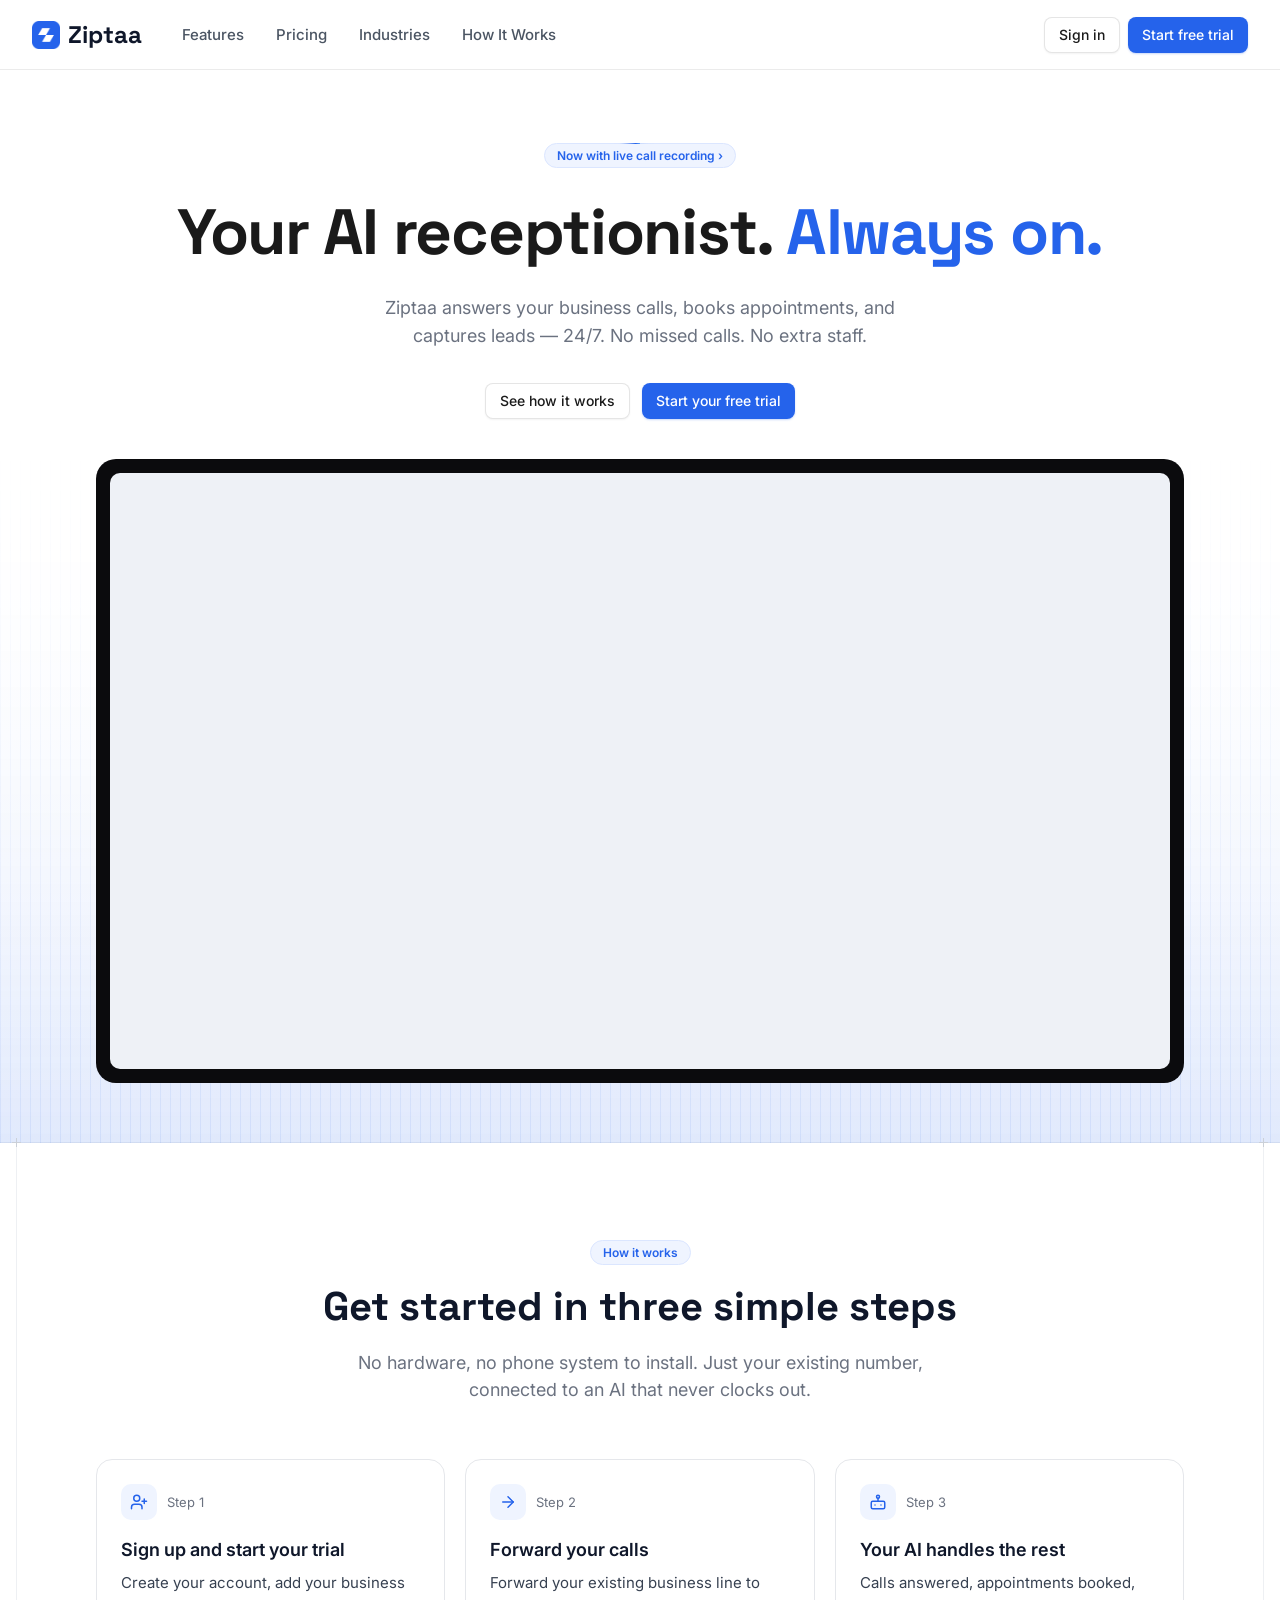
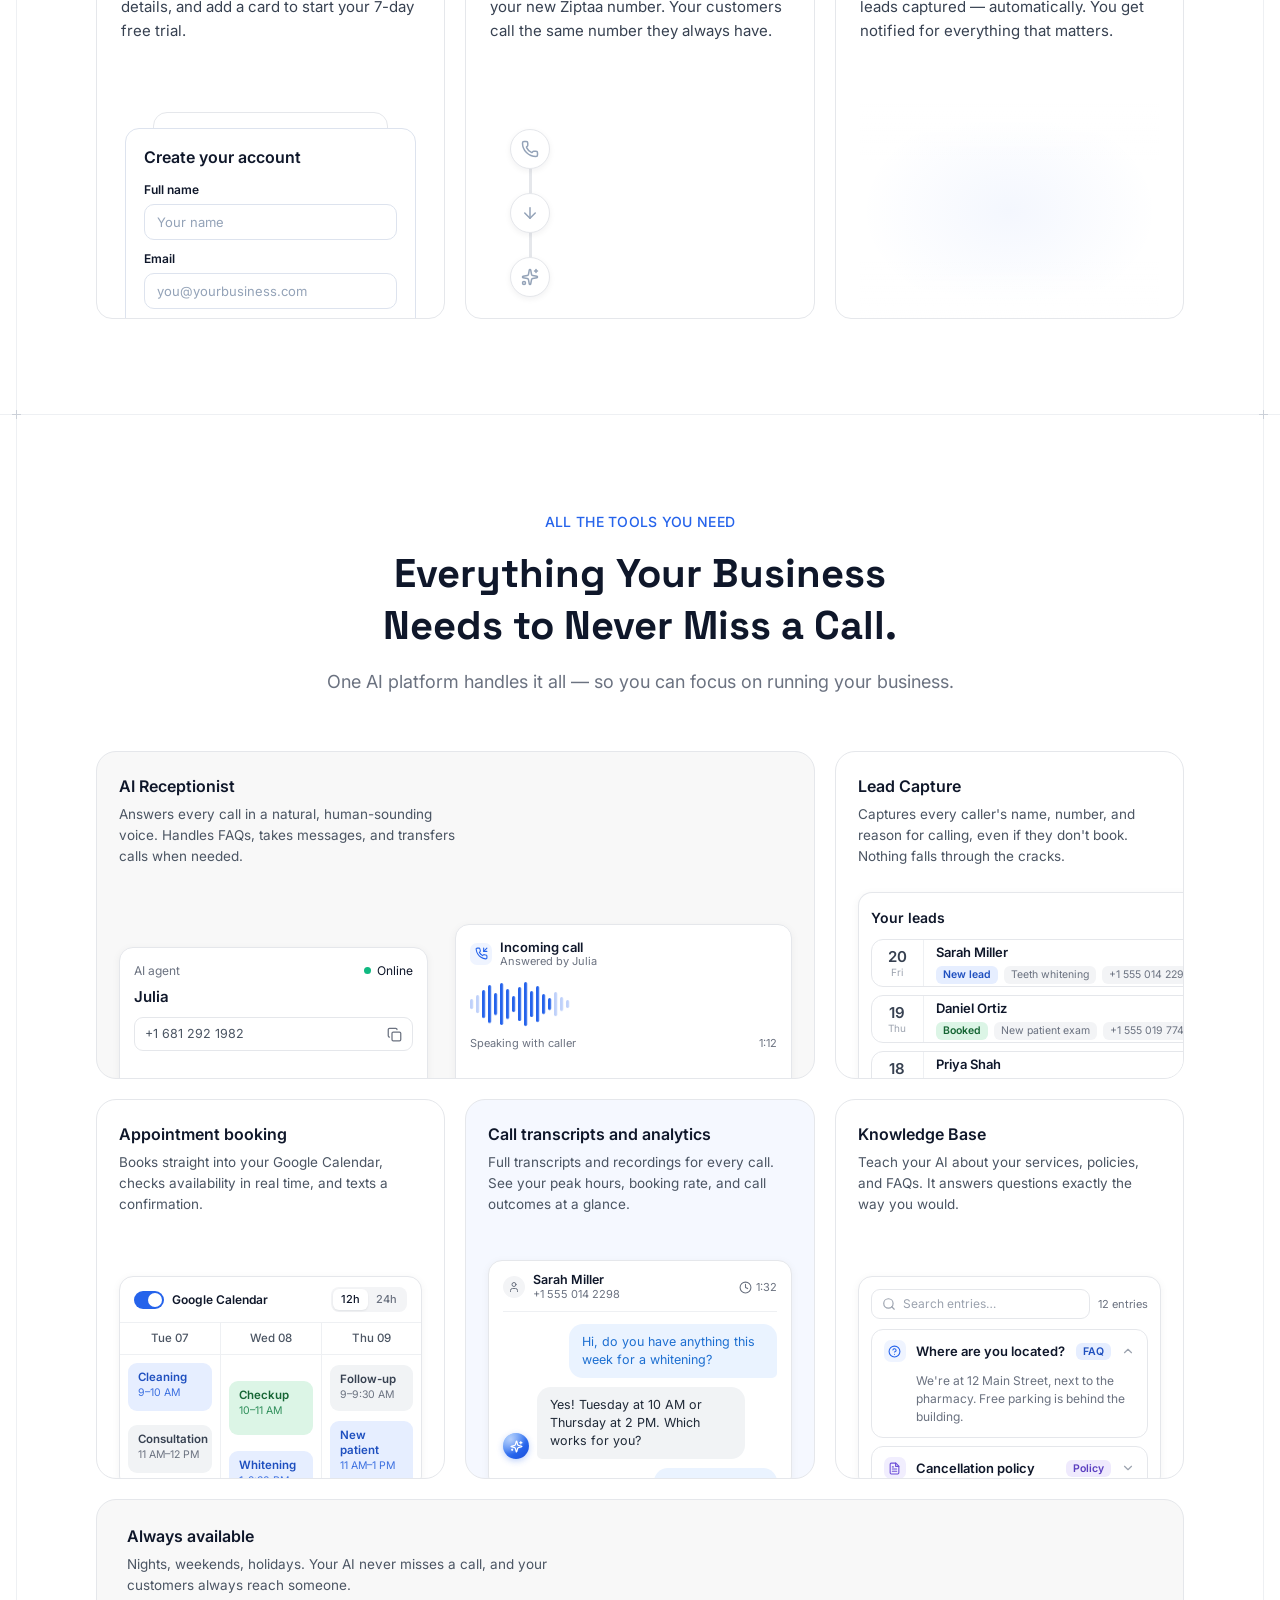
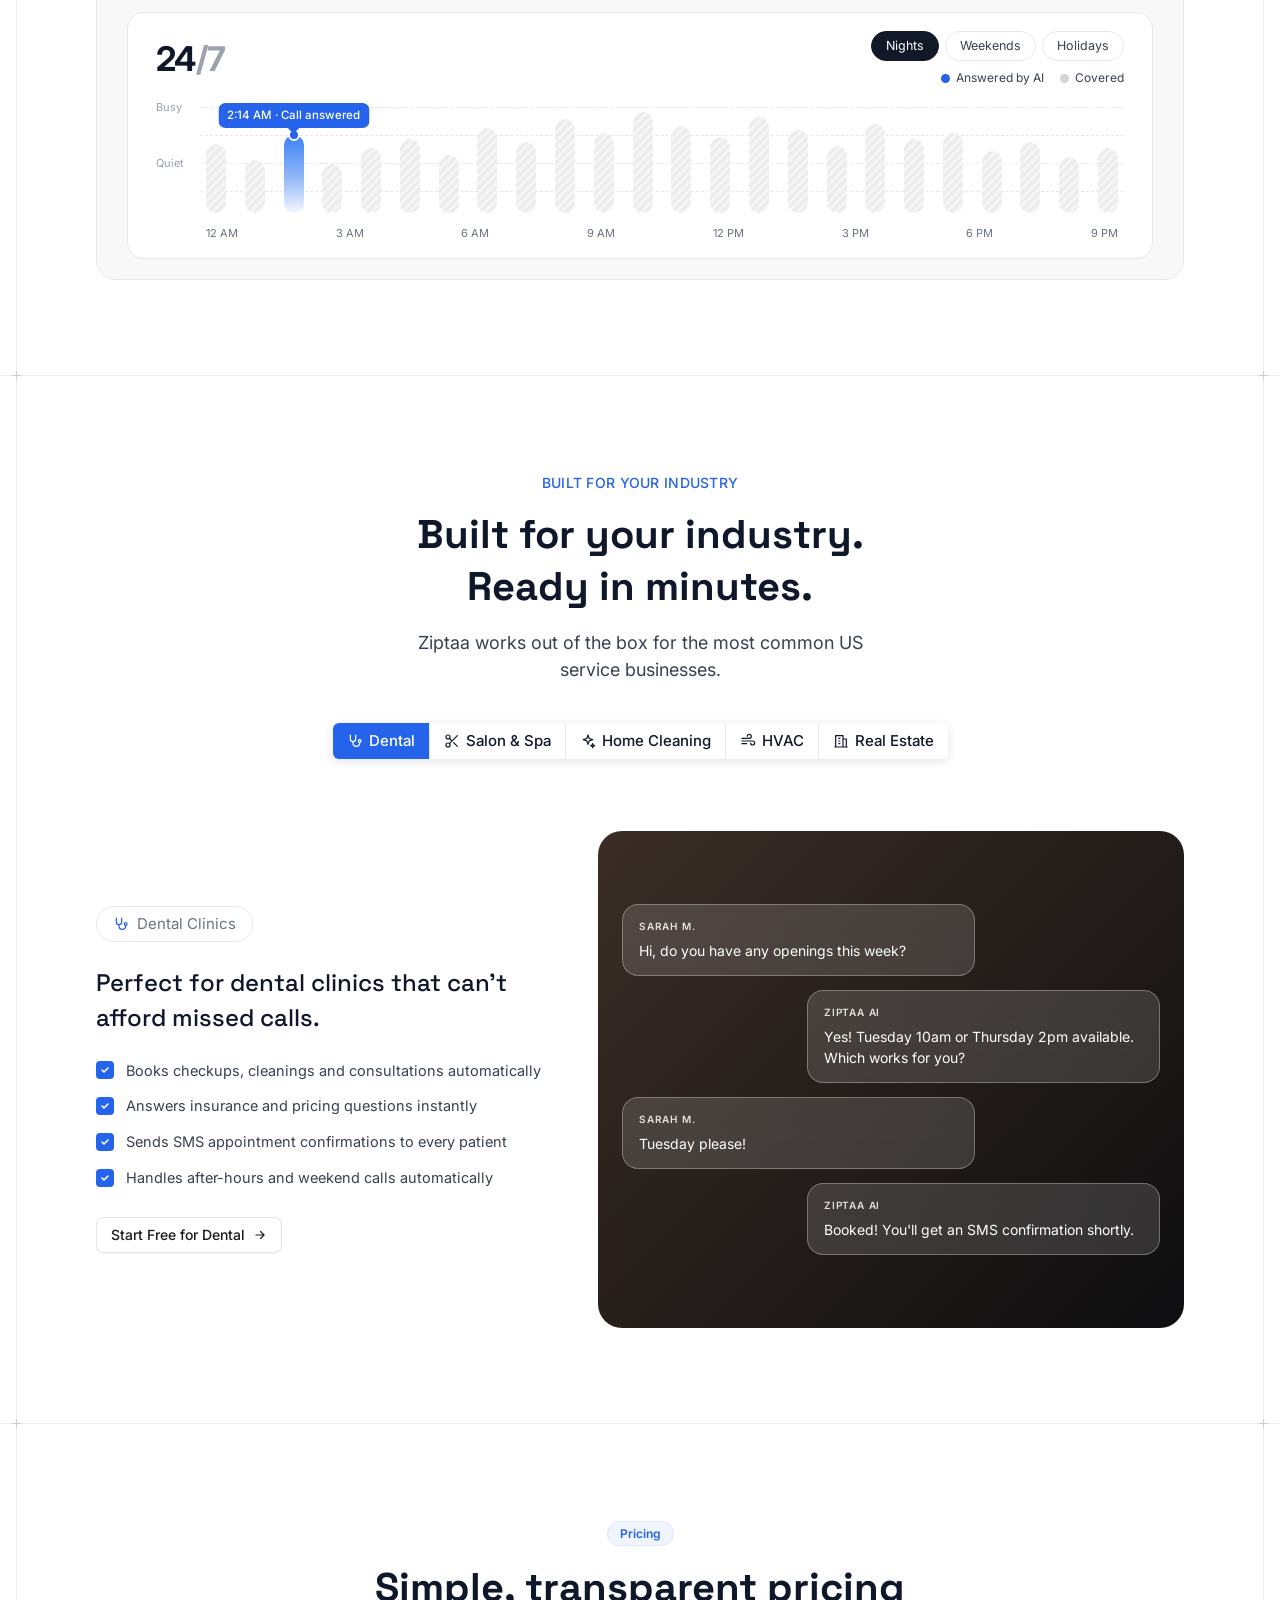
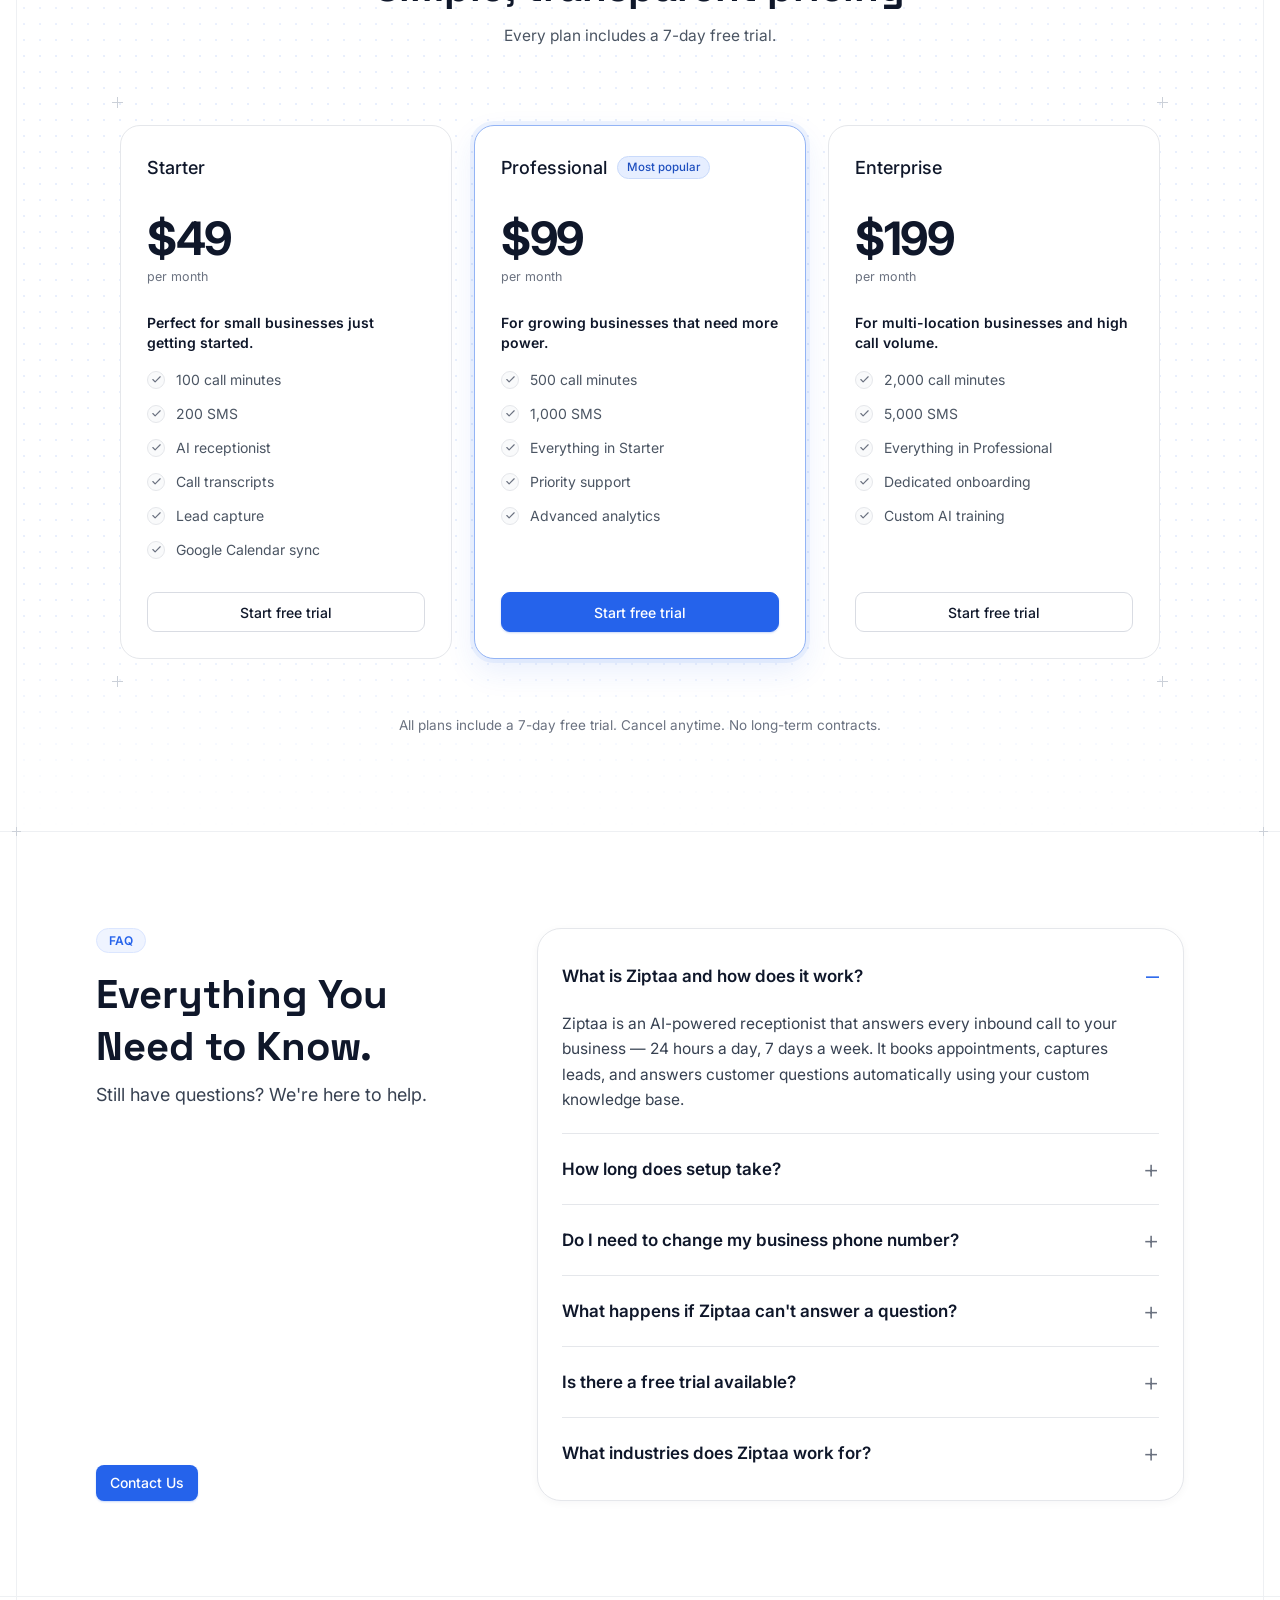
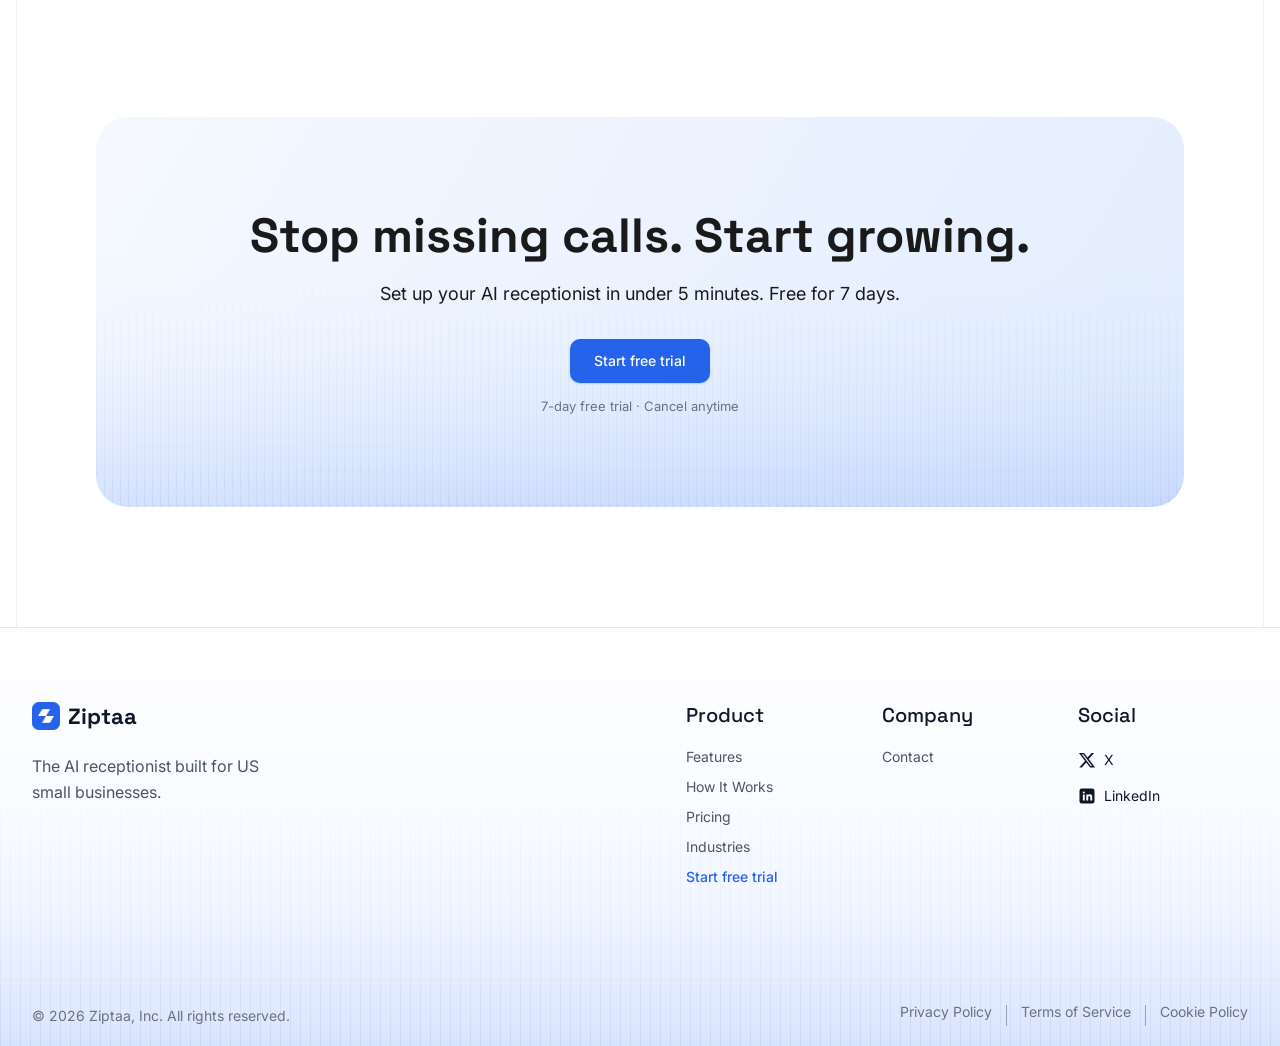
==== commit 47a13fed: "adding new section" ====
--- a/index1.html
+++ b/index1.html
@@ -22,6 +22,7 @@
 a{color:inherit;text-decoration:none}
 button{font-family:inherit;cursor:pointer}
 .wrap{max-width:1120px;margin:0 auto;padding:0 16px}
+.wrap-full{max-width:100%;margin:0 auto;padding:0 32px}
 h1,h2,h3{font-family:var(--head);color:var(--ink);font-weight:700}
 .eyebrow{display:block;text-align:center;color:var(--blue);font-size:14px;font-weight:500;letter-spacing:.02em;text-transform:uppercase}
 .sec-title{text-align:center;font-size:40px;line-height:1.3;margin-top:16px}
@@ -46,7 +47,7 @@
 
 /* NAV */
 nav{position:sticky;top:0;z-index:100;background:#fff;border-bottom:1px solid rgba(0,0,0,0.08);height:70px;padding:0}
-nav .wrap{display:flex;align-items:center;height:70px}
+nav .wrap-full{display:flex;align-items:center;height:70px}
 .brand{display:flex;align-items:center;gap:8px;font-family:var(--head);font-weight:700;font-size:24px;color:var(--ink)}
 .logo{width:36px;height:36px;border-radius:8px;background:var(--blue);display:grid;place-items:center}
 .logo svg{width:20px;height:20px}
@@ -564,7 +565,7 @@
 footer::before{content:"";position:absolute;inset:0;z-index:0;pointer-events:none;
   background:linear-gradient(to top,rgba(37,99,235,.12) 0%,rgba(37,99,235,0) 60%),repeating-linear-gradient(90deg,rgba(37,99,235,.09) 0 1px,transparent 1px 10px);
   -webkit-mask-image:linear-gradient(to top,black 0%,transparent 70%);mask-image:linear-gradient(to top,black 0%,transparent 70%)}
-footer .top{position:relative;z-index:1;max-width:1120px;margin:0 auto;padding:72px 16px 88px;display:grid;grid-template-columns:1fr 196px 196px 170px}
+footer .top{position:relative;z-index:1;max-width:100%;margin:0 auto;padding:72px 32px 88px;display:grid;grid-template-columns:1fr 196px 196px 170px}
 footer .col a.f-cta{color:var(--blue);font-weight:500}
 .f-brand .brand{color:var(--ink);font-size:22px}
 .f-brand .logo{width:32px;height:32px}
@@ -575,7 +576,7 @@
 footer .soc a{display:flex;align-items:center;gap:8px;font-size:14px;line-height:36px;color:var(--ink)}
 footer .soc a svg{width:18px;height:18px}
 .f-bottom{position:relative;z-index:1;border-top:1px solid #E5E7EB}
-.f-bottom .in{max-width:1120px;margin:0 auto;display:flex;justify-content:space-between;padding:24px 16px 20px;font-size:14px;color:#6B7280}
+.f-bottom .in{max-width:100%;margin:0 auto;display:flex;justify-content:space-between;padding:24px 32px 20px;font-size:14px;color:#6B7280}
 .f-links{display:flex;gap:14px}
 .f-links a{padding-right:14px;border-right:1px solid #94A3B8;line-height:1}
 .f-links a:last-child{border:0;padding:0}
@@ -609,7 +610,7 @@
 
 /* FRAME: shared page structure */
 /* matches nav inner box: .wrap 1120px minus 16px side padding = 1088px */
-.frame{max-width:1088px;width:calc(100% - 32px);margin:0 auto;position:relative}
+.frame{max-width:1440px;width:calc(100% - 32px);margin:0 auto;position:relative}
 .frame::before,.frame::after{content:"";position:absolute;top:0;bottom:0;width:1px;background:#EEF0F3;z-index:0;pointer-events:none}
 .frame::before{left:0}
 .frame::after{right:0}
@@ -639,7 +640,7 @@
 
 /* Fit sections to the frame: equal 56px side padding, content centered between the lines */
 .frame > .frame-sec{background:transparent;padding:96px 56px}
-.frame > .frame-sec > .wrap{max-width:100%;margin:0 auto;padding:0}
+.frame > .frame-sec > .wrap{max-width:1120px;margin:0 auto;padding:0 16px}
 .frame > .cta-sec{padding:120px 56px}
 @media (max-width:700px){
   .frame > .frame-sec{padding:64px 20px}
@@ -652,7 +653,7 @@
 
 <!-- NAV -->
 <nav>
-  <div class="wrap">
+  <div class="wrap-full">
     <a href="#" class="brand">
       <img src="ziptaa_logo.png" alt="Ziptaa" style="height:28px;width:auto">Ziptaa
     </a>
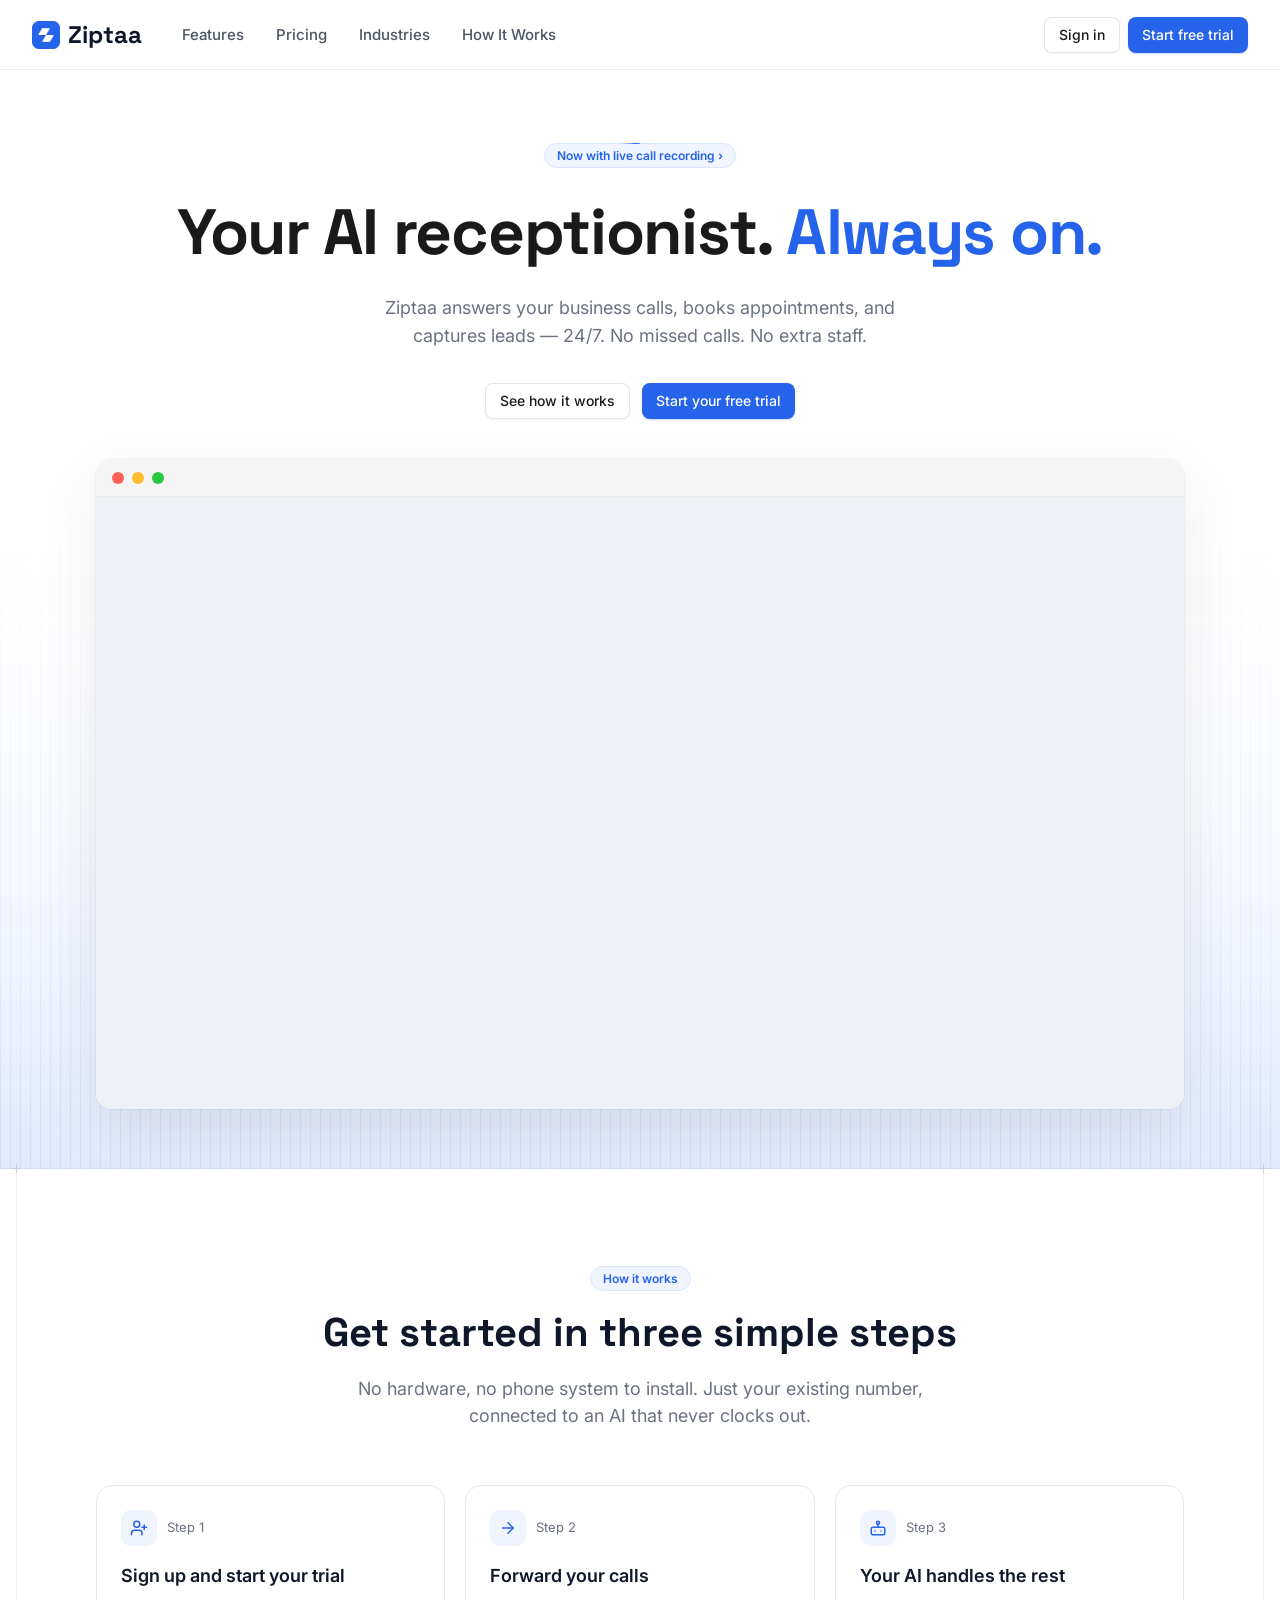
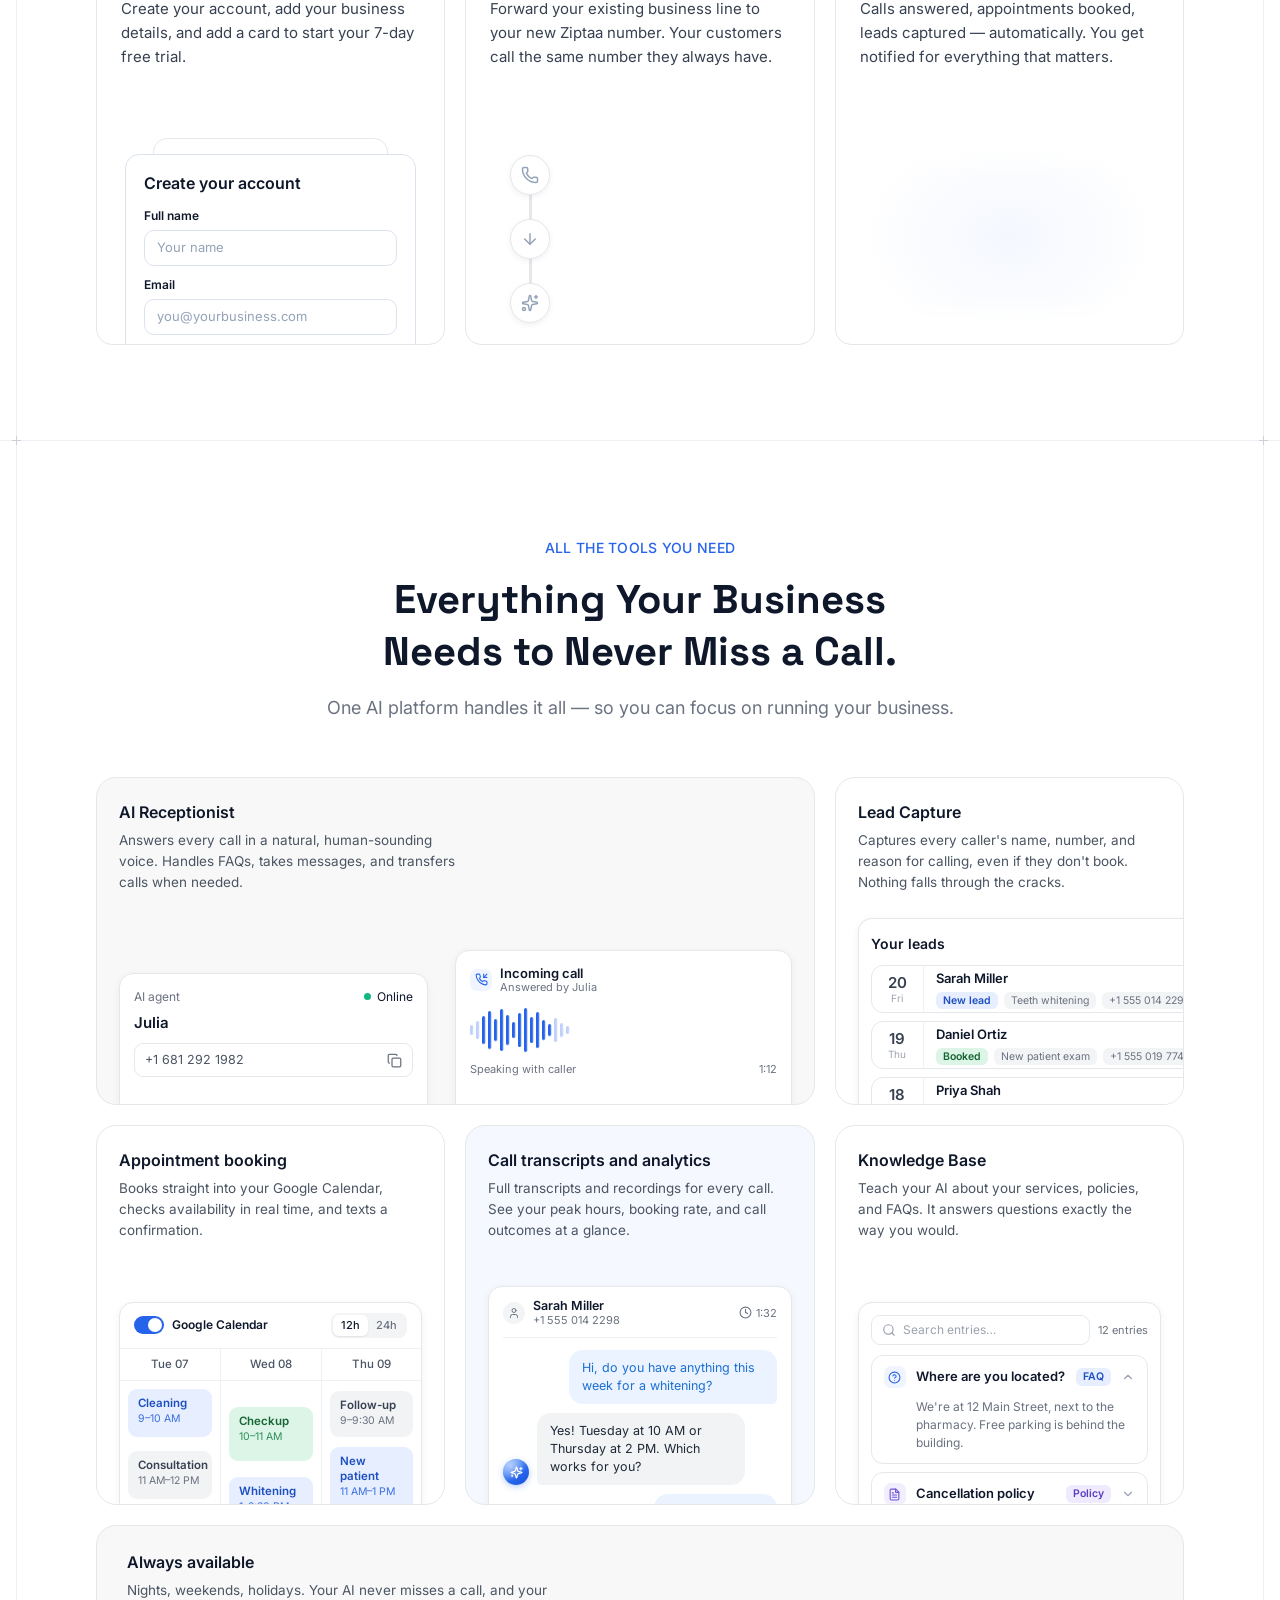
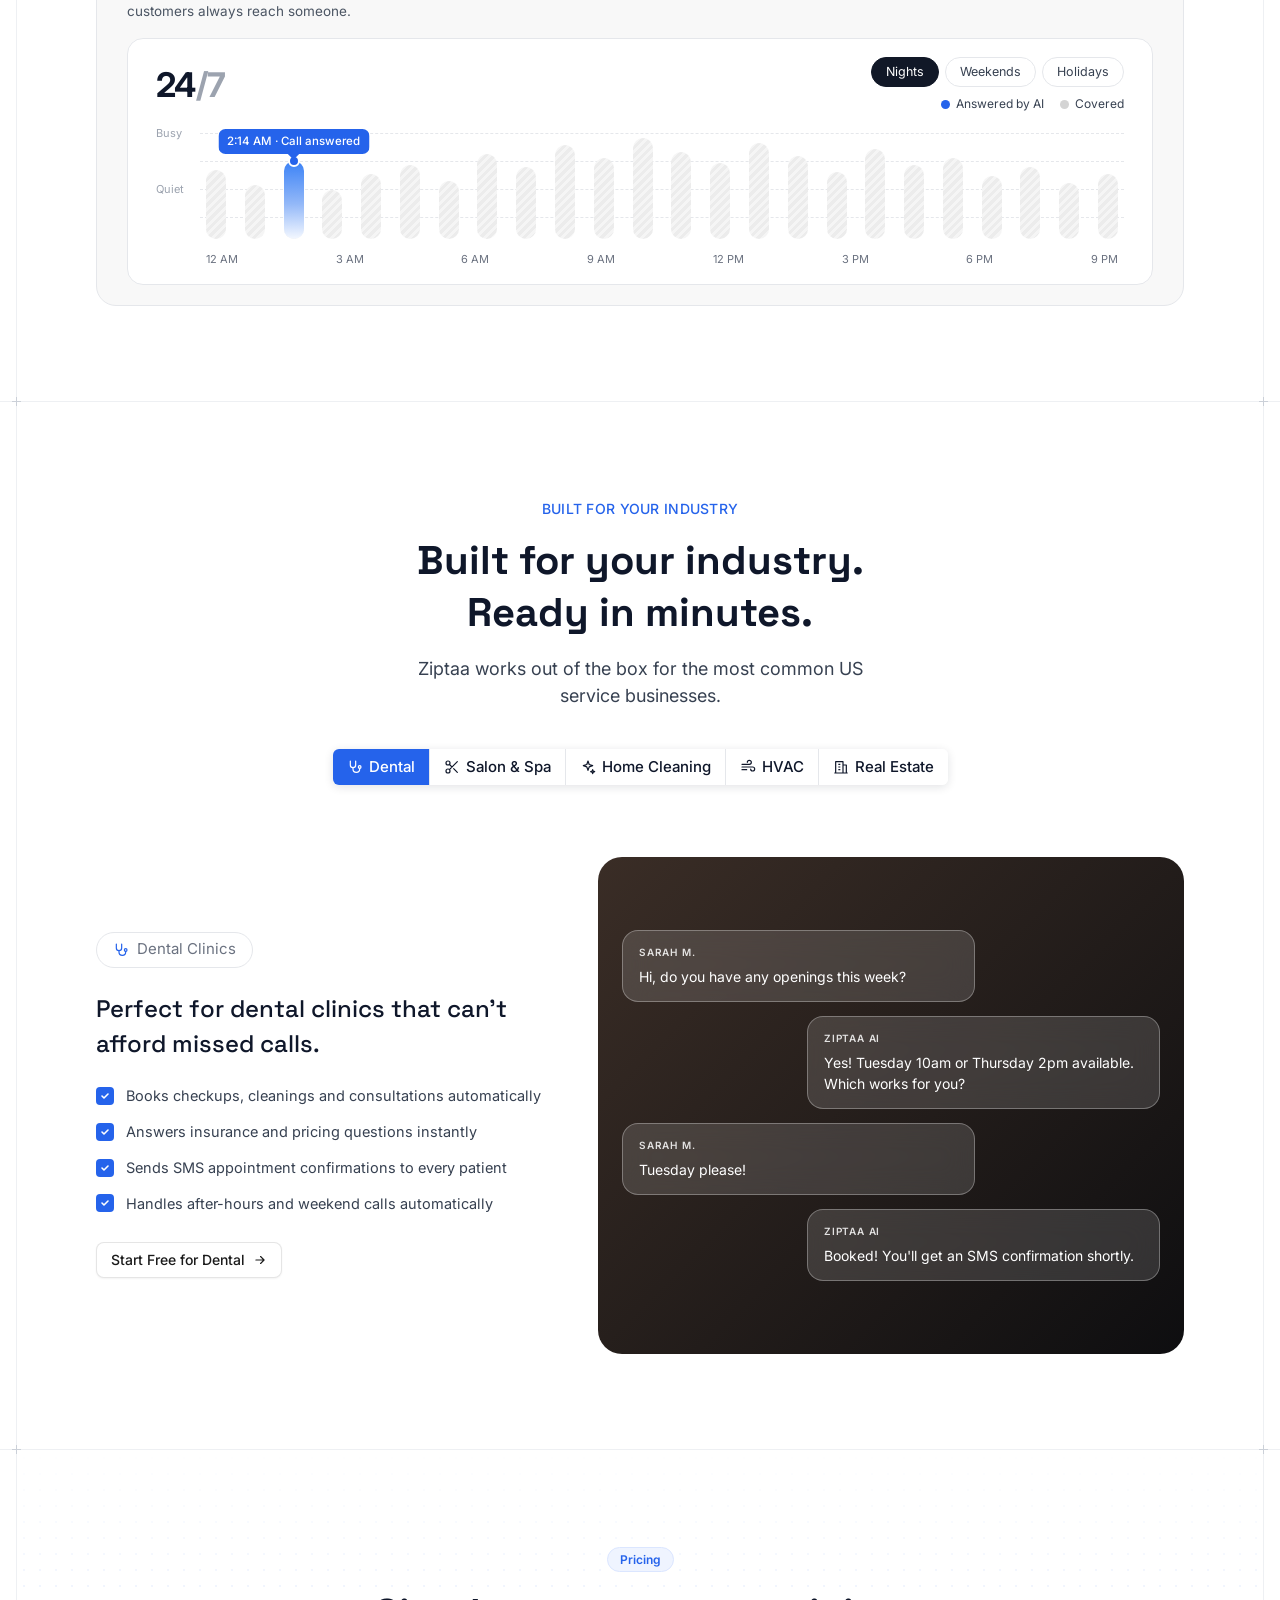
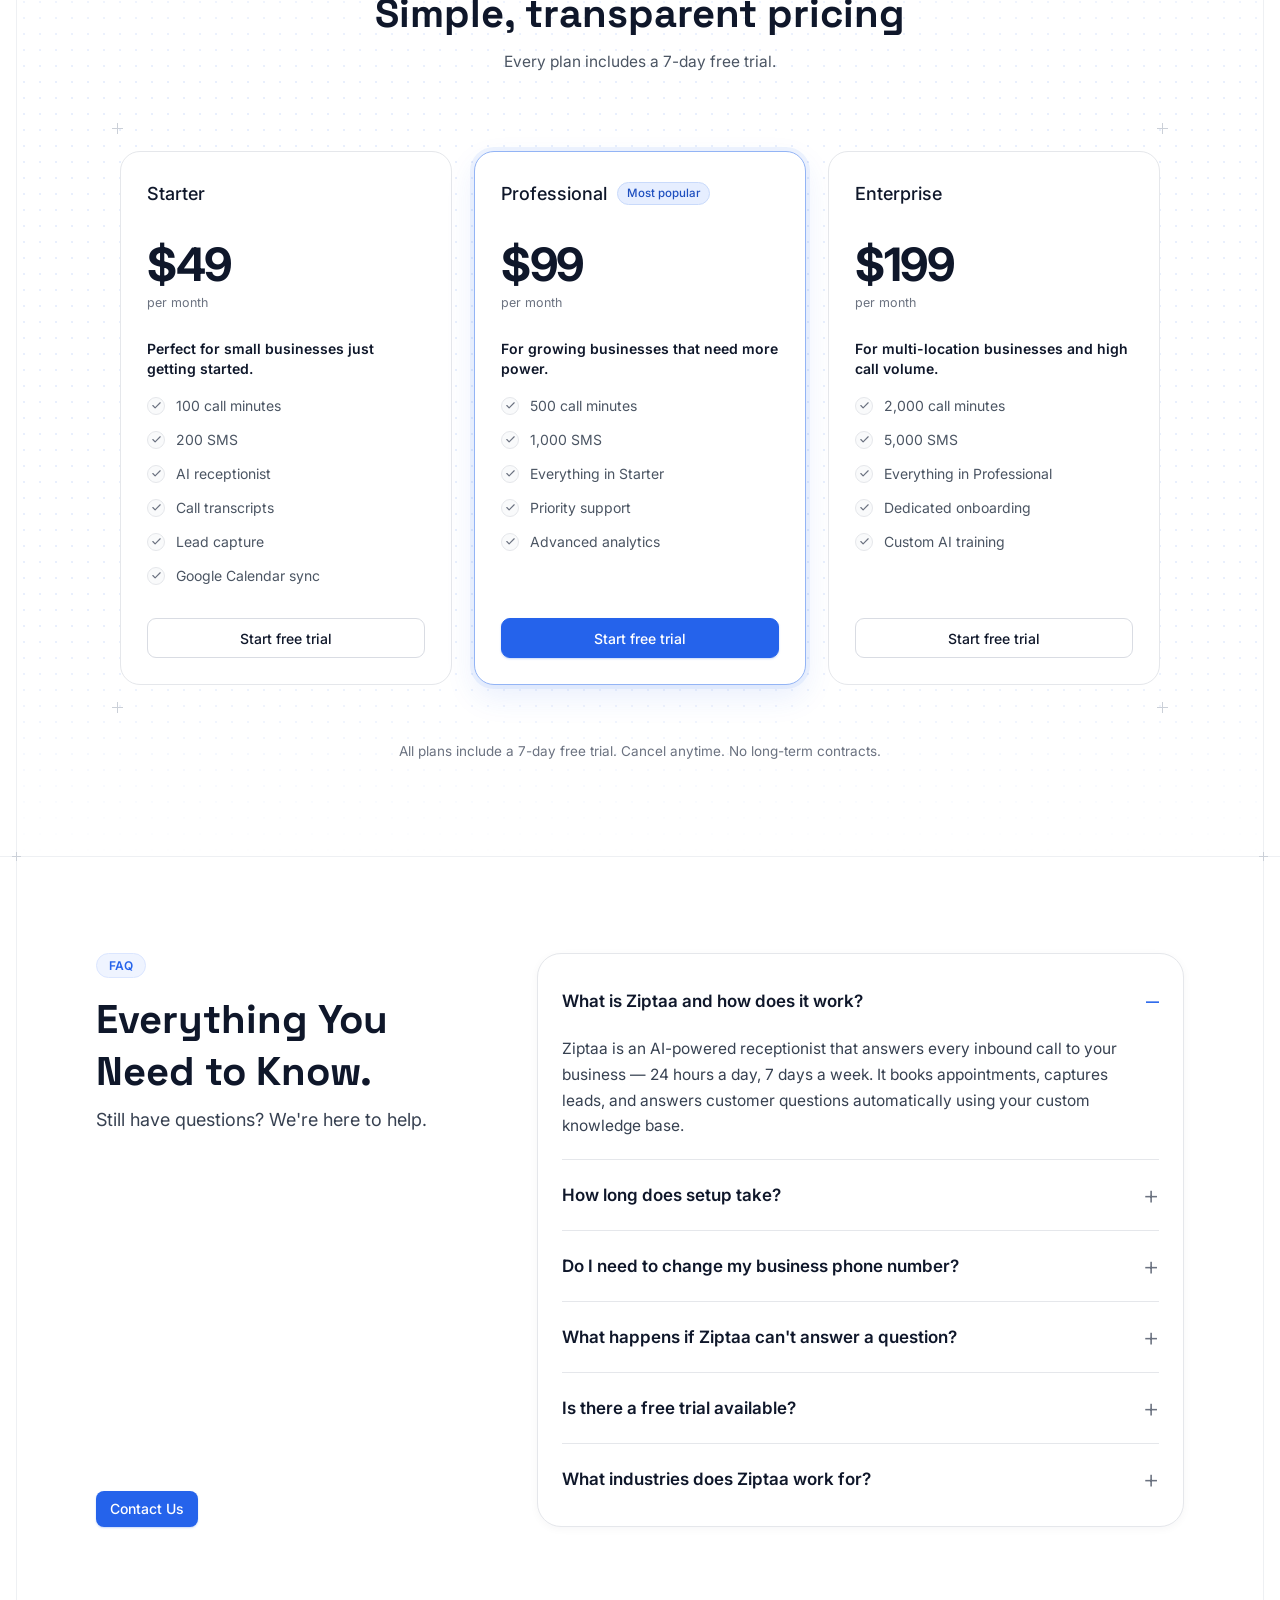
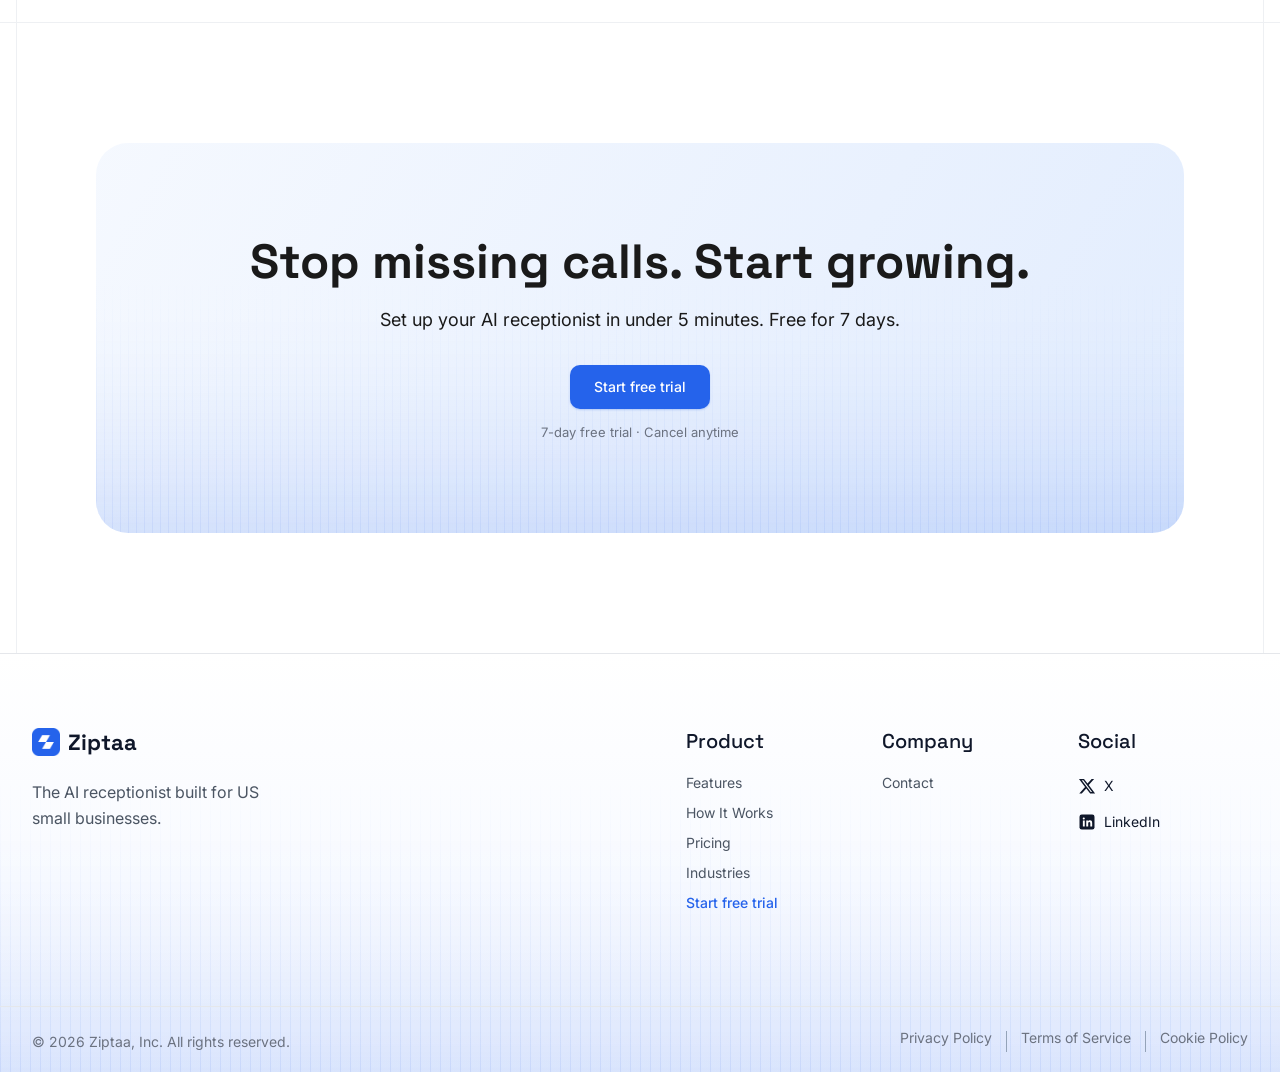
==== commit 0b28edd0: "adding important dat" ====
--- a/index1.html
+++ b/index1.html
@@ -75,8 +75,14 @@
 .hero2 h1 span{color:#2563EB}
 .hero2 p{font-size:18px;line-height:1.6;color:#6b7280;margin:24px auto 0;max-width:520px}
 .hero2 .cta{display:flex;justify-content:center;gap:12px;margin-top:32px}
-.hero2-frame{margin-top:40px;width:100%;background:#0b0b0d;border-radius:20px;padding:14px}
-.hero2-frame img{width:100%;aspect-ratio:16/9;border-radius:10px;object-fit:cover}
+.hero2-frame{margin-top:40px;width:100%;background:#fff;border-radius:16px;overflow:hidden;box-shadow:0 20px 60px rgba(0,0,0,.08),0 0 0 1px rgba(0,0,0,.04)}
+.hero2-frame .browser-bar{height:38px;background:#f5f5f5;border-bottom:1px solid #ebebeb;border-radius:16px 16px 0 0;display:flex;align-items:center;padding:0 16px}
+.hero2-frame .browser-dots{display:flex;gap:8px}
+.hero2-frame .browser-dots span{width:12px;height:12px;border-radius:50%;display:block}
+.hero2-frame .dot-red{background:#FF5F57}
+.hero2-frame .dot-yellow{background:#FEBC2E}
+.hero2-frame .dot-green{background:#28C840}
+.hero2-frame img{width:100%;aspect-ratio:16/9;object-fit:cover;display:block}
 
 .pat-rise{--pat-a:.14;--pat-b:.09;--pat-gap:10px;position:relative;overflow:hidden}
 .pat-rise::before{content:"";position:absolute;inset:0;pointer-events:none;z-index:0;
@@ -681,6 +687,13 @@
       <a href="#" class="btn btn-primary">Start your free trial</a>
     </div>
     <div class="hero2-frame">
+      <div class="browser-bar">
+        <div class="browser-dots">
+          <span class="dot-red"></span>
+          <span class="dot-yellow"></span>
+          <span class="dot-green"></span>
+        </div>
+      </div>
       <img class="ph" src="[data-uri]" alt="Ziptaa dashboard showing Good morning greeting, 24 calls today, 18 appointments booked, 6 new leads, AI status active, a weekly calls line chart and a recent calls table">
     </div>
   </div>
